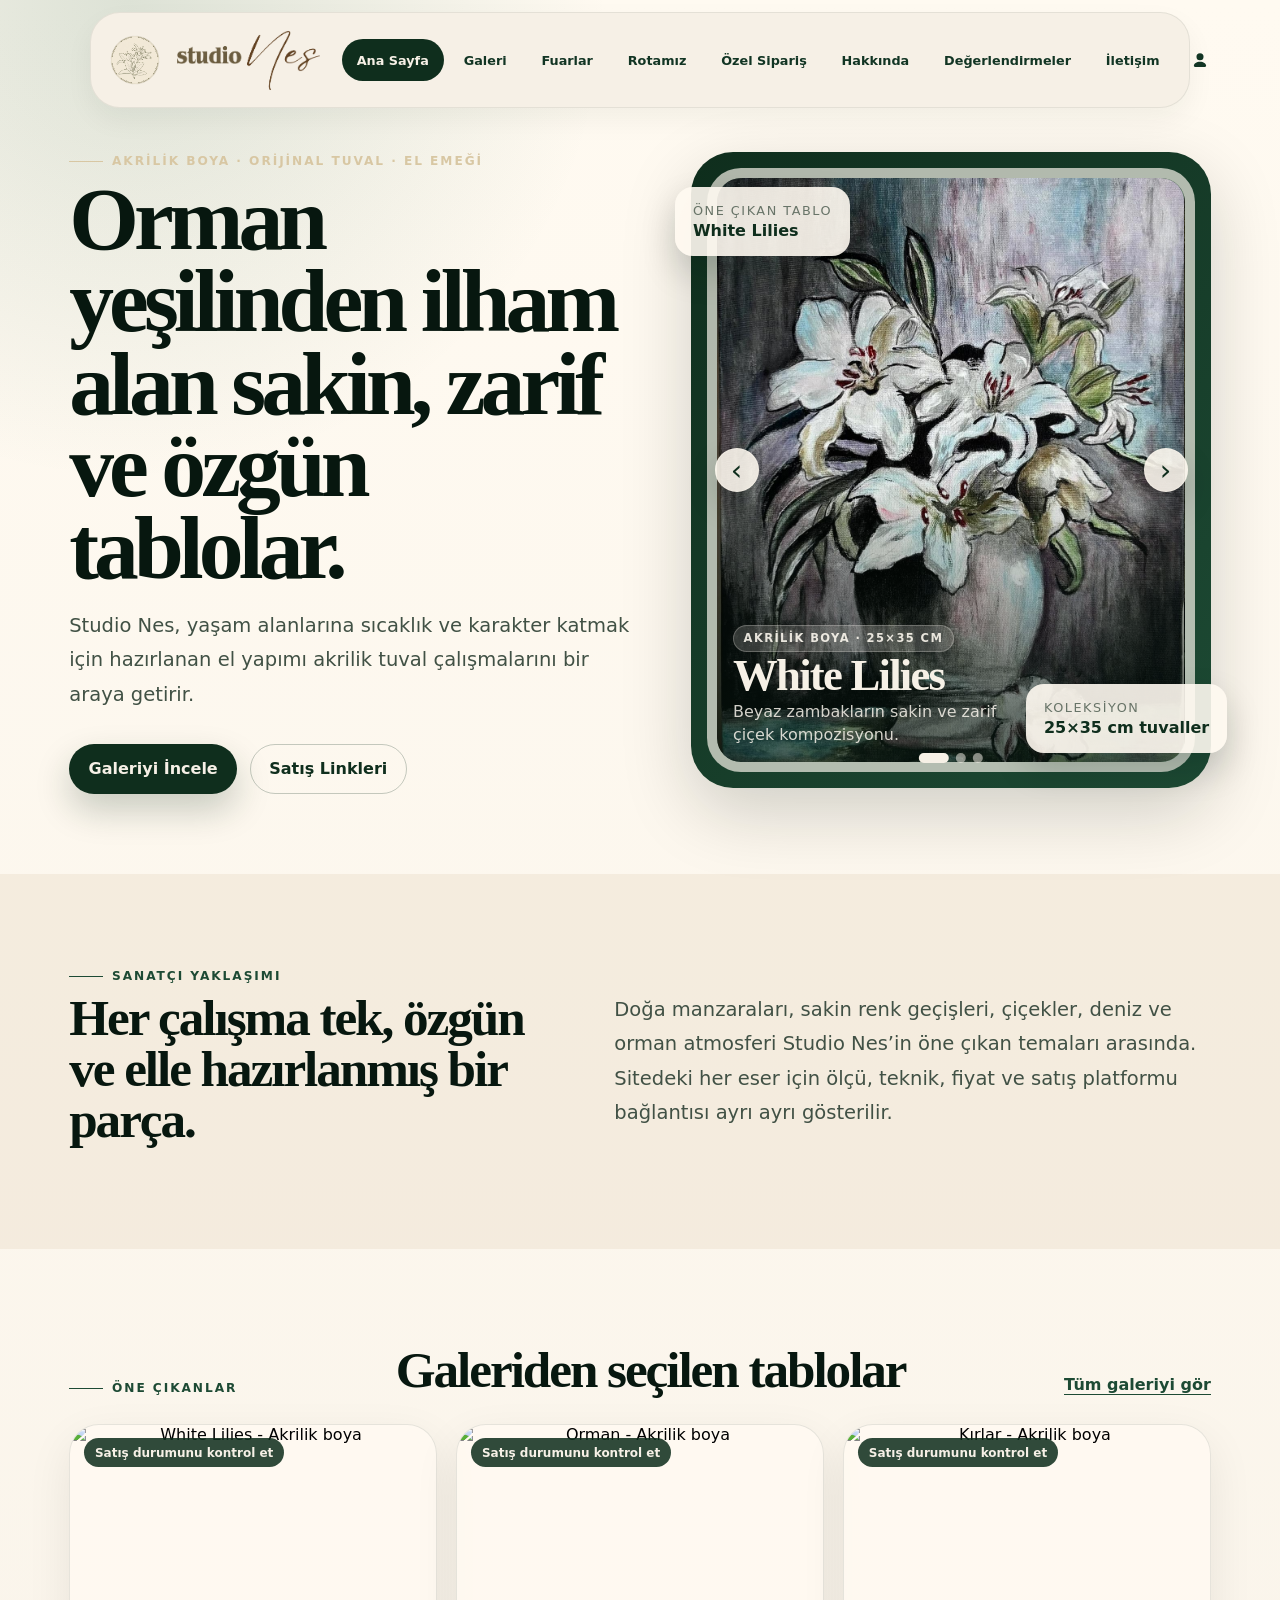
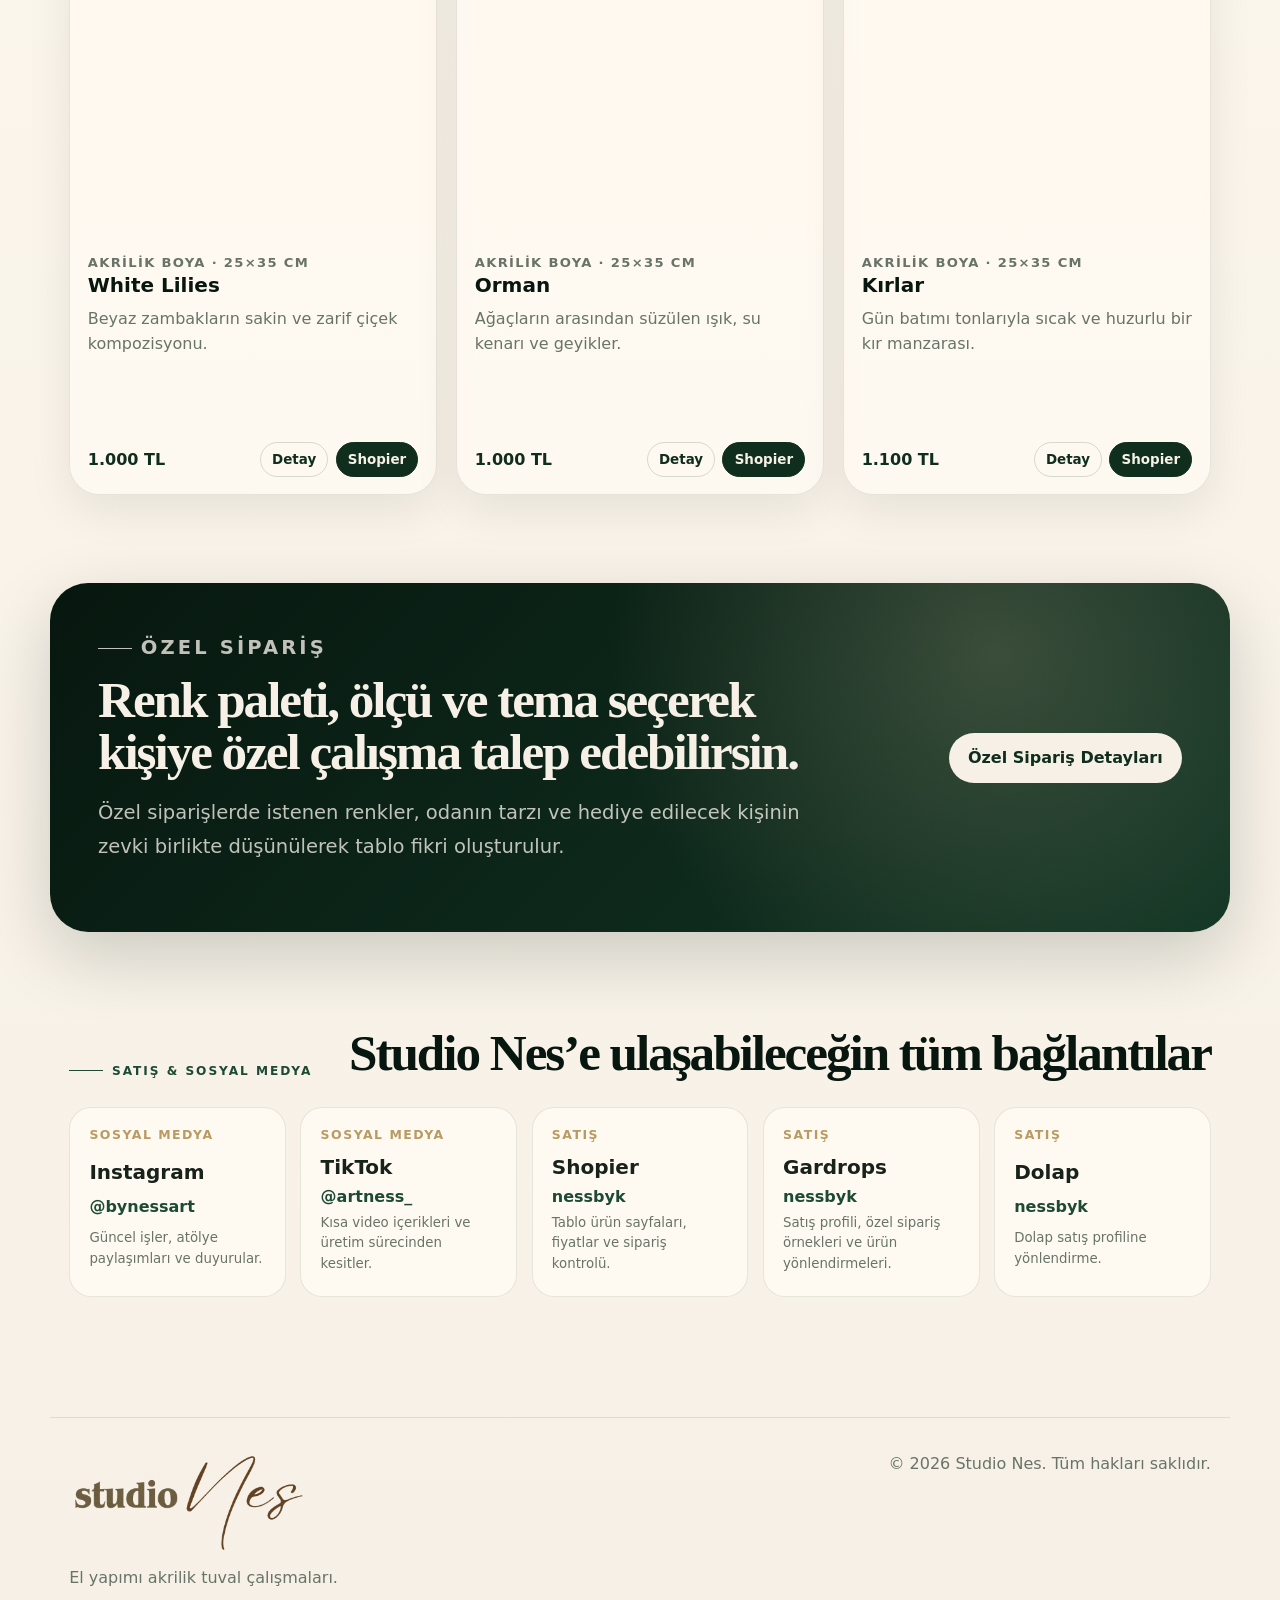
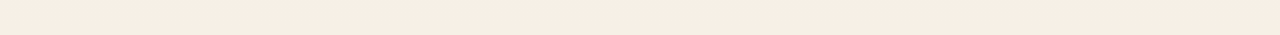
==== index.html @ 859bb23b "Add files via upload" ====
<!doctype html>
<html lang="tr">
<head>
  <meta charset="utf-8" />
  <meta name="viewport" content="width=device-width, initial-scale=1" />
  <title>Studio Nes | El Yapımı Akrilik Tablolar</title>
  <meta name="description" content="Studio Nes el yapımı akrilik tuval çalışmaları, galeri, özel sipariş ve satış bağlantıları." />
  <link rel="stylesheet" href="assets/css/styles.css?v=reviews-20260804" />
  <link rel="icon" type="image/png" href="assets/img/favicon.png" />
</head>
<body class="home-page content-pending">
  <header class="site-header" data-header>
    <a class="brand" href="index.html" aria-label="Studio Nes ana sayfa"><span class="brand-mark brand-home-mark"><img src="assets/img/home-round-logo.png" alt="Studio Nes logosu"></span><span class="brand-copy"><img class="brand-wordmark" src="assets/img/studio-nes-wordmark.png" alt="Studio Nes"></span></a>
    <button class="nav-toggle" type="button" aria-label="Menüyü aç/kapat" data-nav-toggle>
      <span></span><span></span><span></span>
    </button>
    <nav class="main-nav" data-nav>
      <a href="index.html" class="active" data-content="nav.home">Ana Sayfa</a><a href="galeri.html" data-content="nav.gallery">Galeri</a><a href="fuarlar.html" data-content="nav.fairs">Fuarlar</a><a href="yolculuk.html" data-content="nav.route">Rotamız</a><a href="ozel-siparis.html" data-content="nav.custom">Özel Sipariş</a><a href="hakkinda.html" data-content="nav.about">Hakkında</a><a href="degerlendirmeler.html" data-content="nav.reviews">Değerlendirmeler</a><a href="iletisim.html" data-content="nav.contact">İletişim</a><a href="admin.html" class="login-nav" aria-label="Kullanıcı girişi" title="Kullanıcı girişi"><span class="login-icon" aria-hidden="true"><svg viewBox="0 0 24 24" focusable="false"><path d="M12 12.25a4.25 4.25 0 1 0 0-8.5 4.25 4.25 0 0 0 0 8.5Zm0 1.8c-4.15 0-7.35 2.14-7.35 4.9 0 .75.6 1.3 1.35 1.3h12c.75 0 1.35-.55 1.35-1.3 0-2.76-3.2-4.9-7.35-4.9Z"></path></svg></span></a>
    </nav>
  </header>

  <main>
    <section class="hero">
      <div class="hero-copy reveal">
        <p class="eyebrow" data-content="home.heroEyebrow">Akrilik boya · Orijinal tuval · El emeği</p>
        <h1 data-content="home.heroTitle">Orman yeşilinden ilham alan sakin, zarif ve özgün tablolar.</h1>
        <p class="lead" data-content="home.heroLead">Studio Nes, yaşam alanlarına sıcaklık ve karakter katmak için hazırlanan el yapımı akrilik tuval çalışmalarını bir araya getirir.</p>
        <div class="hero-actions">
          <a class="btn primary" href="galeri.html" data-content="home.heroPrimaryButton">Galeriyi İncele</a>
          <a class="btn ghost" href="iletisim.html" data-content="home.heroSecondaryButton">Satış Linkleri</a>
        </div>
      </div>
      <div class="hero-art reveal delay-1" aria-label="Öne çıkan tablolar" data-hero-slider>
        <div class="hero-slider-viewport">
          <div class="hero-slider-track" data-hero-slider-track></div>
        </div>
        <button class="hero-slider-arrow hero-slider-prev" type="button" aria-label="Önceki tablo" data-hero-slider-prev>‹</button>
        <button class="hero-slider-arrow hero-slider-next" type="button" aria-label="Sonraki tablo" data-hero-slider-next>›</button>
        <div class="hero-slider-dots" aria-label="Tablo seçimi" data-hero-slider-dots></div>
        <div class="floating-card top-card" data-hero-slider-title>
          <span>öne çıkan tablo</span>
          <strong>White Lilies</strong>
        </div>
        <div class="floating-card bottom-card" data-hero-slider-meta>
          <span>koleksiyon</span>
          <strong>25×35 cm tuvaller</strong>
        </div>
      </div>
    </section>

    

    <section class="section split cream">
      <div class="section-copy reveal">
        <p class="eyebrow dark" data-content="home.approachEyebrow">Sanatçı yaklaşımı</p>
        <h2 data-content="home.approachTitle">Her çalışma tek, özgün ve elle hazırlanmış bir parça.</h2>
      </div>
      <div class="section-text reveal delay-1">
        <p data-content="home.approachText">Doğa manzaraları, sakin renk geçişleri, çiçekler, deniz ve orman atmosferi Studio Nes’in öne çıkan temaları arasında. Sitedeki her eser için ölçü, teknik, fiyat ve satış platformu bağlantısı ayrı ayrı gösterilir.</p>
      </div>
    </section>

    <section class="section">
      <div class="section-head reveal">
        <p class="eyebrow dark" data-content="home.featuredEyebrow">Öne çıkanlar</p>
        <h2 data-content="home.featuredTitle">Galeriden seçilen tablolar</h2>
        <a class="text-link" href="galeri.html" data-content="home.featuredLink">Tüm galeriyi gör</a>
      </div>
      <div class="art-grid" data-featured-grid></div>
    </section>

    <section class="section forest-panel reveal">
      <div>
        <p class="eyebrow" data-content="home.customPanelEyebrow">Özel sipariş</p>
        <h2 data-content="home.customPanelTitle">Renk paleti, ölçü ve tema seçerek kişiye özel çalışma talep edebilirsin.</h2>
        <p data-content="home.customPanelText">Özel siparişlerde istenen renkler, odanın tarzı ve hediye edilecek kişinin zevki birlikte düşünülerek tablo fikri oluşturulur.</p>
      </div>
      <a class="btn light" href="ozel-siparis.html" data-content="home.customPanelButton">Özel Sipariş Detayları</a>
    </section>

    <section class="section link-showcase">
      <div class="section-head reveal">
        <p class="eyebrow dark" data-content="home.linksEyebrow">Satış & sosyal medya</p>
        <h2 data-content="home.linksTitle">Studio Nes’e ulaşabileceğin tüm bağlantılar</h2>
      </div>
      <div class="link-grid" data-link-grid></div>
    </section>
  </main>

  <dialog class="art-dialog" data-art-dialog>
    <button class="dialog-close" type="button" data-close-dialog aria-label="Detayı kapat">×</button>
    <div class="dialog-body" data-dialog-body></div>
  </dialog>

  <footer class="site-footer"><div class="footer-brand"><img class="footer-wordmark" src="assets/img/studio-nes-wordmark.png" alt="Studio Nes"><p data-content="footer.tagline">El yapımı akrilik tuval çalışmaları.</p></div><p>© <span data-year></span> <span data-content="footer.copyrightSuffix">Studio Nes. Tüm hakları saklıdır.</span></p></footer>

  <script src="assets/js/data.js?v=catdedupe-20260704"></script>
  <script src="assets/js/slot-defaults.js?v=catdedupe-20260704"></script>
  <script src="https://www.gstatic.com/firebasejs/10.12.5/firebase-app-compat.js"></script>
  <script src="https://www.gstatic.com/firebasejs/10.12.5/firebase-firestore-compat.js"></script>
  <script src="assets/js/firebase-config.js?v=catdedupe-20260704"></script>
  <script src="assets/js/main.js?v=catdedupe-20260704"></script>
</body>
</html>
---- assets/css/styles.css ----
:root {
  --forest-950: #07170f;
  --forest-900: #0f2e1d;
  --forest-800: #123524;
  --forest-700: #1d4a34;
  --forest-600: #2b6549;
  --cream: #f6f0e6;
  --cream-2: #ede3d2;
  --sand: #d8c7a3;
  --gold: #b89a62;
  --ink: #17221b;
  --muted: #687468;
  --white: #fffaf1;
  --shadow: 0 24px 70px rgba(7, 23, 15, .18);
  --radius-xl: 30px;
  --radius-lg: 22px;
  --radius-md: 16px;
  --max: 1180px;
}

* { box-sizing: border-box; }
html { scroll-behavior: smooth; }
body {
  margin: 0;
  font-family: Inter, ui-sans-serif, system-ui, -apple-system, BlinkMacSystemFont, "Segoe UI", sans-serif;
  color: var(--ink);
  background:
    radial-gradient(circle at 10% 0%, rgba(43, 101, 73, .16), transparent 30rem),
    linear-gradient(180deg, #fffaf1 0%, var(--cream) 100%);
}
img { max-width: 100%; display: block; }
a { color: inherit; text-decoration: none; }
button { font: inherit; }


/* Admin panelden gelen içerik yüklenmeden eski sabit yazı/görsel görünmesin.
   Yazılı yükleme ekranı yok: içerik hazır olana kadar sayfa sadece temiz arka planda bekler. */
body.content-pending {
  overflow: hidden;
}

body.content-pending .site-header,
body.content-pending main,
body.content-pending .site-footer,
body.content-pending dialog {
  visibility: hidden;
  opacity: 0;
}

body.content-pending::before {
  content: "";
  position: fixed;
  inset: 0;
  z-index: 9998;
  background:
    radial-gradient(circle at 35% 18%, rgba(43, 101, 73, .18), transparent 24rem),
    linear-gradient(180deg, #fffaf1 0%, var(--cream) 100%);
}

/* İçerik hazır olduğunda ekstra fade/animasyon yok.
   Böylece cache -> Firebase güncellemesi sırasında çift gidip gelme hissi oluşmaz. */
body.content-settled .site-header,
body.content-settled main,
body.content-settled .site-footer {
  opacity: 1;
}

.site-header {
  position: sticky;
  top: 12px;
  z-index: 50;
  display: flex;
  align-items: center;
  justify-content: space-between;
  gap: 1.1rem;
  max-width: 1100px;
  min-height: 84px;
  margin: 12px auto 0;
  padding: .85rem 1.15rem;
  backdrop-filter: none;
  background: var(--cream);
  border: 1px solid rgba(15, 46, 29, .08);
  border-radius: 30px;
  box-shadow: 0 12px 28px rgba(15, 46, 29, .05);
}


.site-header::before {
  display: none;
}

.brand { display: inline-flex; align-items: center; gap: .72rem; min-width: 0; flex: 0 0 auto; }
.brand-mark {
  display: grid;
  place-items: center;
  width: 52px;
  height: 52px;
  flex: 0 0 52px;
  border-radius: 50%;
  overflow: hidden;
  background: transparent;
  border: none;
  box-shadow: none;
}

.brand-mark img {
  width: 100%;
  height: 100%;
  object-fit: cover;
  transform: scale(1);
}
.brand-home-mark img {
  object-fit: contain;
  transform: scale(1);
}

.brand-copy {
  display: flex;
  align-items: center;
  min-width: 0;
}

.brand-wordmark {
  width: clamp(128px, 11.8vw, 166px);
  height: auto;
  display: block;
}

.brand-wordmark-only {
  gap: 0;
}
.brand-wordmark-only .brand-wordmark {
  width: clamp(132px, 11.5vw, 168px);
}

.brand strong { display: block; font-size: 1rem; letter-spacing: .05em; text-transform: uppercase; }
.brand small { display: none; }
.main-nav { display: flex; align-items: center; gap: .28rem; margin-left: auto; }
.main-nav a {
  display: inline-flex;
  align-items: center;
  justify-content: center;
  min-height: 42px;
  padding: .72rem .95rem;
  border-radius: 999px;
  font-size: .80rem;
  font-weight: 600;
  white-space: nowrap;
  color: var(--forest-800);
  transition: .2s ease;
}

.main-nav a:hover, .main-nav a.active { background: var(--forest-900); color: var(--cream); }
.main-nav a.login-nav {
  width: 42px;
  height: 42px;
  padding: 0;
  display: inline-grid;
  place-items: center;
}
.login-icon,
.login-icon svg {
  width: 20px;
  height: 20px;
  display: block;
}
.login-icon svg { fill: currentColor; }
.nav-toggle { display: none; border: 0; background: transparent; padding: .5rem; }
.nav-toggle span { display: block; width: 25px; height: 2px; margin: 5px 0; background: var(--forest-900); transition: .2s; }

.hero {
  max-width: var(--max);
  margin: 1rem auto 0;
  padding: 1.4rem 1.2rem 5rem;
  display: grid;
  grid-template-columns: minmax(0, 1.05fr) minmax(300px, .95fr);
  align-items: center;
  gap: 3rem;
}
.hero-copy h1, .page-hero h1, .about-copy h1 {
  font-family: Georgia, "Times New Roman", serif;
  font-size: clamp(2.7rem, 7vw, 6.2rem);
  line-height: .92;
  letter-spacing: -.055em;
  margin: .6rem 0 1.2rem;
  color: var(--forest-950);
}
.lead, .page-hero p, .section-text p, .about-copy p, .forest-panel p {
  font-size: clamp(1.05rem, 2vw, 1.22rem);
  line-height: 1.75;
  color: #415145;
}
.eyebrow {
  display: inline-flex;
  align-items: center;
  gap: .55rem;
  margin: 0;
  color: var(--sand);
  text-transform: uppercase;
  letter-spacing: .16em;
  font-size: .76rem;
  font-weight: 800;
}
.eyebrow.dark { color: var(--forest-700); }
.eyebrow::before {
  content: "";
  width: 34px;
  height: 1px;
  background: currentColor;
}
.hero-actions { display: flex; flex-wrap: wrap; gap: .8rem; margin-top: 2rem; }
.btn {
  display: inline-flex;
  align-items: center;
  justify-content: center;
  min-height: 48px;
  padding: .9rem 1.15rem;
  border-radius: 999px;
  font-weight: 800;
  border: 1px solid transparent;
  transition: .2s ease;
}
.btn.primary { background: var(--forest-900); color: var(--cream); box-shadow: 0 16px 35px rgba(15, 46, 29, .22); }
.btn.primary:hover { transform: translateY(-2px); background: var(--forest-800); }
.btn.ghost { border-color: rgba(15, 46, 29, .24); color: var(--forest-900); }
.btn.ghost:hover { background: rgba(15, 46, 29, .07); }
.btn.light { background: var(--cream); color: var(--forest-900); }

.hero-art {
  position: relative;
  padding: 1rem;
  border-radius: 42px;
  background: linear-gradient(135deg, var(--forest-900), var(--forest-700));
  box-shadow: var(--shadow);
}
.hero-main-img {
  width: 100%;
  aspect-ratio: 4 / 5;
  object-fit: cover;
  border-radius: 34px;
  border: 10px solid rgba(255, 250, 241, .55);
}

.hero-slider-viewport {
  position: relative;
  overflow: hidden;
  border-radius: 34px;
  border: 10px solid rgba(255, 250, 241, .55);
  background: rgba(255, 250, 241, .28);
}
.hero-slider-track {
  display: flex;
  transition: transform .48s cubic-bezier(.22, .9, .22, 1);
  will-change: transform;
}
.hero-slide {
  position: relative;
  min-width: 100%;
}
.hero-slide img {
  width: 100%;
  aspect-ratio: 4 / 5;
  object-fit: cover;
  border-radius: 23px;
}
.hero-slide::after {
  content: "";
  position: absolute;
  inset: 0;
  border-radius: 23px;
  background: linear-gradient(180deg, transparent 48%, rgba(7, 23, 15, .66));
  pointer-events: none;
}
.hero-slide-copy {
  position: absolute;
  left: 1rem;
  right: 1rem;
  bottom: 1rem;
  z-index: 1;
  display: flex;
  align-items: flex-end;
  justify-content: space-between;
  gap: .9rem;
  color: var(--cream);
}
.hero-slide-copy h3 {
  margin: .15rem 0 .2rem;
  font-family: Georgia, "Times New Roman", serif;
  font-size: clamp(1.65rem, 4vw, 2.8rem);
  line-height: .95;
  letter-spacing: -.04em;
}
.hero-slide-copy p {
  margin: 0;
  max-width: 300px;
  color: rgba(255, 250, 241, .82);
  line-height: 1.45;
}
.hero-slide-tag {
  display: inline-flex;
  padding: .35rem .6rem;
  border-radius: 999px;
  background: rgba(255, 250, 241, .18);
  border: 1px solid rgba(255, 250, 241, .24);
  color: rgba(255, 250, 241, .88);
  font-size: .72rem;
  font-weight: 900;
  letter-spacing: .12em;
  text-transform: uppercase;
}
.hero-slide-link {
  flex: 0 0 auto;
  padding: .72rem .9rem;
  border-radius: 999px;
  background: rgba(255, 250, 241, .92);
  color: var(--forest-900);
  font-size: .82rem;
  font-weight: 900;
  box-shadow: 0 12px 26px rgba(7, 23, 15, .18);
}
.hero-slider-arrow {
  position: absolute;
  top: 50%;
  z-index: 3;
  display: grid;
  place-items: center;
  width: 44px;
  height: 44px;
  border: 1px solid rgba(255, 250, 241, .34);
  border-radius: 50%;
  background: rgba(255, 250, 241, .88);
  color: var(--forest-900);
  box-shadow: 0 14px 30px rgba(7, 23, 15, .18);
  cursor: pointer;
  transform: translateY(-50%);
  transition: .2s ease;
  font-size: 1.8rem;
  line-height: 1;
}
.hero-slider-arrow:hover { background: var(--cream); transform: translateY(-50%) scale(1.05); }
.hero-slider-prev { left: 1.45rem; }
.hero-slider-next { right: 1.45rem; }
.hero-slider-dots {
  position: absolute;
  left: 50%;
  bottom: 1.55rem;
  z-index: 3;
  display: flex;
  gap: .45rem;
  transform: translateX(-50%);
}
.hero-slider-dot {
  width: 10px;
  height: 10px;
  padding: 0;
  border: 0;
  border-radius: 999px;
  background: rgba(255, 250, 241, .5);
  cursor: pointer;
  transition: .2s ease;
}
.hero-slider-dot.active {
  width: 30px;
  background: var(--cream);
}
.floating-card {
  position: absolute;
  width: max-content;
  max-width: 230px;
  padding: 1rem 1.1rem;
  border-radius: 18px;
  background: rgba(255, 250, 241, .9);
  box-shadow: 0 16px 34px rgba(7, 23, 15, .18);
}
.floating-card span { display: block; color: var(--muted); font-size: .8rem; text-transform: uppercase; letter-spacing: .12em; }
.floating-card strong { display: block; color: var(--forest-900); margin-top: .2rem; }
.top-card { top: 2.2rem; left: -1rem; }
.bottom-card { bottom: 2.2rem; right: -1rem; }

.section {
  max-width: var(--max);
  margin: 0 auto;
  padding: 5.5rem 1.2rem;
}
.no-pad-top { padding-top: 1rem; }
.cream {
  max-width: none;
  padding-left: max(1.2rem, calc((100vw - var(--max)) / 2 + 1.2rem));
  padding-right: max(1.2rem, calc((100vw - var(--max)) / 2 + 1.2rem));
  background: rgba(237, 227, 210, .52);
}
.split { display: grid; grid-template-columns: 1fr 1.2fr; gap: 3rem; align-items: center; }
.section h2, .forest-panel h2, .process-card h2, .timeline-card h2, .values-grid h2 {
  font-family: Georgia, "Times New Roman", serif;
  font-size: clamp(2rem, 4vw, 3.7rem);
  line-height: 1;
  letter-spacing: -.04em;
  margin: .55rem 0 1rem;
  color: var(--forest-950);
}
.section-head { display: flex; align-items: end; justify-content: space-between; gap: 1rem; margin-bottom: 1.8rem; }
.section-head h2 { margin: .4rem 0 0; }
.text-link { font-weight: 800; color: var(--forest-700); border-bottom: 1px solid currentColor; }

.art-grid {
  display: grid;
  grid-template-columns: repeat(3, minmax(0, 1fr));
  gap: 1.2rem;
}
.art-grid.full { grid-template-columns: repeat(4, minmax(0, 1fr)); }
.art-card {
  overflow: hidden;
  border-radius: var(--radius-xl);
  background: rgba(255, 250, 241, .86);
  border: 1px solid rgba(15, 46, 29, .1);
  box-shadow: 0 16px 45px rgba(7, 23, 15, .08);
  transition: transform .2s ease, box-shadow .2s ease;
}
.art-card:hover { transform: translateY(-4px); box-shadow: var(--shadow); }
.art-image-button { position: relative; display: block; width: 100%; padding: 0; border: 0; background: transparent; cursor: pointer; }
.art-image-button img { width: 100%; aspect-ratio: 1 / 1.12; object-fit: cover; }
.art-status {
  position: absolute;
  top: .85rem;
  left: .85rem;
  padding: .45rem .7rem;
  border-radius: 999px;
  background: rgba(15, 46, 29, .86);
  color: var(--cream);
  font-size: .75rem;
  font-weight: 800;
}
.art-content { padding: 1.1rem; display: grid; gap: 1.1rem; min-height: 260px; }
.art-meta { color: var(--forest-600); font-size: .82rem; font-weight: 800; text-transform: uppercase; letter-spacing: .1em; margin: 0 0 .3rem; }
.art-content h3 { margin: 0 0 .55rem; font-size: 1.25rem; color: var(--forest-950); }
.art-content p { margin: 0; color: var(--muted); line-height: 1.6; }
.art-bottom { display: flex; align-items: center; justify-content: space-between; gap: .8rem; align-self: end; }
.art-bottom strong { color: var(--forest-900); white-space: nowrap; }
.mini-actions { display: flex; gap: .45rem; }
.mini-btn {
  border: 1px solid rgba(15, 46, 29, .16);
  background: transparent;
  color: var(--forest-900);
  border-radius: 999px;
  padding: .55rem .7rem;
  font-size: .84rem;
  font-weight: 800;
  cursor: pointer;
}
.mini-btn.filled { background: var(--forest-900); color: var(--cream); border-color: var(--forest-900); }

/* Özel sipariş kartlarında fiyatı butonların üstüne alır; uzun fiyat ve Gardrops yazıları kesilmez. */
.art-card.is-custom .art-bottom {
  flex-direction: column;
  align-items: flex-start;
  justify-content: flex-end;
  gap: .75rem;
}
.art-card.is-custom .art-bottom strong {
  white-space: normal;
  line-height: 1.25;
}
.art-card.is-custom .mini-actions {
  width: 100%;
  flex-wrap: wrap;
}
.art-card.is-custom .mini-btn {
  white-space: nowrap;
}
.art-card.is-custom .mini-btn.filled {
  flex: 1 1 150px;
  text-align: center;
}

.forest-panel {
  display: flex;
  align-items: center;
  justify-content: space-between;
  gap: 2rem;
  border-radius: 38px;
  padding: 3rem;
  background:
    radial-gradient(circle at 80% 20%, rgba(216, 199, 163, .22), transparent 24rem),
    linear-gradient(135deg, var(--forest-950), var(--forest-800));
  color: var(--cream);
  box-shadow: var(--shadow);
}
.forest-panel h2 { color: var(--cream); max-width: 760px; }
.forest-panel p { color: rgba(255, 250, 241, .75); max-width: 720px; }

.link-grid {
  --link-cols: 5;
  display: grid;
  grid-template-columns: repeat(var(--link-cols), minmax(0, 1fr));
  gap: .9rem;
}
.link-grid.large { --link-cols: 3; }
.link-grid[data-link-count="1"],
.link-grid.large[data-link-count="1"] { --link-cols: 1; }
.link-grid[data-link-count="2"],
.link-grid.large[data-link-count="2"] { --link-cols: 2; }
.link-grid[data-link-count="3"],
.link-grid.large[data-link-count="3"] { --link-cols: 3; }
.link-grid[data-link-count="4"],
.link-grid.large[data-link-count="4"] { --link-cols: 4; }
.link-grid[data-link-count="5"],
.link-grid.large[data-link-count="5"] { --link-cols: 5; }
.link-card {
  display: grid;
  gap: .35rem;
  min-height: 190px;
  padding: 1.2rem;
  border-radius: var(--radius-lg);
  background: var(--white);
  border: 1px solid rgba(15, 46, 29, .1);
  transition: .2s ease;
}
.link-card:hover { transform: translateY(-4px); background: var(--forest-900); color: var(--cream); }
.link-card span { color: var(--gold); font-size: .78rem; font-weight: 900; text-transform: uppercase; letter-spacing: .12em; }
.link-card h3 { margin: .4rem 0 0; font-size: 1.25rem; }
.link-card p { margin: 0; font-weight: 800; color: var(--forest-700); }
.link-card small { color: var(--muted); line-height: 1.55; }
.link-card:hover p, .link-card:hover small { color: rgba(255,250,241,.75); }

.page-hero {
  max-width: 900px;
  margin: 0 auto;
  padding: 5rem 1.2rem 3rem;
  text-align: center;
}
.page-hero .eyebrow { justify-content: center; color: var(--forest-700); }
.page-hero .eyebrow::before { display: none; }
.filter-bar { display: flex; justify-content: center; flex-wrap: wrap; gap: .7rem; margin-bottom: 1.5rem; }
.filter {
  border: 1px solid rgba(15, 46, 29, .16);
  border-radius: 999px;
  background: rgba(255, 250, 241, .6);
  color: var(--forest-900);
  padding: .75rem 1rem;
  font-weight: 800;
  cursor: pointer;
}
.filter.active, .filter:hover { background: var(--forest-900); color: var(--cream); }
.gallery-note { text-align: center; color: var(--muted); margin-top: 1.5rem; }

.art-dialog {
  width: min(980px, calc(100vw - 2rem));
  border: 0;
  border-radius: 34px;
  padding: 0;
  background: var(--white);
  color: var(--ink);
  box-shadow: var(--shadow);
}
.art-dialog::backdrop { background: rgba(7, 23, 15, .72); backdrop-filter: blur(4px); }
.dialog-close {
  position: absolute;
  top: 1rem;
  right: 1rem;
  z-index: 2;
  width: 42px;
  height: 42px;
  border-radius: 50%;
  border: 0;
  background: var(--forest-900);
  color: var(--cream);
  font-size: 1.6rem;
  cursor: pointer;
}
.dialog-body { display: grid; grid-template-columns: .95fr 1fr; }
.dialog-body img { width: 100%; height: 100%; max-height: 680px; object-fit: cover; }
.dialog-copy { padding: 3rem; display: grid; align-content: center; }
.dialog-copy h2 { font-family: Georgia, serif; font-size: clamp(2.3rem, 5vw, 4.6rem); line-height: .95; margin: .6rem 0 1rem; }
.dialog-copy p { color: var(--muted); line-height: 1.75; }
dl { display: grid; gap: .55rem; margin: 1rem 0 1.5rem; }
dl div { display: flex; justify-content: space-between; gap: 1rem; border-bottom: 1px solid rgba(15, 46, 29, .08); padding-bottom: .55rem; }
dt { color: var(--muted); } dd { margin: 0; font-weight: 800; color: var(--forest-900); }

.timeline-section { display: grid; grid-template-columns: 1.1fr .9fr; gap: 1.2rem; }
.timeline-section.single-card { grid-template-columns: minmax(0, 720px); justify-content: center; }
.timeline-card, .process-card, .values-grid article, details {
  border-radius: var(--radius-xl);
  background: var(--white);
  border: 1px solid rgba(15, 46, 29, .1);
  box-shadow: 0 18px 45px rgba(7, 23, 15, .07);
  padding: 1.6rem;
}
.timeline-card.forest { background: var(--forest-900); color: var(--cream); }
.timeline-card.forest h2 { color: var(--cream); }
.timeline-card p, .process-card p, .values-grid p, details p { color: var(--muted); line-height: 1.7; }
.timeline-card.forest p { color: rgba(255,250,241,.75); }
.date-pill { display: inline-flex; border-radius: 999px; background: var(--cream-2); color: var(--forest-900); padding: .45rem .7rem; font-weight: 900; font-size: .78rem; }
.light-pill { background: rgba(255,250,241,.16); color: var(--cream); }
.clean-list { margin: 1rem 0 0; padding-left: 1.2rem; line-height: 1.8; color: var(--forest-700); }

.process-grid, .values-grid { display: grid; grid-template-columns: repeat(4, minmax(0, 1fr)); gap: 1rem; }
.process-card span { display: inline-flex; color: var(--gold); font-weight: 900; letter-spacing: .12em; }
.process-card h2, .values-grid h2, .timeline-card h2 { font-size: clamp(1.5rem, 3vw, 2.3rem); letter-spacing: -.035em; }
.values-grid { grid-template-columns: repeat(3, minmax(0, 1fr)); }

.about-hero {
  max-width: var(--max);
  margin: 0 auto;
  padding: 5rem 1.2rem;
  display: grid;
  grid-template-columns: .9fr 1.1fr;
  gap: 3rem;
  align-items: center;
}
.about-image { padding: .8rem; border-radius: 38px; background: var(--forest-900); box-shadow: var(--shadow); transform: rotate(-1.5deg); }
.about-image img { border-radius: 30px; aspect-ratio: 4 / 5; object-fit: cover; }

.faq-grid { display: grid; gap: .85rem; }
summary { cursor: pointer; font-weight: 900; color: var(--forest-900); }

.site-footer {
  display: flex;
  justify-content: space-between;
  gap: 1rem;
  max-width: var(--max);
  margin: 2rem auto 0;
  padding: 2rem 1.2rem 3rem;
  color: var(--muted);
  border-top: 1px solid rgba(15, 46, 29, .1);
}
.site-footer strong { color: var(--forest-900); }
.site-footer p { margin: .25rem 0 0; }
.footer-brand {
  display: grid;
  gap: .5rem;
}
.footer-wordmark {
  width: min(240px, 70vw);
  height: auto;
}
.brand-showcase {
  padding-top: 0;
}
.brand-showcase-card {
  max-width: 760px;
  margin: 0 auto;
  padding: 1.3rem 1.4rem;
  border-radius: 30px;
  border: 1px solid rgba(15, 46, 29, .1);
  background: rgba(255, 250, 241, .82);
  box-shadow: 0 18px 42px rgba(7, 23, 15, .08);
  display: grid;
  justify-items: center;
  gap: .8rem;
  text-align: center;
}
.brand-showcase-wordmark {
  width: min(440px, 100%);
  height: auto;
}
.brand-showcase-card p {
  margin: 0;
  color: var(--muted);
  font-weight: 800;
  text-transform: uppercase;
  letter-spacing: .08em;
  font-size: .8rem;
}

.reveal { opacity: 0; transform: translateY(18px); transition: opacity .65s ease, transform .65s ease; }
.reveal.visible { opacity: 1; transform: translateY(0); }
.delay-1 { transition-delay: .1s; }
.delay-2 { transition-delay: .18s; }
.delay-3 { transition-delay: .26s; }

@media (max-width: 980px) {
  .hero, .split, .about-hero, .timeline-section { grid-template-columns: 1fr; }
  .hero { margin-top: .4rem; padding-top: 1rem; }
  .art-grid, .art-grid.full, .link-grid, .link-grid.large { grid-template-columns: repeat(2, minmax(0, 1fr)); }
  .link-grid[data-link-count], .link-grid.large[data-link-count] { --link-cols: 2; }
  .process-grid, .values-grid { grid-template-columns: repeat(2, minmax(0, 1fr)); }
  .forest-panel { flex-direction: column; align-items: flex-start; }
}

@media (max-width: 760px) {
  .site-header { top: 10px; min-height: 76px; margin: 10px 12px 0; padding: .78rem .9rem; border-radius: 24px; }
  .nav-toggle { display: block; }
  .main-nav {
    position: absolute;
    top: calc(100% + .45rem);
    left: .4rem;
    right: .4rem;
    display: grid;
    gap: .25rem;
    padding: .7rem;
    border-radius: 24px;
    background: rgba(255, 250, 241, .98);
    border: 1px solid rgba(15, 46, 29, .1);
    box-shadow: var(--shadow);
    opacity: 0;
    pointer-events: none;
    transform: translateY(-8px);
    transition: .2s ease;
  }
  .main-nav.open { opacity: 1; pointer-events: auto; transform: translateY(0); }
  .main-nav a { border-radius: 16px; }
  .brand small { display: none; }
  .brand-wordmark { width: clamp(118px, 31vw, 148px); }
  .brand-wordmark-only .brand-wordmark { width: clamp(118px, 31vw, 148px); }
  .brand-mark { width: 46px; height: 46px; flex-basis: 46px; }
  .hero { margin-top: .15rem; padding-top: .8rem; padding-bottom: 3rem; }
  .hero-copy h1, .page-hero h1, .about-copy h1 { font-size: clamp(2.5rem, 14vw, 4.2rem); }
  .section { padding: 2.5rem 1rem; }
  .page-hero { padding: 2.8rem 1rem 1.1rem; }
  .section.no-pad-top { padding-top: .35rem; }
  .art-grid, .art-grid.full, .link-grid, .link-grid.large, .process-grid, .values-grid { grid-template-columns: 1fr; }
  .link-grid[data-link-count], .link-grid.large[data-link-count] { --link-cols: 1; }
  .section-head { align-items: flex-start; flex-direction: column; margin-bottom: 1.25rem; }
  .split { gap: 1.35rem; }
  .forest-panel { border-radius: 28px; padding: 1.4rem; }
  .dialog-body { grid-template-columns: 1fr; }
  .dialog-body img { max-height: 48vh; }
  .dialog-copy { padding: 1.4rem; }
  .hero-art { padding: .65rem; border-radius: 30px; }
  .hero-slider-viewport { border-width: 7px; border-radius: 25px; }
  .hero-slide img, .hero-slide::after { border-radius: 18px; }
  .hero-slide-copy {
    left: .75rem;
    right: .75rem;
    bottom: .75rem;
    display: grid;
    align-items: start;
  }
  .hero-slide-copy p { display: none; }
  .hero-slide-link { width: max-content; padding: .62rem .78rem; }
  .hero-slider-arrow { width: 38px; height: 38px; font-size: 1.55rem; }
  .hero-slider-prev { left: .95rem; }
  .hero-slider-next { right: .95rem; }
  .hero-slider-dots { bottom: 1.1rem; }
  .top-card { left: .7rem; }
  .bottom-card { right: .7rem; }
  .site-footer { flex-direction: column; }

  /* Ana sayfa mobil düzeltmesi: yapışkan header ve hero üst üste binmesin */
  body.home-page .site-header {
    position: relative;
    top: auto;
  }

  body.home-page .hero {
    margin-top: .35rem;
    padding-top: 1.15rem;
    gap: 2.1rem;
  }

  body.home-page .hero-actions {
    margin-top: 1.35rem;
  }

  body.home-page .hero-slide-copy {
    display: none;
  }

  body.home-page .hero-slide::after {
    display: none;
  }

  body.home-page .floating-card {
    max-width: 185px;
    padding: .78rem .9rem;
    border-radius: 17px;
  }

  body.home-page .floating-card span {
    font-size: .66rem;
    letter-spacing: .11em;
  }

  body.home-page .floating-card strong {
    font-size: 1rem;
    line-height: 1.15;
  }

  body.home-page .top-card {
    top: 1rem;
    left: .85rem;
  }

  body.home-page .bottom-card {
    right: .85rem;
    bottom: 1rem;
  }

}


/* Admin panel */
.admin-page {
  background:
    radial-gradient(circle at 5% 5%, rgba(184, 154, 98, .18), transparent 26rem),
    linear-gradient(180deg, #fffaf1 0%, var(--cream) 100%);
}
.admin-hero { padding-bottom: 2rem; }
.admin-shell { max-width: 1320px; padding-top: 2rem; }
.admin-notice {
  max-width: 560px;
  margin: 0 auto 1rem;
  padding: .75rem .95rem;
  border-radius: 18px;
  border: 1px solid rgba(15, 46, 29, .12);
  background: rgba(255, 250, 241, .85);
  color: var(--forest-900);
  font-weight: 800;
  line-height: 1.5;
}
.admin-notice.success { background: rgba(29, 74, 52, .10); border-color: rgba(29, 74, 52, .2); }
.admin-notice.error { background: rgba(140, 45, 35, .10); border-color: rgba(140, 45, 35, .22); color: #74261f; }
.admin-login-card,
.admin-card,
.admin-toolbar {
  border-radius: var(--radius-xl);
  background: rgba(255, 250, 241, .9);
  border: 1px solid rgba(15, 46, 29, .1);
  box-shadow: 0 18px 45px rgba(7, 23, 15, .08);
}
.admin-login-card {
  max-width: 560px;
  margin: 0 auto;
  padding: 1.5rem;
}
.admin-login-card h2,
.admin-section-title h2 {
  margin: 0 0 .4rem;
  font-family: Georgia, "Times New Roman", serif;
  color: var(--forest-950);
  font-size: clamp(1.6rem, 3vw, 2.35rem);
  letter-spacing: -.035em;
}
.admin-login-card p,
.admin-section-title p,
.admin-product-card p,
.admin-product-card small {
  color: var(--muted);
  line-height: 1.55;
}
.admin-login-card code {
  padding: .12rem .35rem;
  border-radius: 8px;
  background: rgba(15, 46, 29, .08);
}
.admin-toolbar {
  display: flex;
  align-items: center;
  justify-content: space-between;
  gap: 1rem;
  padding: 1rem;
  margin-bottom: 1rem;
}
.admin-toolbar span { display: block; color: var(--muted); font-size: .8rem; font-weight: 800; text-transform: uppercase; letter-spacing: .1em; }
.admin-toolbar strong { color: var(--forest-950); }
.admin-toolbar-actions { display: flex; flex-wrap: wrap; justify-content: flex-end; gap: .55rem; }
.admin-toolbar-actions .btn { min-height: 42px; padding: .68rem .86rem; font-size: .86rem; cursor: pointer; }
.file-btn { cursor: pointer; }
.danger-soft { color: #782b22; border-color: rgba(120, 43, 34, .25); }
.admin-grid {
  display: grid;
  grid-template-columns: minmax(320px, .95fr) minmax(420px, 1.05fr);
  gap: 1rem;
  align-items: start;
}
.admin-card { padding: 1.2rem; }
.admin-form { display: grid; gap: .9rem; text-align: left; }
.admin-form.compact { margin-top: 1rem; }
.admin-form label { display: grid; gap: .38rem; color: var(--forest-900); font-weight: 900; }
.admin-form input,
.admin-form select,
.admin-form textarea {
  width: 100%;
  border: 1px solid rgba(15, 46, 29, .16);
  border-radius: 16px;
  background: rgba(255, 255, 255, .72);
  color: var(--ink);
  padding: .85rem .9rem;
  outline: none;
  transition: .18s ease;
}
.admin-form textarea { resize: vertical; min-height: 98px; }
.admin-form input:focus,
.admin-form select:focus,
.admin-form textarea:focus {
  border-color: var(--forest-700);
  box-shadow: 0 0 0 4px rgba(29, 74, 52, .11);
}
.two-col { display: grid; grid-template-columns: repeat(2, minmax(0, 1fr)); gap: .8rem; }
.three-col { display: grid; grid-template-columns: repeat(3, minmax(0, 1fr)); gap: .8rem; }
.upload-box {
  padding: .9rem;
  border: 1px dashed rgba(15, 46, 29, .25);
  border-radius: 18px;
  background: rgba(237, 227, 210, .36);
}
.upload-box small { color: var(--muted); font-weight: 700; }

.image-upload-box input[type="file"] {
  padding: .75rem;
  background: rgba(255, 255, 255, .55);
  cursor: pointer;
}
.field-hint {
  color: var(--muted);
  font-weight: 700;
  line-height: 1.45;
}
.image-preview {
  width: 100%;
  max-height: 330px;
  object-fit: cover;
  border-radius: 20px;
  border: 1px solid rgba(15, 46, 29, .12);
  background: var(--cream-2);
}
.check-row {
  display: flex !important;
  grid-template-columns: auto 1fr;
  align-items: center;
  gap: .6rem !important;
}
.check-row input { width: auto; }
.row-title {
  display: flex;
  align-items: start;
  justify-content: space-between;
  gap: 1rem;
  margin-bottom: 1rem;
}
.row-title > strong {
  flex: 0 0 auto;
  display: inline-flex;
  padding: .45rem .7rem;
  border-radius: 999px;
  background: var(--forest-900);
  color: var(--cream);
  font-size: .78rem;
}
.product-list { display: grid; gap: .8rem; }
.admin-product-card {
  display: grid;
  grid-template-columns: 112px 1fr;
  gap: .9rem;
  padding: .75rem;
  border-radius: 22px;
  background: rgba(237, 227, 210, .35);
  border: 1px solid rgba(15, 46, 29, .08);
}
.admin-product-card.is-hidden { opacity: .62; }
.admin-product-card img {
  width: 112px;
  height: 112px;
  object-fit: cover;
  border-radius: 18px;
  background: var(--cream-2);
}
.admin-product-head {
  display: flex;
  align-items: start;
  justify-content: space-between;
  gap: .8rem;
}
.admin-product-head strong { color: var(--forest-950); font-size: 1.02rem; }
.admin-product-head span {
  flex: 0 0 auto;
  padding: .32rem .55rem;
  border-radius: 999px;
  background: rgba(15, 46, 29, .86);
  color: var(--cream);
  font-size: .72rem;
  font-weight: 900;
}
.admin-product-card p { margin: .3rem 0 .15rem; }
.admin-product-card small { display: block; }
.admin-card-actions { display: flex; flex-wrap: wrap; gap: .4rem; margin-top: .7rem; }
.admin-card-actions button {
  border: 1px solid rgba(15, 46, 29, .16);
  border-radius: 999px;
  background: rgba(255, 250, 241, .78);
  color: var(--forest-900);
  padding: .48rem .62rem;
  font-weight: 900;
  cursor: pointer;
}
.admin-card-actions button:disabled { opacity: .35; cursor: not-allowed; }
.admin-card-actions button.danger { color: #782b22; border-color: rgba(120, 43, 34, .24); }
.muted-box {
  margin: 0;
  padding: 1rem;
  border-radius: 18px;
  background: rgba(237, 227, 210, .45);
  color: var(--muted);
}
@media (max-width: 980px) {
  .admin-grid { grid-template-columns: 1fr; }
  .admin-toolbar { align-items: flex-start; flex-direction: column; }
  .admin-toolbar-actions { justify-content: flex-start; }
}
@media (max-width: 760px) {
  .two-col, .three-col { grid-template-columns: 1fr; }
  .admin-product-card { grid-template-columns: 82px 1fr; }
  .admin-product-card img { width: 82px; height: 82px; }
  .admin-product-head { display: grid; }
  .admin-toolbar-actions .btn { width: 100%; }
  .admin-toolbar-actions { width: 100%; }
}


.login-status {
  margin: .85rem 0 0;
  padding: .85rem 1rem;
  border-radius: 16px;
  font-weight: 700;
  line-height: 1.35;
  background: rgba(20, 71, 49, .08);
  color: var(--forest);
  border: 1px solid rgba(20, 71, 49, .14);
}
.login-status.error {
  background: rgba(120, 31, 22, .08);
  color: #781f16;
  border-color: rgba(120, 31, 22, .2);
}
.login-status.success {
  background: rgba(20, 71, 49, .1);
  color: var(--forest);
  border-color: rgba(20, 71, 49, .18);
}

.field-hint {
  display: block;
  margin-top: .35rem;
  color: var(--muted);
  font-weight: 700;
  line-height: 1.45;
}

/* Mobile contact heading fix */
.page-hero h1 {
  overflow-wrap: break-word;
  word-break: normal;
  hyphens: auto;
}

@media (max-width: 760px) {
  .page-hero {
    max-width: 100%;
    overflow: hidden;
  }
  .page-hero h1 {
    font-size: clamp(2rem, 10.5vw, 3.15rem);
    line-height: 1.02;
    letter-spacing: -.035em;
    max-width: 100%;
  }
}

@media (max-width: 380px) {
  .page-hero h1 {
    font-size: clamp(1.85rem, 9.6vw, 2.55rem);
    letter-spacing: -.025em;
  }
}


@media (max-width: 380px) {
  body.home-page .floating-card {
    max-width: 160px;
    padding: .68rem .75rem;
  }

  body.home-page .floating-card strong {
    font-size: .92rem;
  }

  body.home-page .hero-slider-arrow {
    width: 34px;
    height: 34px;
  }
}

/* Final mobile home hero polish: keep all hero text visible and prevent slider labels/dots from overlapping. */
@media (max-width: 760px) {
  body.home-page .hero {
    margin-top: .15rem;
    padding-top: .35rem;
    padding-bottom: 2.15rem;
    gap: 1.4rem;
  }

  body.home-page .hero-copy {
    max-width: 100%;
    overflow: visible;
  }

  body.home-page .hero-copy .eyebrow {
    font-size: .7rem;
    letter-spacing: .115em;
    line-height: 1.35;
    gap: .42rem;
  }

  body.home-page .hero-copy .eyebrow::before {
    width: 32px;
  }

  body.home-page .hero-copy h1 {
    font-size: clamp(2.35rem, 11.6vw, 3.45rem);
    line-height: .98;
    letter-spacing: -.045em;
    margin: .42rem 0 .72rem;
  }

  body.home-page .lead {
    font-size: clamp(1.08rem, 4.75vw, 1.2rem);
    line-height: 1.58;
    margin: 0;
  }

  body.home-page .hero-actions {
    margin-top: 1.08rem;
    gap: .62rem;
  }

  body.home-page .hero-actions .btn {
    min-height: 45px;
    padding: .78rem 1rem;
    font-size: .94rem;
  }

  body.home-page .hero-art {
    padding: .55rem;
    border-radius: 29px;
  }

  body.home-page .hero-slider-viewport {
    border-width: 6px;
    border-radius: 24px;
  }

  body.home-page .hero-slide img,
  body.home-page .hero-slide::after {
    border-radius: 18px;
  }

  body.home-page .hero-slide::after {
    display: block;
    background: linear-gradient(180deg, transparent 54%, rgba(7, 23, 15, .58));
  }

  body.home-page .hero-slide-copy {
    display: block;
    left: .78rem;
    right: 8.55rem;
    bottom: 1.26rem;
    z-index: 2;
    color: var(--cream);
  }

  body.home-page .hero-slide-tag {
    max-width: 100%;
    padding: .24rem .42rem;
    font-size: .48rem;
    letter-spacing: .09em;
    line-height: 1.15;
    white-space: nowrap;
  }

  body.home-page .hero-slide-copy h3 {
    margin: .18rem 0 0;
    font-size: clamp(.95rem, 4.6vw, 1.25rem);
    line-height: .96;
    letter-spacing: -.025em;
  }

  body.home-page .hero-slide-copy p,
  body.home-page .hero-slide-link {
    display: none;
  }

  body.home-page .floating-card {
    max-width: 150px;
    padding: .58rem .68rem;
    border-radius: 15px;
  }

  body.home-page .floating-card span {
    font-size: .54rem;
    letter-spacing: .105em;
    line-height: 1.2;
  }

  body.home-page .floating-card strong {
    margin-top: .15rem;
    font-size: .9rem;
    line-height: 1.08;
  }

  body.home-page .top-card {
    top: 1.02rem;
    left: .78rem;
  }

  body.home-page .bottom-card {
    right: .78rem;
    bottom: 1.18rem;
    max-width: 122px;
    padding: .46rem .56rem;
  }

  body.home-page .bottom-card strong {
    font-size: .72rem;
    line-height: 1.05;
  }

  body.home-page .hero-slider-dots {
    bottom: .88rem;
    gap: .32rem;
    z-index: 4;
  }

  body.home-page .hero-slider-dot {
    width: 7px;
    height: 7px;
  }

  body.home-page .hero-slider-dot.active {
    width: 22px;
  }

  body.home-page .hero-slider-arrow {
    width: 36px;
    height: 36px;
    font-size: 1.45rem;
  }

  body.home-page .section.split.cream {
    padding-top: 2rem;
    padding-bottom: 2rem;
  }

  body.home-page .section + .section {
    padding-top: 2.2rem;
  }
}

@media (max-width: 380px) {
  body.home-page .hero-copy h1 {
    font-size: clamp(2.05rem, 10.8vw, 2.7rem);
    line-height: .99;
  }

  body.home-page .lead {
    font-size: 1.02rem;
    line-height: 1.54;
  }

  body.home-page .hero-actions .btn {
    min-height: 42px;
    padding: .72rem .82rem;
    font-size: .88rem;
  }

  body.home-page .floating-card {
    max-width: 132px;
    padding: .48rem .55rem;
  }

  body.home-page .floating-card strong {
    font-size: .8rem;
  }

  body.home-page .top-card {
    top: .92rem;
    left: .62rem;
  }

  body.home-page .bottom-card {
    max-width: 112px;
    right: .58rem;
    bottom: 1.02rem;
  }

  body.home-page .bottom-card strong {
    font-size: .66rem;
  }

  body.home-page .hero-slide-copy {
    left: .62rem;
    right: 7.65rem;
    bottom: 1.18rem;
  }

  body.home-page .hero-slide-tag {
    font-size: .43rem;
    padding: .2rem .34rem;
  }

  body.home-page .hero-slide-copy h3 {
    font-size: .95rem;
  }
}

/* Dynamic content + fair gallery additions */
.admin-extra-grid {
  display: grid;
  gap: 1.1rem;
  margin-top: 1.1rem;
}
.content-manager,
.link-manager,
.fair-manager { overflow: hidden; }
.small-btn { min-height: 38px !important; padding: .55rem .75rem !important; font-size: .82rem !important; }
.content-fields { display: grid; gap: .85rem; }
.content-fieldset {
  border: 1px solid rgba(30, 74, 52, .12);
  border-radius: 20px;
  background: rgba(255, 250, 240, .54);
  overflow: hidden;
}
.content-fieldset summary {
  cursor: pointer;
  padding: .85rem 1rem;
  font-weight: 950;
  color: var(--forest-950);
  background: rgba(29, 74, 52, .06);
}
.content-field-grid {
  display: grid;
  grid-template-columns: repeat(2, minmax(0, 1fr));
  gap: .75rem;
  padding: .85rem;
}
.content-field-grid .full-field { grid-column: 1 / -1; }
.repeat-list { display: grid; gap: .75rem; margin: .85rem 0; }
.repeat-card {
  border: 1px solid rgba(30, 74, 52, .13);
  border-radius: 18px;
  background: rgba(255, 255, 255, .72);
  padding: .75rem;
}
.repeat-head {
  display: flex;
  justify-content: space-between;
  align-items: center;
  gap: .75rem;
  color: var(--forest-950);
  font-weight: 900;
}
.repeat-head-actions { display: flex; flex-wrap: wrap; justify-content: flex-end; gap: .4rem; }
.repeat-head button,
.fair-list button {
  border: 1px solid rgba(30, 74, 52, .18);
  background: #fff;
  border-radius: 999px;
  padding: .44rem .65rem;
  cursor: pointer;
  font-weight: 900;
}
.repeat-head button:disabled { opacity: .38; cursor: not-allowed; }
.repeat-head button.danger { color: #782b22; border-color: rgba(120, 43, 34, .24); }
.id-hint { color: var(--forest-600) !important; font-family: ui-monospace, SFMono-Regular, Menlo, Consolas, monospace; }
.compact-checks { align-items: center; }

.fair-grid {
  display: grid;
  grid-template-columns: repeat(2, minmax(0, 1fr));
  gap: 1.1rem;
}
.fair-card {
  display: grid;
  grid-template-columns: minmax(180px, .95fr) 1.15fr;
  overflow: hidden;
  border: 1px solid rgba(30, 74, 52, .12);
  border-radius: 30px;
  background: rgba(255, 250, 240, .86);
  box-shadow: 0 18px 42px rgba(28, 55, 38, .10);
}
.fair-cover {
  position: relative;
  min-height: 260px;
  border: 0;
  cursor: pointer;
  padding: 0;
  background: var(--forest-900);
  overflow: hidden;
}
.fair-cover img { width: 100%; height: 100%; object-fit: cover; display: block; transition: transform .3s ease; }
.fair-cover:hover img { transform: scale(1.04); }
.fair-cover span {
  position: absolute;
  left: .85rem;
  bottom: .85rem;
  background: rgba(255, 250, 240, .94);
  color: var(--forest-950);
  border-radius: 999px;
  padding: .45rem .7rem;
  font-weight: 900;
  font-size: .82rem;
}
.fair-copy { padding: 1.1rem; display: grid; align-content: start; gap: .55rem; }
.fair-copy h2 { margin: 0; color: var(--forest-950); }
.fair-copy p { margin: 0; color: var(--muted); }
.fair-meta { font-weight: 850; color: var(--forest-700) !important; }
.fair-thumbs { display: flex; flex-wrap: wrap; gap: .4rem; margin-top: .3rem; }
.fair-thumb {
  width: 58px;
  height: 58px;
  padding: 0;
  border: 2px solid rgba(30, 74, 52, .13);
  border-radius: 14px;
  overflow: hidden;
  cursor: pointer;
  background: #fff;
}
.fair-thumb img { width: 100%; height: 100%; object-fit: cover; display: block; }
.fair-dialog-body { width: min(980px, 90vw); }
.fair-lightbox { position: relative; display: grid; gap: .75rem; place-items: center; }
.fair-lightbox img { max-width: 100%; max-height: 72vh; object-fit: contain; border-radius: 22px; box-shadow: var(--shadow); }
.fair-lightbox p { margin: 0; color: var(--forest-950); font-weight: 900; }
.fair-lightbox-arrow {
  position: absolute;
  top: 50%;
  transform: translateY(-50%);
  width: 46px;
  height: 46px;
  border: 0;
  border-radius: 999px;
  background: rgba(255, 250, 240, .94);
  color: var(--forest-950);
  font-size: 2rem;
  font-weight: 900;
  cursor: pointer;
  box-shadow: 0 12px 28px rgba(0, 0, 0, .16);
}
.fair-lightbox-arrow[data-fair-lightbox-prev] { left: .6rem; }
.fair-lightbox-arrow[data-fair-lightbox-next] { right: .6rem; }

@media (max-width: 900px) {
  .content-field-grid { grid-template-columns: 1fr; }
  .fair-grid { grid-template-columns: 1fr; }
  .fair-card { grid-template-columns: 1fr; }
  .fair-cover { min-height: 230px; }
}

@media (max-width: 520px) {
  .fair-lightbox-arrow { width: 38px; height: 38px; font-size: 1.6rem; }
  .fair-lightbox-arrow[data-fair-lightbox-prev] { left: .1rem; }
  .fair-lightbox-arrow[data-fair-lightbox-next] { right: .1rem; }
}


/* Tabloların Yolculuğu */
.journey-page {
  background:
    radial-gradient(circle at 78% 9%, rgba(184, 154, 98, .18), transparent 26rem),
    radial-gradient(circle at 8% 38%, rgba(43, 101, 73, .14), transparent 30rem),
    linear-gradient(180deg, #fffaf1 0%, var(--cream) 100%);
}
.journey-hero { padding-bottom: 2.25rem; }
.journey-hero h1 { max-width: 930px; }
.journey-hero > p:last-child { max-width: 820px; }
.journey-section { display: grid; gap: 2.2rem; }
.journey-stats {
  display: grid;
  grid-template-columns: repeat(3, minmax(0, 1fr));
  gap: .85rem;
}
.journey-stats article {
  min-height: 132px;
  display: grid;
  align-content: center;
  gap: .2rem;
  padding: 1.1rem 1.25rem;
  border: 1px solid rgba(15, 46, 29, .1);
  border-radius: 26px;
  background: rgba(255, 250, 241, .74);
  box-shadow: 0 16px 36px rgba(7, 23, 15, .07);
}
.journey-stats strong {
  font-family: Georgia, "Times New Roman", serif;
  font-size: clamp(2.1rem, 4vw, 3.6rem);
  line-height: 1;
  color: var(--forest-900);
}
.journey-stats span { color: var(--muted); font-weight: 850; }
.journey-map-layout {
  display: grid;
  grid-template-columns: minmax(0, 1.65fr) minmax(310px, .72fr);
  gap: 1rem;
  align-items: stretch;
}
.journey-map-card,
.journey-detail-panel {
  border: 1px solid rgba(15, 46, 29, .1);
  border-radius: 34px;
  box-shadow: 0 22px 56px rgba(7, 23, 15, .11);
}
.journey-map-card {
  overflow: hidden;
  background: rgba(255, 250, 241, .8);
}
.journey-map-heading { padding: 1.5rem 1.6rem .3rem; }
.journey-map-heading h2,
.journey-list-head h2,
.journey-detail-head h2,
.journey-empty h2 {
  font-family: Georgia, "Times New Roman", serif;
  color: var(--forest-950);
}
.journey-map-heading h2 { margin: .45rem 0 .6rem; font-size: clamp(1.65rem, 3vw, 2.7rem); line-height: 1.04; }
.journey-map-heading > p:last-child { margin: 0; color: var(--muted); line-height: 1.65; }
.journey-map-stage {
  min-height: 390px;
  display: grid;
  place-items: center;
  padding: .45rem 1rem .4rem;
  background:
    radial-gradient(circle at 50% 45%, rgba(255,255,255,.78), transparent 42%),
    linear-gradient(180deg, rgba(237,227,210,.18), rgba(29,74,52,.055));
}
.turkey-journey-map { width: 100%; height: auto; overflow: visible; }
.turkey-land-line { fill: none; stroke: rgba(15,46,29,.34); stroke-width: 2.2; vector-effect: non-scaling-stroke; }
.journey-marker { cursor: pointer; outline: none; }
.journey-marker-halo { fill: rgba(184,154,98,.25); opacity: .76; transform-box: fill-box; transform-origin: center; animation: journeyPulse 2.8s ease-out infinite; }
.journey-marker-dot { fill: var(--forest-800); stroke: var(--cream); stroke-width: 4; vector-effect: non-scaling-stroke; transition: .2s ease; }
.journey-marker-count { fill: var(--cream); text-anchor: middle; dominant-baseline: middle; font-size: 12px; font-weight: 900; pointer-events: none; }
.journey-marker-label { fill: var(--forest-950); text-anchor: middle; font-size: 12px; font-weight: 900; paint-order: stroke; stroke: rgba(255,250,241,.95); stroke-width: 5px; stroke-linejoin: round; pointer-events: none; }
.journey-marker:hover .journey-marker-dot,
.journey-marker:focus .journey-marker-dot,
.journey-marker.active .journey-marker-dot { fill: var(--gold); transform: scale(1.13); transform-box: fill-box; transform-origin: center; }
.journey-marker.active .journey-marker-label { fill: var(--forest-700); }
@keyframes journeyPulse { 0% { transform: scale(.72); opacity: .72; } 70%,100% { transform: scale(1.28); opacity: 0; } }
.journey-privacy-note {
  display: flex;
  align-items: flex-start;
  gap: .55rem;
  margin: 0;
  padding: .9rem 1.5rem 1.25rem;
  color: var(--muted);
  font-size: .86rem;
  line-height: 1.5;
}
.journey-privacy-note > span:first-child { color: var(--gold); font-size: .65rem; margin-top: .22rem; }
.journey-detail-panel {
  min-height: 100%;
  padding: 1.2rem;
  background: linear-gradient(155deg, var(--forest-950), var(--forest-700));
  color: var(--cream);
}
.journey-detail-empty { min-height: 100%; display: grid; place-content: center; justify-items: center; text-align: center; gap: .7rem; padding: 2rem 1rem; }
.journey-detail-empty p { max-width: 280px; margin: 0; color: rgba(246,240,230,.78); line-height: 1.65; }
.journey-detail-icon { display: grid; place-items: center; width: 58px; height: 58px; border-radius: 50%; background: rgba(255,250,241,.1); color: var(--sand); font-size: 1.5rem; }
.journey-detail-head { padding: .3rem .25rem 1rem; border-bottom: 1px solid rgba(255,250,241,.13); }
.journey-detail-head .eyebrow { color: var(--sand); }
.journey-detail-head h2 { margin: .45rem 0 .15rem; color: var(--cream); font-size: 2.45rem; }
.journey-detail-head > p:last-child { margin: 0; color: rgba(246,240,230,.68); font-weight: 800; }
.journey-detail-items { display: grid; gap: .8rem; margin-top: 1rem; max-height: 600px; overflow: auto; padding-right: .2rem; }
.journey-item-card {
  display: grid;
  grid-template-columns: 160px 1fr;
  min-width: 0;
  overflow: hidden;
  border: 1px solid rgba(15,46,29,.1);
  border-radius: 24px;
  background: rgba(255,250,241,.82);
  box-shadow: 0 14px 34px rgba(7,23,15,.08);
}
.journey-item-card.compact { grid-template-columns: 92px 1fr; border-color: rgba(255,250,241,.14); background: rgba(255,250,241,.08); box-shadow: none; }
.journey-item-image { min-height: 150px; background: rgba(15,46,29,.08); }
.journey-item-card.compact .journey-item-image { min-height: 112px; }
.journey-item-image img { width: 100%; height: 100%; object-fit: cover; }
.journey-item-copy { min-width: 0; padding: 1rem; display: grid; align-content: center; gap: .25rem; }
.journey-item-copy span { color: var(--forest-600); font-size: .72rem; font-weight: 900; text-transform: uppercase; letter-spacing: .1em; }
.journey-item-copy h3 { margin: 0; color: var(--forest-950); font-family: Georgia, "Times New Roman", serif; font-size: 1.35rem; line-height: 1.08; }
.journey-item-copy p { margin: .25rem 0 0; color: var(--muted); line-height: 1.55; }
.journey-item-copy small { margin-top: .25rem; color: var(--forest-700); font-weight: 850; }
.journey-item-card.compact .journey-item-copy { padding: .75rem; }
.journey-item-card.compact .journey-item-copy span { color: var(--sand); }
.journey-item-card.compact .journey-item-copy h3 { color: var(--cream); font-size: 1.08rem; }
.journey-item-card.compact .journey-item-copy p { color: rgba(246,240,230,.68); font-size: .88rem; }
.journey-item-card.compact .journey-item-copy small { color: rgba(246,240,230,.72); }
.journey-list-head { margin: .4rem 0 -1rem; }
.journey-list-head h2 { margin: .4rem 0 0; }
.journey-destination-grid { display: grid; grid-template-columns: repeat(2, minmax(0, 1fr)); gap: .9rem; }
.journey-empty { display: grid; place-items: center; text-align: center; padding: 3rem 1.2rem; border: 1px dashed rgba(15,46,29,.2); border-radius: 30px; background: rgba(255,250,241,.56); }
.journey-empty[hidden] { display: none; }
.journey-empty > span { color: var(--gold); font-size: 2rem; }
.journey-empty h2 { margin: .5rem 0; font-size: 2rem; }
.journey-empty p { max-width: 620px; margin: 0; color: var(--muted); line-height: 1.65; }
.admin-inline-actions { display: flex; flex-wrap: wrap; gap: .65rem; }
.journey-image-preview { max-height: 280px; object-fit: contain; }
.journey-admin-list { margin-top: 1rem; }

@media (max-width: 1080px) {
  .journey-map-layout { grid-template-columns: 1fr; }
  .journey-detail-panel { min-height: 320px; }
  .journey-detail-items { grid-template-columns: repeat(2, minmax(0, 1fr)); max-height: none; }
}
@media (max-width: 760px) {
  .journey-stats { grid-template-columns: 1fr; }
  .journey-stats article { min-height: 104px; }
  .journey-map-card, .journey-detail-panel { border-radius: 26px; }
  .journey-map-heading { padding: 1.15rem 1.1rem .3rem; }
  .journey-map-stage { min-height: 265px; padding: 0 .25rem; overflow-x: auto; }
  .turkey-journey-map { min-width: 690px; }
  .journey-marker-label { font-size: 14px; }
  .journey-privacy-note { padding: .8rem 1.1rem 1rem; }
  .journey-detail-items { grid-template-columns: 1fr; }
  .journey-destination-grid { grid-template-columns: 1fr; }
  .journey-item-card { grid-template-columns: 118px 1fr; }
  .journey-item-image { min-height: 138px; }
}
@media (max-width: 420px) {
  .journey-item-card { grid-template-columns: 100px 1fr; }
  .journey-item-copy { padding: .78rem; }
  .journey-item-copy h3 { font-size: 1.12rem; }
  .journey-item-copy p { font-size: .88rem; }
}


/* Yeni sekmeyle birlikte orta genişliklerde menüyü taşırmadan açılır menüye geçir. */
@media (min-width: 761px) and (max-width: 880px) {
  .site-header { top: 10px; min-height: 76px; margin: 10px 12px 0; padding: .78rem .9rem; border-radius: 24px; }
  .nav-toggle { display: block; }
  .main-nav {
    position: absolute;
    top: calc(100% + .45rem);
    left: .4rem;
    right: .4rem;
    display: grid;
    gap: .25rem;
    padding: .7rem;
    border-radius: 24px;
    background: rgba(255, 250, 241, .98);
    border: 1px solid rgba(15, 46, 29, .1);
    box-shadow: var(--shadow);
    opacity: 0;
    pointer-events: none;
    transform: translateY(-8px);
    transition: .2s ease;
  }
  .main-nav.open { opacity: 1; pointer-events: auto; transform: translateY(0); }
  .main-nav a { border-radius: 16px; }
}


/* Ulaşılan Şehirler — sade, il bazlı interaktif harita */
.reached-cities-hero {
  padding-bottom: 1.35rem;
  text-align: center;
}
.reached-cities-hero h1 {
  max-width: none;
  margin-left: auto;
  margin-right: auto;
}
.reached-cities-hero > p:last-child {
  max-width: 640px;
  margin-left: auto;
  margin-right: auto;
}
.reached-cities-section {
  padding-bottom: clamp(4rem, 8vw, 7rem);
}
.reached-map-card {
  overflow: hidden;
  border: 1px solid rgba(15, 46, 29, .1);
  border-radius: 34px;
  background: rgba(255, 250, 241, .82);
  box-shadow: 0 24px 70px rgba(7, 23, 15, .12);
}
.reached-map-toolbar {
  display: flex;
  align-items: center;
  justify-content: space-between;
  gap: 1rem;
  padding: 1.25rem 1.45rem .45rem;
}
.reached-map-toolbar > p {
  margin: 0;
  color: var(--muted);
  font-weight: 760;
  text-align: right;
}
.reached-city-progress {
  display: flex;
  align-items: baseline;
  gap: .3rem;
  color: var(--forest-950);
  white-space: nowrap;
}
.reached-city-progress strong,
.reached-city-total {
  font-family: Georgia, "Times New Roman", serif;
  font-weight: 800;
  line-height: 1;
}
.reached-city-progress strong {
  font-size: clamp(2.5rem, 6vw, 4.7rem);
  color: var(--forest-800);
}
.reached-city-total {
  font-size: clamp(1.55rem, 3.5vw, 2.7rem);
  color: var(--gold);
}
.reached-city-label {
  margin-left: .35rem;
  color: var(--muted);
  font-size: .84rem;
  font-weight: 900;
  letter-spacing: .06em;
  text-transform: uppercase;
}
.reached-map-stage {
  position: relative;
  min-height: 0;
  padding: .2rem clamp(.55rem, 3vw, 2rem) 1.5rem;
  overflow: visible;
  background:
    radial-gradient(circle at 50% 42%, rgba(255, 255, 255, .9), transparent 47%),
    linear-gradient(180deg, rgba(237, 227, 210, .08), rgba(29, 74, 52, .055));
}
.reached-map-loading {
  display: grid;
  place-items: center;
  min-height: 430px;
  color: var(--muted);
  font-weight: 850;
}
.turkey-province-map {
  display: block;
  width: 100%;
  height: auto;
  max-height: 620px;
  margin: 0 auto;
  overflow: visible;
  filter: drop-shadow(0 18px 18px rgba(7, 23, 15, .11));
}
.turkey-province {
  cursor: pointer;
  outline: none;
}
.turkey-province path,
.turkey-province polygon,
.turkey-province circle {
  fill: #ded8cb !important;
  stroke: #fffaf1 !important;
  stroke-width: 1.35 !important;
  vector-effect: non-scaling-stroke;
  transition: fill .18s ease, filter .18s ease, opacity .18s ease;
}
.turkey-province:hover path,
.turkey-province:focus path,
.turkey-province:hover polygon,
.turkey-province:focus polygon,
.turkey-province:hover circle,
.turkey-province:focus circle {
  fill: #c7b994 !important;
  filter: brightness(1.02);
}
.turkey-province.is-reached path,
.turkey-province.is-reached polygon,
.turkey-province.is-reached circle {
  fill: var(--forest-700) !important;
}
.turkey-province.is-reached:hover path,
.turkey-province.is-reached:focus path,
.turkey-province.is-reached:hover polygon,
.turkey-province.is-reached:focus polygon,
.turkey-province.is-reached:hover circle,
.turkey-province.is-reached:focus circle {
  fill: var(--gold) !important;
}
.journey-city-tooltip {
  position: absolute;
  z-index: 5;
  transform: translate(-50%, -115%);
  min-width: max-content;
  padding: .58rem .82rem;
  border: 1px solid rgba(255, 250, 241, .2);
  border-radius: 999px;
  background: var(--forest-950);
  color: var(--cream);
  box-shadow: 0 12px 28px rgba(7, 23, 15, .25);
  font-weight: 900;
  pointer-events: none;
}
.journey-city-tooltip[hidden] { display: none; }
.turkey-fallback-land {
  fill: #ded8cb;
  stroke: #fffaf1;
  stroke-width: 2;
  vector-effect: non-scaling-stroke;
}
.turkey-province-map.is-fallback .turkey-fallback-province circle {
  stroke-width: 2 !important;
}

/* Admin: 81 şehir için sade seçim paneli */
.journey-city-selector {
  display: grid;
  grid-template-columns: repeat(4, minmax(0, 1fr));
  gap: .55rem;
  max-height: 510px;
  padding: .15rem .2rem .35rem;
  overflow: auto;
}
.journey-city-choice {
  display: grid;
  grid-template-columns: 34px 1fr;
  align-items: center;
  gap: .6rem;
  min-height: 50px;
  padding: .55rem .7rem;
  border: 1px solid rgba(15, 46, 29, .12);
  border-radius: 15px;
  background: rgba(255, 250, 241, .75);
  cursor: pointer;
  transition: .18s ease;
}
.journey-city-choice[hidden] { display: none; }
.journey-city-choice:hover {
  transform: translateY(-1px);
  border-color: rgba(43, 101, 73, .35);
}
.journey-city-choice.is-selected {
  border-color: var(--forest-700);
  background: var(--forest-800);
  color: var(--cream);
  box-shadow: 0 10px 24px rgba(7, 23, 15, .13);
}
.journey-city-choice input {
  position: absolute;
  opacity: 0;
  pointer-events: none;
}
.journey-city-plate {
  display: grid;
  place-items: center;
  width: 34px;
  height: 34px;
  border-radius: 10px;
  background: rgba(15, 46, 29, .08);
  color: var(--forest-800);
  font-size: .75rem;
  font-weight: 950;
}
.journey-city-choice.is-selected .journey-city-plate {
  background: rgba(255, 250, 241, .14);
  color: var(--sand);
}
.journey-city-name {
  min-width: 0;
  font-size: .9rem;
  font-weight: 850;
}

@media (max-width: 900px) {
  .journey-city-selector { grid-template-columns: repeat(3, minmax(0, 1fr)); }
}
@media (max-width: 760px) {
  .reached-map-card { border-radius: 26px; }
  .reached-map-toolbar { align-items: flex-start; padding: 1rem 1rem .35rem; }
  .reached-map-toolbar > p { max-width: 190px; font-size: .82rem; }
  .reached-city-progress { flex-wrap: wrap; }
  .reached-city-label { width: 100%; margin: .15rem 0 0; }
  .reached-map-stage { padding: .35rem .35rem 1rem; overflow-x: auto; }
  .turkey-province-map { min-width: 690px; }
  .journey-city-selector { grid-template-columns: repeat(2, minmax(0, 1fr)); }
}
@media (max-width: 480px) {
  .reached-map-toolbar { display: grid; }
  .reached-map-toolbar > p { max-width: none; text-align: left; }
  .journey-city-selector { grid-template-columns: 1fr; max-height: 450px; }
}


/* Rotamız — yerel harita görünürlük düzeltmesi */
.journey-page .reached-cities-hero {
  padding-top: 2.6rem;
  padding-bottom: 1.15rem;
}
.journey-page .reached-cities-hero h1 {
  margin-top: .35rem;
  margin-bottom: .55rem;
  font-size: clamp(2.6rem, 6vw, 5.4rem);
}
.journey-page .reached-map-card {
  min-height: 520px;
}
.journey-page .reached-map-stage {
  display: flex;
  align-items: center;
  justify-content: center;
  min-height: 430px;
}
.journey-page .turkey-province-map {
  width: min(100%, 1080px);
  min-height: 340px;
}
@media (max-width: 760px) {
  .journey-page .reached-cities-hero { padding-top: 1.8rem; }
  .journey-page .reached-map-card { min-height: 420px; }
  .journey-page .reached-map-stage { min-height: 330px; justify-content: flex-start; }
  .journey-page .turkey-province-map { min-height: 300px; }
}


/* Rotamız — gerçek il sınırlarıyla doğru Türkiye silüeti */
.journey-page .turkey-province-map {
  aspect-ratio: 1007.478 / 527.323;
}
.reached-map-error {
  margin: auto;
  color: var(--muted);
  font-weight: 850;
}
@media (max-width: 760px) {
  .journey-page .turkey-province-map {
    min-width: 780px;
  }
}

/* Rotamız — şehir üstünde küçük tablo kartı */
.journey-city-card {
  position: absolute;
  z-index: 12;
  width: min(258px, calc(100% - 16px));
  transform: translate(-50%, -100%);
  border: 1px solid rgba(255, 250, 241, .25);
  border-radius: 16px;
  background: rgba(15, 46, 29, .97);
  color: var(--cream);
  box-shadow: 0 16px 38px rgba(7, 23, 15, .3);
  overflow: hidden;
}
.journey-city-card.is-below { transform: translate(-50%, 0); }
.journey-city-card[hidden] { display: none; }
.journey-city-card::after {
  content: "";
  position: absolute;
  left: 50%;
  bottom: -7px;
  width: 14px;
  height: 14px;
  transform: translateX(-50%) rotate(45deg);
  background: rgba(15, 46, 29, .97);
}
.journey-city-card.is-below::after {
  top: -7px;
  bottom: auto;
}
.journey-city-card-head {
  display: flex;
  align-items: center;
  justify-content: space-between;
  gap: .7rem;
  padding: .56rem .72rem .36rem;
  border-bottom: 1px solid rgba(255, 250, 241, .12);
}
.journey-city-card-head strong {
  font-size: .9rem;
  letter-spacing: .01em;
}
.journey-city-card-head span {
  color: var(--sand);
  font-size: .67rem;
  font-weight: 900;
}
.journey-city-card-slider {
  display: grid;
  grid-template-columns: 26px minmax(0, 1fr) 26px;
  align-items: center;
  gap: .28rem;
  padding: .52rem .45rem .6rem;
}
.journey-city-card-artwork {
  display: grid;
  grid-template-columns: 48px minmax(0, 1fr);
  align-items: center;
  gap: .55rem;
  min-width: 0;
}
.journey-city-card-artwork img {
  width: 48px;
  height: 48px;
  border-radius: 10px;
  object-fit: cover;
  background: rgba(255, 250, 241, .12);
}
.journey-city-card-artwork div { min-width: 0; }
.journey-city-card-artwork span {
  display: block;
  margin-bottom: .08rem;
  color: rgba(255, 250, 241, .62);
  font-size: .6rem;
  font-weight: 850;
  letter-spacing: .08em;
  text-transform: uppercase;
}
.journey-city-card-artwork strong {
  display: block;
  overflow: hidden;
  color: var(--cream);
  font-size: .78rem;
  line-height: 1.25;
  text-overflow: ellipsis;
  white-space: nowrap;
}
.journey-city-card-arrow {
  display: grid;
  place-items: center;
  width: 26px;
  height: 30px;
  padding: 0;
  border: 0;
  border-radius: 9px;
  background: rgba(255, 250, 241, .09);
  color: var(--cream);
  font: 800 1.3rem/1 Georgia, serif;
  cursor: pointer;
}
.journey-city-card-arrow:hover:not(:disabled) { background: rgba(213, 166, 90, .28); }
.journey-city-card-arrow:disabled { opacity: .22; cursor: default; }
.journey-city-card-private {
  margin: 0;
  padding: .68rem .78rem .75rem;
  color: rgba(255, 250, 241, .78);
  font-size: .72rem;
  font-weight: 760;
  line-height: 1.4;
}
.turkey-province.is-card-active path,
.turkey-province.is-card-active polygon,
.turkey-province.is-card-active circle {
  fill: var(--gold) !important;
  filter: brightness(1.04);
}

/* Admin: şehir–tablo eşleştirme */
.journey-city-configs {
  display: grid;
  gap: 1rem;
  margin-top: .5rem;
}
.journey-city-config-empty {
  padding: 1.1rem;
  border: 1px dashed rgba(15, 46, 29, .22);
  border-radius: 17px;
  color: var(--muted);
  text-align: center;
  font-weight: 780;
}
.journey-city-config {
  padding: 1rem;
  border: 1px solid rgba(15, 46, 29, .14);
  border-radius: 20px;
  background: rgba(255, 250, 241, .62);
}
.journey-city-config-head,
.journey-city-config-head > div,
.journey-city-config-head > div > div {
  display: flex;
  align-items: center;
}
.journey-city-config-head {
  justify-content: space-between;
  gap: .8rem;
  margin-bottom: .85rem;
}
.journey-city-config-head > div { gap: .7rem; }
.journey-city-config-head > div > span {
  display: grid;
  place-items: center;
  width: 38px;
  height: 38px;
  border-radius: 12px;
  background: var(--forest-800);
  color: var(--cream);
  font-size: .75rem;
  font-weight: 950;
}
.journey-city-config-head > div > div {
  align-items: flex-start;
  flex-direction: column;
  gap: 0;
}
.journey-city-config-head small { color: var(--muted); font-size: .65rem; font-weight: 850; text-transform: uppercase; }
.journey-city-config-head h3 { margin: .05rem 0 0; font-size: 1.05rem; }
.journey-disclosure-options {
  display: grid;
  grid-template-columns: repeat(2, minmax(0, 1fr));
  gap: .65rem;
  margin-bottom: .85rem;
}
.journey-disclosure-options label {
  display: flex;
  align-items: flex-start;
  gap: .6rem;
  padding: .72rem;
  border: 1px solid rgba(15, 46, 29, .12);
  border-radius: 15px;
  background: rgba(255,255,255,.46);
  cursor: pointer;
}
.journey-disclosure-options label.is-selected {
  border-color: var(--forest-700);
  background: rgba(43, 101, 73, .08);
}
.journey-disclosure-options input { margin-top: .17rem; accent-color: var(--forest-700); }
.journey-disclosure-options span { display: grid; gap: .15rem; }
.journey-disclosure-options strong { font-size: .82rem; }
.journey-disclosure-options small { color: var(--muted); font-size: .7rem; line-height: 1.35; }
.journey-artwork-picker {
  padding-top: .85rem;
  border-top: 1px solid rgba(15, 46, 29, .1);
}
.journey-artwork-picker.is-disabled { opacity: .5; }
.journey-artwork-picker-title {
  display: flex;
  align-items: center;
  justify-content: space-between;
  gap: .7rem;
  margin-bottom: .6rem;
}
.journey-artwork-picker-title strong { font-size: .84rem; }
.journey-artwork-picker-title span { color: var(--muted); font-size: .72rem; font-weight: 850; }
.journey-artwork-grid {
  display: grid;
  grid-template-columns: repeat(3, minmax(0, 1fr));
  gap: .55rem;
}
.journey-artwork-choice {
  display: grid;
  grid-template-columns: 46px minmax(0, 1fr);
  align-items: center;
  gap: .55rem;
  min-width: 0;
  padding: .48rem;
  border: 1px solid rgba(15, 46, 29, .12);
  border-radius: 13px;
  background: rgba(255,255,255,.5);
  cursor: pointer;
}
.journey-artwork-choice.is-selected {
  border-color: var(--forest-700);
  background: rgba(43, 101, 73, .1);
  box-shadow: inset 0 0 0 1px rgba(43, 101, 73, .12);
}
.journey-artwork-choice.is-disabled { cursor: not-allowed; }
.journey-artwork-choice input {
  position: absolute;
  opacity: 0;
  pointer-events: none;
}
.journey-artwork-choice img {
  width: 46px;
  height: 46px;
  border-radius: 9px;
  object-fit: cover;
  background: rgba(15, 46, 29, .07);
}
.journey-artwork-choice > span { min-width: 0; }
.journey-artwork-choice strong {
  display: block;
  overflow: hidden;
  font-size: .72rem;
  line-height: 1.25;
  text-overflow: ellipsis;
  white-space: nowrap;
}
.journey-artwork-choice small {
  display: block;
  margin-top: .15rem;
  color: var(--muted);
  font-size: .62rem;
}
.journey-artwork-empty { grid-column: 1 / -1; margin: 0; color: var(--muted); font-size: .78rem; }

@media (max-width: 920px) {
  .journey-artwork-grid { grid-template-columns: repeat(2, minmax(0, 1fr)); }
}
@media (max-width: 620px) {
  .journey-disclosure-options,
  .journey-artwork-grid { grid-template-columns: 1fr; }
  .journey-city-config-head { align-items: flex-start; }
  .journey-city-config-head .small-btn { padding-inline: .65rem; font-size: .68rem; }
  .journey-city-card { width: 230px; }
}


/* Rotamız — tüm ekranlarda tam genişlikte, kaydırmasız harita */
.journey-page .reached-map-card {
  min-height: 0;
}
.journey-page .reached-map-stage {
  width: 100%;
  min-width: 0;
  min-height: 0;
  overflow: visible;
}
.journey-page .turkey-province-map {
  display: block;
  width: 100%;
  min-width: 0 !important;
  min-height: 0 !important;
  height: auto;
  max-width: 1080px;
  max-height: none;
  aspect-ratio: 1007.478 / 527.323;
  margin-inline: auto;
  touch-action: manipulation;
}

@media (max-width: 900px) {
  .journey-page .reached-cities-section {
    padding-left: clamp(.7rem, 3vw, 1.2rem);
    padding-right: clamp(.7rem, 3vw, 1.2rem);
  }
  .journey-page .reached-map-stage {
    display: block;
    padding: .55rem .55rem 1rem;
    overflow-x: visible;
  }
  .journey-page .turkey-province-map {
    width: 100%;
    min-width: 0 !important;
  }
}

@media (max-width: 760px) {
  .journey-page .reached-cities-hero {
    padding: 1.35rem 1rem .85rem;
  }
  .journey-page .reached-cities-hero h1 {
    font-size: clamp(2.45rem, 14vw, 4rem);
  }
  .journey-page .reached-cities-hero > p:last-child {
    font-size: .98rem;
    line-height: 1.55;
  }
  .journey-page .reached-map-card {
    min-height: 0;
    border-radius: 22px;
  }
  .journey-page .reached-map-toolbar {
    display: grid;
    grid-template-columns: 1fr;
    gap: .45rem;
    padding: .9rem .9rem .25rem;
  }
  .journey-page .reached-map-toolbar > p {
    max-width: none;
    font-size: .77rem;
    line-height: 1.4;
    text-align: left;
  }
  .journey-page .reached-city-progress {
    flex-wrap: nowrap;
  }
  .journey-page .reached-city-progress strong {
    font-size: clamp(2.25rem, 12vw, 3.4rem);
  }
  .journey-page .reached-city-total {
    font-size: clamp(1.35rem, 7vw, 2rem);
  }
  .journey-page .reached-city-label {
    width: auto;
    margin: 0 0 0 .2rem;
    font-size: .64rem;
    letter-spacing: .045em;
  }
  .journey-page .reached-map-stage {
    min-height: 0;
    padding: .35rem .4rem .85rem;
    justify-content: center;
  }
  .journey-page .turkey-province-map {
    width: 100%;
    min-width: 0 !important;
    min-height: 0 !important;
    height: auto;
    filter: drop-shadow(0 10px 12px rgba(7, 23, 15, .1));
  }
  .journey-page .turkey-province path,
  .journey-page .turkey-province polygon,
  .journey-page .turkey-province circle {
    stroke-width: 1 !important;
  }
  .journey-page .journey-city-card {
    width: min(218px, calc(100% - 12px));
    border-radius: 14px;
  }
  .journey-page .journey-city-card-head {
    padding: .48rem .62rem .3rem;
  }
  .journey-page .journey-city-card-slider {
    grid-template-columns: 24px minmax(0, 1fr) 24px;
    padding: .44rem .38rem .52rem;
  }
  .journey-page .journey-city-card-artwork {
    grid-template-columns: 42px minmax(0, 1fr);
    gap: .45rem;
  }
  .journey-page .journey-city-card-artwork img {
    width: 42px;
    height: 42px;
    border-radius: 8px;
  }
  .journey-page .journey-city-card-artwork strong {
    font-size: .72rem;
  }
  .journey-page .journey-city-card-arrow {
    width: 24px;
    height: 28px;
  }
}

@media (max-width: 390px) {
  .journey-page .reached-cities-section {
    padding-left: .45rem;
    padding-right: .45rem;
  }
  .journey-page .reached-map-toolbar {
    padding-inline: .72rem;
  }
  .journey-page .reached-map-stage {
    padding-inline: .22rem;
  }
  .journey-page .reached-city-label {
    font-size: .58rem;
  }
  .journey-page .journey-city-card {
    width: min(204px, calc(100% - 10px));
  }
}

@media (orientation: landscape) and (max-height: 600px) {
  .journey-page .reached-cities-hero {
    padding-top: .8rem;
    padding-bottom: .55rem;
  }
  .journey-page .reached-cities-hero h1 {
    margin-block: .2rem .35rem;
    font-size: clamp(2.2rem, 8vw, 3.8rem);
  }
  .journey-page .reached-map-toolbar {
    padding-top: .65rem;
  }
}

/* Değerlendirmeler sayfası */
.reviews-page {
  background:
    radial-gradient(circle at 8% 12%, rgba(184, 154, 98, .16), transparent 30rem),
    linear-gradient(180deg, #fffaf1 0%, var(--cream) 100%);
}
.reviews-hero {
  max-width: var(--max);
  display: grid;
  grid-template-columns: minmax(0, 1.3fr) minmax(270px, .7fr);
  align-items: center;
  gap: clamp(1.5rem, 5vw, 5rem);
  padding-top: 3.2rem;
  padding-bottom: 2.4rem;
}
.reviews-hero-copy { max-width: 780px; }
.reviews-hero-copy h1 {
  margin: .45rem 0 1rem;
  font-family: Georgia, "Times New Roman", serif;
  color: var(--forest-950);
  font-size: clamp(2.65rem, 6.3vw, 6.2rem);
  line-height: .96;
  letter-spacing: -.055em;
}
.reviews-hero-copy > p:not(.eyebrow) {
  max-width: 700px;
  color: var(--muted);
  font-size: clamp(1rem, 1.7vw, 1.15rem);
  line-height: 1.75;
}
.reviews-hero-copy .btn { margin-top: .6rem; }
.review-summary-card {
  min-height: 330px;
  display: grid;
  place-content: center;
  text-align: center;
  padding: 2rem;
  border-radius: 44px;
  color: var(--cream);
  background:
    radial-gradient(circle at 75% 20%, rgba(184, 154, 98, .34), transparent 11rem),
    var(--forest-950);
  box-shadow: 0 28px 65px rgba(7, 23, 15, .2);
}
.review-summary-label {
  font-size: .75rem;
  font-weight: 900;
  text-transform: uppercase;
  letter-spacing: .13em;
  opacity: .75;
}
.review-summary-card > strong {
  margin: .35rem 0 0;
  font-family: Georgia, "Times New Roman", serif;
  font-size: clamp(4.6rem, 9vw, 7rem);
  line-height: 1;
}
.review-summary-stars,
.review-card-stars,
.admin-review-rating {
  color: #d4ad68;
  letter-spacing: .11em;
}
.review-summary-stars { margin: .5rem 0; font-size: 1.45rem; }
.review-summary-card p { margin: 0; opacity: .82; }

.reviews-layout {
  max-width: var(--max);
  display: grid;
  grid-template-columns: minmax(340px, .78fr) minmax(0, 1.22fr);
  align-items: start;
  gap: 1.25rem;
  padding-top: 1.2rem;
}
.review-form-card,
.reviews-feed {
  border: 1px solid rgba(15, 46, 29, .1);
  border-radius: 34px;
  background: rgba(255, 250, 241, .88);
  box-shadow: 0 20px 55px rgba(7, 23, 15, .07);
}
.review-form-card {
  position: sticky;
  top: 112px;
  padding: clamp(1.1rem, 3vw, 1.7rem);
}
.review-form-intro h2,
.reviews-feed-head h2 {
  margin: .3rem 0 .65rem;
  font-family: Georgia, "Times New Roman", serif;
  color: var(--forest-950);
  font-size: clamp(1.75rem, 3.2vw, 2.7rem);
  line-height: 1.08;
  letter-spacing: -.035em;
}
.review-form-intro > p:not(.eyebrow) { color: var(--muted); line-height: 1.65; }
.review-form { display: grid; gap: .9rem; margin-top: 1.25rem; }
.review-form label,
.review-rating-fieldset legend {
  color: var(--forest-900);
  font-weight: 900;
}
.review-form label { display: grid; gap: .4rem; }
.review-form input,
.review-form select,
.review-form textarea,
.review-sort select {
  width: 100%;
  border: 1px solid rgba(15, 46, 29, .16);
  border-radius: 16px;
  background: rgba(255, 255, 255, .78);
  color: var(--ink);
  padding: .86rem .9rem;
  outline: none;
  transition: .18s ease;
}
.review-form input:focus,
.review-form select:focus,
.review-form textarea:focus,
.review-sort select:focus {
  border-color: var(--forest-700);
  box-shadow: 0 0 0 4px rgba(29, 74, 52, .1);
}
.review-form textarea { resize: vertical; min-height: 145px; line-height: 1.6; }
.review-privacy-row {
  grid-template-columns: auto 1fr !important;
  align-items: start;
  gap: .7rem !important;
  padding: .85rem;
  border-radius: 18px;
  background: rgba(237, 227, 210, .45);
  cursor: pointer;
}
.review-privacy-row input { width: 18px; height: 18px; margin-top: .15rem; accent-color: var(--forest-900); }
.review-privacy-row span { display: grid; gap: .16rem; }
.review-privacy-row small { color: var(--muted); font-weight: 700; line-height: 1.4; }
.review-product-preview {
  display: grid;
  grid-template-columns: 76px 1fr;
  align-items: center;
  gap: .8rem;
  padding: .7rem;
  border-radius: 20px;
  background: rgba(29, 74, 52, .07);
  border: 1px solid rgba(29, 74, 52, .1);
}
.review-product-preview[hidden] { display: none; }
.review-product-preview img { width: 76px; height: 76px; object-fit: cover; border-radius: 15px; }
.review-product-preview div { display: grid; gap: .14rem; }
.review-product-preview span,
.review-product-preview small { color: var(--muted); font-size: .75rem; font-weight: 800; }
.review-product-preview strong { color: var(--forest-950); }
.review-rating-fieldset { margin: 0; padding: .85rem; border: 1px solid rgba(15, 46, 29, .12); border-radius: 18px; }
.review-rating-fieldset legend { padding: 0 .35rem; }
.review-rating-fieldset > small { display: block; margin-top: .35rem; color: var(--muted); font-weight: 700; }
.star-rating { display: inline-flex; flex-direction: row-reverse; justify-content: flex-end; gap: .18rem; }
.star-rating input { position: absolute; opacity: 0; pointer-events: none; }
.star-rating label {
  display: block;
  color: rgba(15, 46, 29, .18);
  font-size: 2.15rem;
  line-height: 1;
  cursor: pointer;
  transition: transform .15s ease, color .15s ease;
}
.star-rating label:hover,
.star-rating label:hover ~ label,
.star-rating input:checked ~ label { color: #c79a4e; }
.star-rating label:hover { transform: translateY(-2px) scale(1.05); }
.review-character-count { justify-self: end; margin-top: -.25rem; color: var(--muted); font-weight: 700; }
.review-submit { width: 100%; cursor: pointer; }
.review-submit:disabled { opacity: .6; cursor: wait; }
.review-form-status {
  margin: 0;
  padding: .85rem 1rem;
  border-radius: 16px;
  color: var(--forest-900);
  background: rgba(29, 74, 52, .08);
  border: 1px solid rgba(29, 74, 52, .13);
  font-weight: 800;
  line-height: 1.5;
}
.review-form-status.success { background: rgba(29, 74, 52, .11); }
.review-form-status.error { color: #74261f; background: rgba(140, 45, 35, .09); border-color: rgba(140, 45, 35, .18); }
.review-honeypot { position: absolute !important; left: -9999px !important; width: 1px !important; height: 1px !important; overflow: hidden !important; }

.reviews-feed { padding: clamp(1.1rem, 3vw, 1.7rem); }
.reviews-feed-head {
  display: flex;
  align-items: end;
  justify-content: space-between;
  gap: 1rem;
  margin-bottom: 1rem;
}
.review-sort { display: grid; gap: .3rem; min-width: 180px; color: var(--muted); font-size: .78rem; font-weight: 900; }
.review-sort select { padding: .7rem .75rem; }
.public-review-list { display: grid; gap: .85rem; }
.public-review-card {
  padding: 1rem;
  border-radius: 25px;
  background: rgba(237, 227, 210, .36);
  border: 1px solid rgba(15, 46, 29, .08);
}
.public-review-top { display: grid; grid-template-columns: auto 1fr auto; align-items: center; gap: .7rem; }
.review-author-mark {
  width: 44px;
  height: 44px;
  display: grid;
  place-items: center;
  border-radius: 50%;
  background: var(--forest-900);
  color: var(--cream);
  font-family: Georgia, "Times New Roman", serif;
  font-size: 1.2rem;
  font-weight: 900;
}
.review-author-copy { display: grid; gap: .1rem; }
.review-author-copy strong { color: var(--forest-950); }
.review-author-copy span { color: var(--muted); font-size: .78rem; font-weight: 700; }
.review-card-stars { font-size: .92rem; white-space: nowrap; }
.public-review-comment { margin: 1rem 0; color: var(--ink); font-size: 1.02rem; line-height: 1.7; }
.review-artwork-chip {
  display: inline-grid;
  grid-template-columns: 48px auto;
  align-items: center;
  gap: .6rem;
  max-width: 100%;
  padding: .42rem .7rem .42rem .42rem;
  border-radius: 16px;
  background: rgba(255, 250, 241, .78);
  border: 1px solid rgba(15, 46, 29, .09);
}
.review-artwork-chip img { width: 48px; height: 48px; object-fit: cover; border-radius: 11px; }
.review-artwork-chip span { display: grid; gap: .08rem; min-width: 0; }
.review-artwork-chip small { color: var(--muted); font-size: .68rem; font-weight: 800; text-transform: uppercase; letter-spacing: .07em; }
.review-artwork-chip strong { color: var(--forest-950); white-space: nowrap; overflow: hidden; text-overflow: ellipsis; }
.review-loading,
.review-empty-state { padding: 2rem 1rem; text-align: center; color: var(--muted); }
.review-empty-state span { display: block; color: #c79a4e; font-size: 2.4rem; }
.review-empty-state h3 { margin: .35rem 0 .5rem; color: var(--forest-950); font-family: Georgia, "Times New Roman", serif; font-size: 1.55rem; }
.review-empty-state p { max-width: 500px; margin: 0 auto 1rem; line-height: 1.6; }

/* Admin bölüm sekmeleri */
.admin-section-tabs {
  position: sticky;
  top: 92px;
  z-index: 18;
  display: flex;
  gap: .45rem;
  margin-bottom: 1rem;
  padding: .55rem;
  overflow-x: auto;
  border-radius: 22px;
  background: rgba(255, 250, 241, .94);
  border: 1px solid rgba(15, 46, 29, .1);
  box-shadow: 0 14px 36px rgba(7, 23, 15, .09);
  scrollbar-width: thin;
}
.admin-section-tabs button {
  flex: 0 0 auto;
  display: inline-flex;
  align-items: center;
  gap: .45rem;
  border: 0;
  border-radius: 999px;
  padding: .72rem .92rem;
  background: transparent;
  color: var(--forest-900);
  font-weight: 900;
  cursor: pointer;
}
.admin-section-tabs button:hover { background: rgba(29, 74, 52, .07); }
.admin-section-tabs button.active { background: var(--forest-900); color: var(--cream); }
.admin-tab-badge[hidden] { display: none; }
.admin-tab-badge {
  min-width: 22px;
  height: 22px;
  display: inline-grid;
  place-items: center;
  padding: 0 .35rem;
  border-radius: 999px;
  background: #b7813d;
  color: white;
  font-size: .72rem;
}
[data-admin-section] { display: none !important; }
.admin-grid[data-admin-section].is-active { display: grid !important; }
section.admin-card[data-admin-section].is-active { display: block !important; }
.admin-extra-grid { margin-top: 0; }

/* Admin değerlendirme yönetimi */
.review-admin-summary { display: grid; grid-template-columns: repeat(3, minmax(0, 1fr)); gap: .7rem; margin-bottom: .9rem; }
.review-admin-summary > div {
  padding: .85rem;
  border-radius: 18px;
  background: rgba(29, 74, 52, .06);
  border: 1px solid rgba(29, 74, 52, .09);
}
.review-admin-summary span { display: block; color: var(--muted); font-size: .75rem; font-weight: 900; text-transform: uppercase; letter-spacing: .07em; }
.review-admin-summary strong { display: block; margin-top: .15rem; color: var(--forest-950); font-size: 1.35rem; }
.review-admin-filters { display: flex; flex-wrap: wrap; gap: .45rem; margin-bottom: .9rem; }
.review-admin-filters button,
.admin-review-actions button {
  border: 1px solid rgba(15, 46, 29, .14);
  border-radius: 999px;
  background: rgba(255, 250, 241, .8);
  color: var(--forest-900);
  padding: .55rem .72rem;
  font-weight: 900;
  cursor: pointer;
}
.review-admin-filters button.active { background: var(--forest-900); color: var(--cream); }
.review-admin-list { display: grid; gap: .75rem; }
.admin-review-card {
  display: grid;
  grid-template-columns: 118px minmax(0, 1fr);
  gap: .9rem;
  padding: .8rem;
  border-radius: 22px;
  border: 1px solid rgba(15, 46, 29, .09);
  background: rgba(237, 227, 210, .32);
}
.admin-review-card.is-pending { border-left: 5px solid #b7813d; }
.admin-review-card.is-approved { border-left: 5px solid var(--forest-700); }
.admin-review-art { width: 118px; height: 118px; object-fit: cover; border-radius: 17px; }
.admin-review-body { min-width: 0; }
.admin-review-head { display: flex; justify-content: space-between; gap: .8rem; }
.admin-review-head > div { display: grid; gap: .15rem; }
.admin-review-head strong { color: var(--forest-950); }
.admin-review-head span { color: var(--muted); font-size: .78rem; font-weight: 700; }
.admin-review-status { flex: 0 0 auto; align-self: start; padding: .35rem .55rem; border-radius: 999px; background: rgba(15, 46, 29, .86); color: var(--cream) !important; font-size: .68rem !important; font-weight: 900 !important; }
.is-pending .admin-review-status { background: #a86f2d; }
.admin-review-rating { margin-top: .4rem; }
.admin-review-comment { margin: .45rem 0; line-height: 1.55; }
.admin-review-meta { display: flex; flex-wrap: wrap; gap: .35rem .8rem; color: var(--muted); font-size: .78rem; }
.privacy-chip { padding: .18rem .42rem; border-radius: 999px; color: #714b1f; background: rgba(183, 129, 61, .13); font-weight: 900; }
.admin-review-actions { display: flex; align-items: center; justify-content: space-between; gap: .7rem; margin-top: .75rem; }
.admin-review-actions > div { display: flex; flex-wrap: wrap; gap: .4rem; }
.admin-review-actions button:disabled { opacity: .35; cursor: not-allowed; }
.admin-review-actions button.danger { color: #782b22; border-color: rgba(120, 43, 34, .24); }
.review-approval-toggle { display: inline-flex; align-items: center; gap: .5rem; color: var(--forest-900); font-weight: 900; cursor: pointer; }
.review-approval-toggle input { width: 18px; height: 18px; accent-color: var(--forest-900); }

@media (min-width: 881px) and (max-width: 1260px) {
  .main-nav { gap: .12rem; }
  .main-nav a { padding: .66rem .62rem; font-size: .80rem; }
  .main-nav a.login-nav { width: 38px; height: 38px; }
  .brand-wordmark { width: 126px; }
}
@media (max-width: 980px) {
  .reviews-hero,
  .reviews-layout { grid-template-columns: 1fr; }
  .review-form-card { position: static; }
}
@media (max-width: 760px) {
  .reviews-hero { padding-top: 2rem; }
  .reviews-hero-copy h1 { font-size: clamp(2.45rem, 13vw, 4.4rem); }
  .review-summary-card { min-height: 245px; border-radius: 30px; }
  .reviews-layout { padding-top: .5rem; }
  .review-form-card,
  .reviews-feed { border-radius: 26px; }
  .reviews-feed-head { align-items: start; flex-direction: column; }
  .review-sort { width: 100%; }
  .public-review-top { grid-template-columns: auto 1fr; }
  .review-card-stars { grid-column: 2; }
  .review-admin-summary { grid-template-columns: 1fr; }
  .admin-review-card { grid-template-columns: 76px minmax(0, 1fr); }
  .admin-review-art { width: 76px; height: 76px; }
  .admin-review-head,
  .admin-review-actions { align-items: flex-start; flex-direction: column; }
  .admin-review-status { order: -1; }
  .review-approval-toggle { align-items: flex-start; }
  .admin-section-tabs { top: 94px; }
}
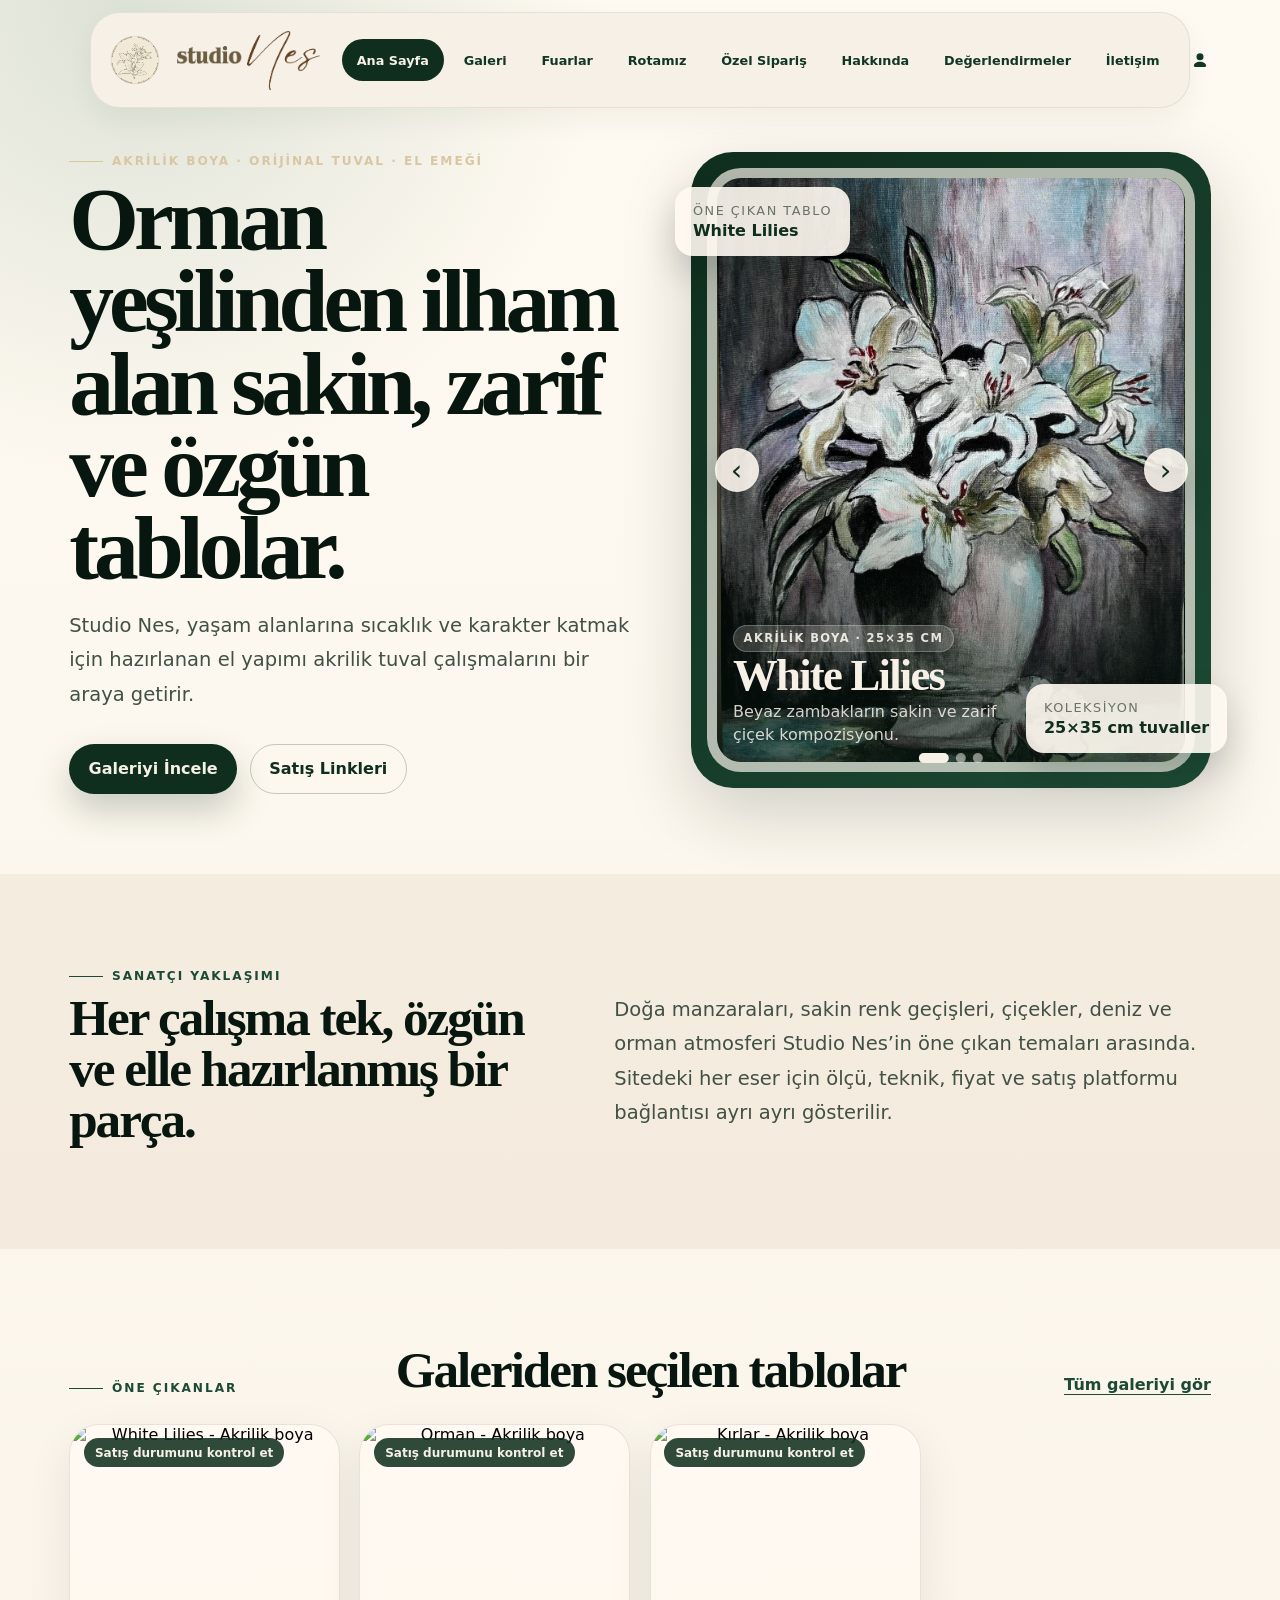
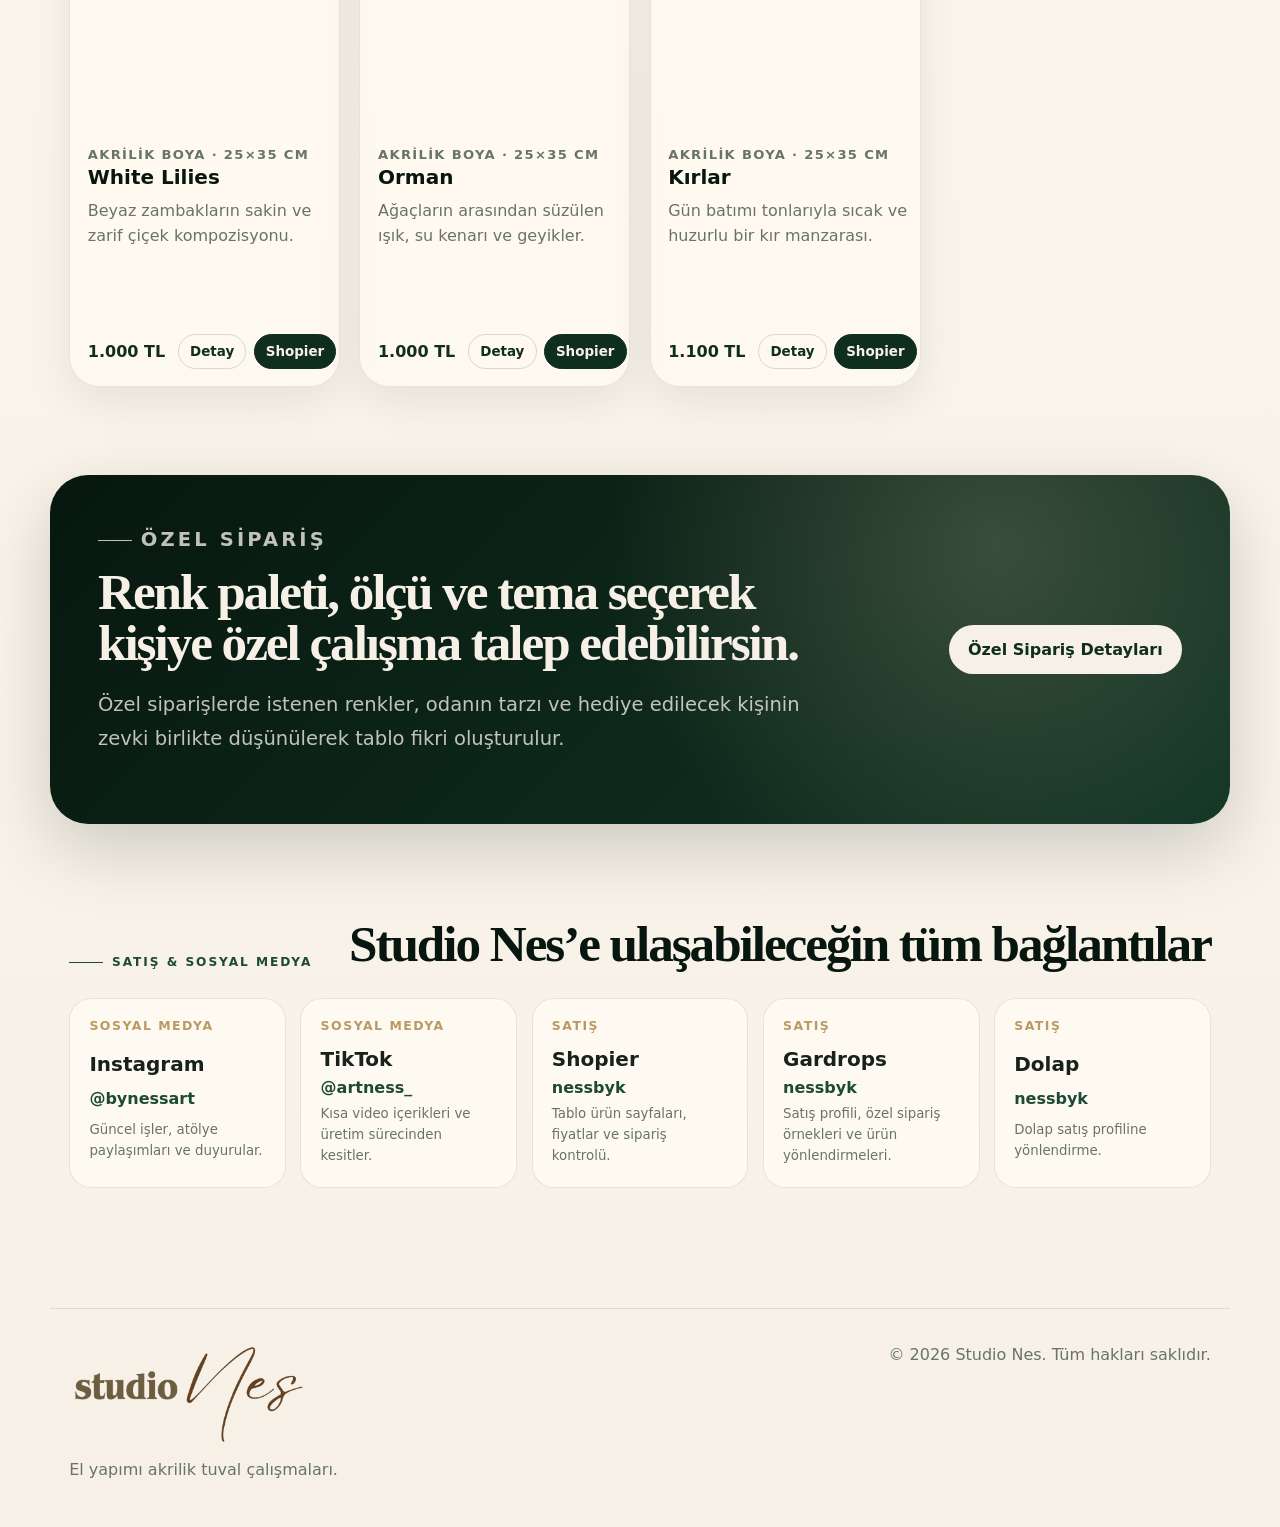
==== commit 6d634270: "Add files via upload" ====
--- a/index.html
+++ b/index.html
@@ -5,7 +5,7 @@
   <meta name="viewport" content="width=device-width, initial-scale=1" />
   <title>Studio Nes | El Yapımı Akrilik Tablolar</title>
   <meta name="description" content="Studio Nes el yapımı akrilik tuval çalışmaları, galeri, özel sipariş ve satış bağlantıları." />
-  <link rel="stylesheet" href="assets/css/styles.css?v=reviews-20260804" />
+  <link rel="stylesheet" href="assets/css/styles.css?v=mobile-fast-20260807" />
   <link rel="icon" type="image/png" href="assets/img/favicon.png" />
 </head>
 <body class="home-page content-pending">
--- a/assets/css/styles.css
+++ b/assets/css/styles.css
@@ -404,7 +404,7 @@
 
 .art-grid {
   display: grid;
-  grid-template-columns: repeat(3, minmax(0, 1fr));
+  grid-template-columns: repeat(4, minmax(0, 1fr));
   gap: 1.2rem;
 }
 .art-grid.full { grid-template-columns: repeat(4, minmax(0, 1fr)); }
@@ -2375,6 +2375,170 @@
   line-height: .96;
   letter-spacing: -.055em;
 }
+
+.featured-review-showcase {
+  position: relative;
+  max-width: 720px;
+  margin: 1rem 0 1.05rem;
+  overflow: hidden;
+  border: 1px solid rgba(15, 46, 29, .11);
+  border-radius: 28px;
+  background:
+    radial-gradient(circle at 92% 12%, rgba(184, 154, 98, .22), transparent 10rem),
+    linear-gradient(145deg, rgba(255, 253, 248, .96), rgba(237, 227, 210, .72));
+  box-shadow: 0 18px 42px rgba(7, 23, 15, .09);
+  isolation: isolate;
+}
+.featured-review-showcase[hidden] { display: none; }
+.featured-review-showcase::before {
+  content: "";
+  position: absolute;
+  inset: 0 auto 0 0;
+  width: 5px;
+  background: linear-gradient(180deg, #d4ad68, var(--forest-700));
+  z-index: 2;
+}
+.featured-review-viewport { overflow: hidden; }
+.featured-review-track {
+  display: flex;
+  will-change: transform;
+  transition: transform .82s cubic-bezier(.22, .72, .18, 1);
+}
+.featured-review-slide {
+  flex: 0 0 100%;
+  min-width: 100%;
+  display: grid;
+  align-content: space-between;
+  gap: .7rem;
+  padding: 1.05rem 1.2rem .85rem 1.35rem;
+}
+.featured-review-topline {
+  display: flex;
+  align-items: center;
+  justify-content: space-between;
+  gap: 1rem;
+}
+.featured-review-stars { font-size: .83rem; }
+.featured-review-quote-mark {
+  color: rgba(29, 74, 52, .16);
+  font-family: Georgia, "Times New Roman", serif;
+  font-size: 3.8rem;
+  line-height: .55;
+}
+.featured-review-comment {
+  display: -webkit-box;
+  margin: 0;
+  overflow: hidden;
+  color: var(--forest-950);
+  font-family: Georgia, "Times New Roman", serif;
+  font-size: clamp(1.05rem, 2vw, 1.28rem);
+  line-height: 1.48;
+  letter-spacing: -.015em;
+  -webkit-box-orient: vertical;
+  -webkit-line-clamp: 4;
+}
+.featured-review-footer {
+  display: flex;
+  align-items: center;
+  justify-content: space-between;
+  gap: .9rem;
+  padding-top: .2rem;
+}
+.featured-review-author,
+.featured-review-artwork {
+  display: flex;
+  align-items: center;
+  gap: .55rem;
+  min-width: 0;
+}
+.featured-review-initial {
+  flex: 0 0 auto;
+  width: 36px;
+  height: 36px;
+  display: grid;
+  place-items: center;
+  border-radius: 50%;
+  color: var(--cream);
+  background: var(--forest-900);
+  font-family: Georgia, "Times New Roman", serif;
+  font-weight: 900;
+}
+.featured-review-author > span:last-child,
+.featured-review-artwork > span {
+  display: grid;
+  gap: .04rem;
+  min-width: 0;
+}
+.featured-review-author strong,
+.featured-review-artwork strong {
+  overflow: hidden;
+  color: var(--forest-950);
+  font-size: .83rem;
+  text-overflow: ellipsis;
+  white-space: nowrap;
+}
+.featured-review-author small,
+.featured-review-artwork small {
+  color: var(--muted);
+  font-size: .66rem;
+  font-weight: 800;
+}
+.featured-review-artwork {
+  max-width: 48%;
+  padding: .3rem .55rem .3rem .3rem;
+  border: 1px solid rgba(15, 46, 29, .08);
+  border-radius: 14px;
+  background: rgba(255, 250, 241, .7);
+}
+.featured-review-artwork img {
+  flex: 0 0 auto;
+  width: 38px;
+  height: 38px;
+  border-radius: 10px;
+  object-fit: cover;
+}
+.featured-review-nav {
+  display: flex;
+  align-items: center;
+  justify-content: center;
+  gap: .6rem;
+  padding: 0 1rem .75rem;
+}
+.featured-review-nav[hidden] { display: none; }
+.featured-review-arrow {
+  width: 30px;
+  height: 30px;
+  display: grid;
+  place-items: center;
+  border: 1px solid rgba(15, 46, 29, .12);
+  border-radius: 50%;
+  color: var(--forest-900);
+  background: rgba(255, 250, 241, .82);
+  font-size: 1.25rem;
+  line-height: 1;
+  cursor: pointer;
+  transition: transform .18s ease, background .18s ease;
+}
+.featured-review-arrow:hover { transform: translateY(-1px); background: white; }
+.featured-review-dots { display: flex; align-items: center; gap: .38rem; }
+.featured-review-dots button {
+  width: 7px;
+  height: 7px;
+  border: 0;
+  border-radius: 999px;
+  padding: 0;
+  background: rgba(15, 46, 29, .22);
+  cursor: pointer;
+  transition: width .25s ease, background .25s ease;
+}
+.featured-review-dots button.active {
+  width: 24px;
+  background: var(--forest-800);
+}
+@media (prefers-reduced-motion: reduce) {
+  .featured-review-track { transition: none; }
+}
+
 .reviews-hero-copy > p:not(.eyebrow) {
   max-width: 700px;
   color: var(--muted);
@@ -2437,6 +2601,9 @@
   top: 112px;
   padding: clamp(1.1rem, 3vw, 1.7rem);
 }
+.review-form-toggle { display: none; }
+.review-form-panel { display: block; }
+.review-form-panel-inner { min-width: 0; }
 .review-form-intro h2,
 .reviews-feed-head h2 {
   margin: .3rem 0 .65rem;
@@ -2694,6 +2861,61 @@
 .review-approval-toggle { display: inline-flex; align-items: center; gap: .5rem; color: var(--forest-900); font-weight: 900; cursor: pointer; }
 .review-approval-toggle input { width: 18px; height: 18px; accent-color: var(--forest-900); }
 
+.admin-review-card.is-featured {
+  box-shadow: inset 0 0 0 1px rgba(199, 154, 78, .28), 0 12px 30px rgba(7, 23, 15, .05);
+}
+.admin-review-statuses { display: flex; flex-wrap: wrap; justify-content: flex-end; gap: .35rem; }
+.admin-review-featured-status {
+  flex: 0 0 auto;
+  align-self: start;
+  padding: .35rem .55rem;
+  border-radius: 999px;
+  color: #5d421b !important;
+  background: rgba(212, 173, 104, .27);
+  font-size: .68rem !important;
+  font-weight: 900 !important;
+}
+.admin-review-actions {
+  align-items: stretch;
+  flex-direction: column;
+}
+.admin-review-toggles { display: grid; gap: .55rem; }
+.review-feature-toggle {
+  display: flex;
+  align-items: flex-start;
+  gap: .55rem;
+  padding: .65rem .72rem;
+  border: 1px solid rgba(199, 154, 78, .2);
+  border-radius: 16px;
+  color: var(--forest-900);
+  background: rgba(212, 173, 104, .08);
+  cursor: pointer;
+}
+.review-feature-toggle.is-disabled { opacity: .5; cursor: not-allowed; }
+.review-feature-toggle input { flex: 0 0 auto; width: 18px; height: 18px; margin-top: .12rem; accent-color: #a97832; }
+.review-feature-toggle span { display: grid; gap: .12rem; }
+.review-feature-toggle strong { font-size: .82rem; }
+.review-feature-toggle small { color: var(--muted); font-size: .7rem; font-weight: 700; }
+.admin-review-order-groups { display: flex; flex-wrap: wrap; align-items: center; gap: .45rem; }
+.admin-review-order-group {
+  display: inline-flex;
+  flex-wrap: wrap;
+  align-items: center;
+  gap: .35rem;
+  padding: .35rem;
+  border-radius: 999px;
+  background: rgba(29, 74, 52, .05);
+}
+.admin-review-order-group.is-featured-order { background: rgba(212, 173, 104, .12); }
+.admin-review-order-group > span {
+  padding-left: .35rem;
+  color: var(--muted);
+  font-size: .67rem;
+  font-weight: 900;
+  text-transform: uppercase;
+  letter-spacing: .05em;
+}
+
 @media (min-width: 881px) and (max-width: 1260px) {
   .main-nav { gap: .12rem; }
   .main-nav a { padding: .66rem .62rem; font-size: .80rem; }
@@ -2708,10 +2930,111 @@
 @media (max-width: 760px) {
   .reviews-hero { padding-top: 2rem; }
   .reviews-hero-copy h1 { font-size: clamp(2.45rem, 13vw, 4.4rem); }
+  .featured-review-showcase {
+    margin: .8rem 0 1rem;
+    border-radius: 23px;
+  }
+  .featured-review-slide { padding: .95rem .95rem .75rem 1.08rem; }
+  .featured-review-comment {
+    font-size: 1.02rem;
+    line-height: 1.48;
+    -webkit-line-clamp: 4;
+  }
+  .featured-review-footer { align-items: flex-start; flex-direction: column; gap: .55rem; }
+  .featured-review-artwork { width: 100%; max-width: 100%; }
+  .featured-review-nav { padding-bottom: .62rem; }
   .review-summary-card { min-height: 245px; border-radius: 30px; }
   .reviews-layout { padding-top: .5rem; }
   .review-form-card,
   .reviews-feed { border-radius: 26px; }
+  .review-form-card {
+    padding: .72rem;
+    overflow: hidden;
+  }
+  .review-form-toggle {
+    width: 100%;
+    display: flex;
+    align-items: center;
+    justify-content: space-between;
+    gap: .9rem;
+    border: 1px solid rgba(15, 46, 29, .1);
+    border-radius: 21px;
+    padding: .9rem 1rem;
+    color: var(--forest-950);
+    background:
+      radial-gradient(circle at 92% 15%, rgba(184, 154, 98, .16), transparent 7rem),
+      rgba(255, 250, 241, .88);
+    text-align: left;
+    cursor: pointer;
+    box-shadow: 0 8px 22px rgba(7, 23, 15, .05);
+  }
+  .review-form-toggle-copy {
+    display: grid;
+    gap: .18rem;
+    min-width: 0;
+  }
+  .review-form-toggle-copy small {
+    color: var(--muted);
+    font-size: .66rem;
+    font-weight: 900;
+    line-height: 1.2;
+    letter-spacing: .09em;
+    text-transform: uppercase;
+  }
+  .review-form-toggle-copy strong {
+    font-family: Georgia, "Times New Roman", serif;
+    font-size: 1.18rem;
+    line-height: 1.15;
+    letter-spacing: -.02em;
+  }
+  .review-form-toggle-icon {
+    position: relative;
+    flex: 0 0 auto;
+    width: 38px;
+    height: 38px;
+    border-radius: 50%;
+    background: var(--forest-900);
+    box-shadow: 0 8px 18px rgba(7, 23, 15, .14);
+  }
+  .review-form-toggle-icon::before,
+  .review-form-toggle-icon::after {
+    content: "";
+    position: absolute;
+    top: 50%;
+    left: 50%;
+    width: 14px;
+    height: 2px;
+    border-radius: 999px;
+    background: var(--cream);
+    transform: translate(-50%, -50%);
+    transition: transform .28s ease, opacity .28s ease;
+  }
+  .review-form-toggle-icon::after { transform: translate(-50%, -50%) rotate(90deg); }
+  .review-form-card.is-open .review-form-toggle-icon::after {
+    opacity: 0;
+    transform: translate(-50%, -50%) rotate(180deg);
+  }
+  .review-form-panel {
+    display: grid;
+    grid-template-rows: 0fr;
+    opacity: 0;
+    visibility: hidden;
+    transition: grid-template-rows .42s cubic-bezier(.22, .75, .22, 1), opacity .24s ease, visibility 0s linear .42s;
+  }
+  .review-form-panel-inner {
+    min-height: 0;
+    overflow: hidden;
+  }
+  .review-form-card.is-open .review-form-panel {
+    grid-template-rows: 1fr;
+    opacity: 1;
+    visibility: visible;
+    transition: grid-template-rows .46s cubic-bezier(.22, .75, .22, 1), opacity .28s ease .08s, visibility 0s;
+  }
+  .review-form-panel-inner > .review-form-intro { padding-top: 1rem; }
+  .review-form-intro h2 {
+    font-size: clamp(1.65rem, 8vw, 2.25rem);
+  }
   .reviews-feed-head { align-items: start; flex-direction: column; }
   .review-sort { width: 100%; }
   .public-review-top { grid-template-columns: auto 1fr; }
@@ -2723,5 +3046,500 @@
   .admin-review-actions { align-items: flex-start; flex-direction: column; }
   .admin-review-status { order: -1; }
   .review-approval-toggle { align-items: flex-start; }
+  .admin-review-statuses { justify-content: flex-start; }
+  .admin-review-order-groups { align-items: flex-start; flex-direction: column; }
+  .admin-review-order-group { border-radius: 16px; }
   .admin-section-tabs { top: 94px; }
 }
+
+
+/* Değerlendirme detay penceresi ve büyük eser önizlemeleri */
+.reviews-page { overflow-x: clip; }
+.reviews-page main,
+.reviews-hero,
+.reviews-hero-copy,
+.featured-review-showcase,
+.featured-review-viewport,
+.featured-review-slide,
+.reviews-layout,
+.review-form-card,
+.reviews-feed,
+.public-review-card { min-width: 0; }
+
+.featured-review-copy,
+.public-review-copy { min-width: 0; }
+.featured-review-comment.is-collapsed { -webkit-line-clamp: 4; }
+.public-review-comment.is-collapsed {
+  display: -webkit-box;
+  overflow: hidden;
+  -webkit-box-orient: vertical;
+  -webkit-line-clamp: 5;
+}
+.review-read-more {
+  display: inline-flex;
+  align-items: center;
+  gap: .35rem;
+  margin-top: .42rem;
+  padding: 0 0 .12rem;
+  border: 0;
+  border-bottom: 1px solid currentColor;
+  color: var(--forest-700);
+  background: transparent;
+  font-size: .78rem;
+  font-weight: 900;
+  cursor: pointer;
+}
+.review-read-more::after { content: "↗"; font-size: .72rem; }
+.review-read-more:hover { color: var(--forest-950); }
+
+.featured-review-artwork,
+.review-artwork-chip {
+  appearance: none;
+  font: inherit;
+  text-align: left;
+  cursor: pointer;
+  transition: transform .2s ease, border-color .2s ease, box-shadow .2s ease;
+}
+.featured-review-artwork:hover,
+.review-artwork-chip:hover {
+  transform: translateY(-2px);
+  border-color: rgba(29, 74, 52, .2);
+  box-shadow: 0 12px 26px rgba(7, 23, 15, .08);
+}
+.featured-review-artwork { max-width: 58%; padding: .42rem .68rem .42rem .42rem; }
+.featured-review-artwork img { width: 66px; height: 66px; border-radius: 13px; }
+.featured-review-artwork em,
+.review-artwork-chip em {
+  overflow: hidden;
+  color: var(--forest-700);
+  font-size: .66rem;
+  font-style: normal;
+  font-weight: 900;
+  text-overflow: ellipsis;
+  white-space: nowrap;
+}
+.review-artwork-chip {
+  grid-template-columns: 88px minmax(0, 1fr);
+  width: min(100%, 470px);
+  padding: .55rem .8rem .55rem .55rem;
+}
+.review-artwork-chip img { width: 88px; height: 88px; border-radius: 14px; }
+.review-artwork-chip strong { font-size: .98rem; }
+
+body.review-modal-open { overflow: hidden; }
+.review-detail-modal[hidden] { display: none; }
+.review-detail-modal {
+  position: fixed;
+  inset: 0;
+  z-index: 1000;
+  display: grid;
+  place-items: center;
+  padding: clamp(1rem, 4vw, 2.5rem);
+  opacity: 0;
+  visibility: hidden;
+  transition: opacity .24s ease, visibility 0s linear .24s;
+}
+.review-detail-modal.is-open {
+  opacity: 1;
+  visibility: visible;
+  transition: opacity .24s ease, visibility 0s;
+}
+.review-detail-backdrop {
+  position: absolute;
+  inset: 0;
+  width: 100%;
+  height: 100%;
+  border: 0;
+  background: rgba(5, 20, 12, .72);
+  backdrop-filter: blur(8px);
+  cursor: pointer;
+}
+.review-detail-dialog {
+  position: relative;
+  z-index: 1;
+  width: min(920px, 100%);
+  max-height: calc(100dvh - clamp(2rem, 8vw, 5rem));
+  display: grid;
+  grid-template-columns: minmax(300px, .95fr) minmax(0, 1.05fr);
+  overflow: hidden;
+  border: 1px solid rgba(255, 250, 241, .42);
+  border-radius: 34px;
+  background: #fffaf1;
+  box-shadow: 0 36px 90px rgba(0, 0, 0, .34);
+  transform: translateY(18px) scale(.975);
+  transition: transform .28s cubic-bezier(.22, .8, .22, 1);
+}
+.review-detail-modal.is-open .review-detail-dialog { transform: translateY(0) scale(1); }
+.review-detail-close {
+  position: absolute;
+  top: 14px;
+  right: 14px;
+  z-index: 4;
+  width: 42px;
+  height: 42px;
+  border: 1px solid rgba(15, 46, 29, .12);
+  border-radius: 50%;
+  background: rgba(255, 250, 241, .94);
+  box-shadow: 0 8px 22px rgba(7, 23, 15, .12);
+  cursor: pointer;
+}
+.review-detail-close span::before,
+.review-detail-close span::after {
+  content: "";
+  position: absolute;
+  top: 50%;
+  left: 50%;
+  width: 16px;
+  height: 2px;
+  border-radius: 99px;
+  background: var(--forest-950);
+}
+.review-detail-close span::before { transform: translate(-50%, -50%) rotate(45deg); }
+.review-detail-close span::after { transform: translate(-50%, -50%) rotate(-45deg); }
+.review-detail-artwork {
+  min-height: 430px;
+  display: grid;
+  place-items: center;
+  padding: clamp(1rem, 3vw, 2rem);
+  overflow: hidden;
+  background:
+    radial-gradient(circle at 18% 15%, rgba(212, 173, 104, .26), transparent 15rem),
+    linear-gradient(145deg, #e9ddc9, #f7f0e4);
+}
+.review-detail-artwork img {
+  width: 100%;
+  height: 100%;
+  max-height: min(68dvh, 650px);
+  object-fit: contain;
+  filter: drop-shadow(0 20px 28px rgba(7, 23, 15, .16));
+}
+.review-detail-content {
+  min-width: 0;
+  padding: clamp(2rem, 5vw, 3.5rem);
+  overflow-y: auto;
+  overscroll-behavior: contain;
+}
+.review-detail-kicker {
+  margin: 0 0 .42rem;
+  color: var(--muted);
+  font-size: .72rem;
+  font-weight: 900;
+  letter-spacing: .1em;
+  text-transform: uppercase;
+}
+.review-detail-content h2 {
+  margin: 0 3rem .75rem 0;
+  color: var(--forest-950);
+  font-family: Georgia, "Times New Roman", serif;
+  font-size: clamp(1.8rem, 4vw, 3rem);
+  line-height: 1.02;
+  letter-spacing: -.04em;
+  overflow-wrap: anywhere;
+}
+.review-detail-stars .review-card-stars { font-size: 1.05rem; }
+.review-detail-comment {
+  margin: 1.25rem 0 1.4rem;
+  color: var(--ink);
+  font-family: Georgia, "Times New Roman", serif;
+  font-size: clamp(1.08rem, 2vw, 1.28rem);
+  line-height: 1.7;
+  white-space: pre-wrap;
+  overflow-wrap: anywhere;
+}
+.review-detail-author { display: flex; align-items: center; gap: .7rem; }
+.review-detail-initial {
+  flex: 0 0 auto;
+  width: 44px;
+  height: 44px;
+  display: grid;
+  place-items: center;
+  border-radius: 50%;
+  color: var(--cream);
+  background: var(--forest-900);
+  font-family: Georgia, "Times New Roman", serif;
+  font-size: 1.15rem;
+  font-weight: 900;
+}
+.review-detail-author > span:last-child { display: grid; gap: .08rem; min-width: 0; }
+.review-detail-author strong { color: var(--forest-950); overflow-wrap: anywhere; }
+.review-detail-author small { color: var(--muted); font-weight: 700; overflow-wrap: anywhere; }
+
+@media (max-width: 760px) {
+  .reviews-page main { width: 100%; overflow: hidden; }
+  .reviews-hero,
+  .reviews-layout { width: 100%; max-width: 100%; padding-left: 1rem; padding-right: 1rem; }
+  .reviews-hero-copy { width: 100%; max-width: 100%; }
+  .reviews-hero-copy h1 {
+    max-width: 100%;
+    font-size: clamp(2.15rem, 11.2vw, 3.6rem);
+    line-height: .98;
+    overflow-wrap: break-word;
+  }
+  .featured-review-showcase { width: 100%; max-width: 100%; }
+  .featured-review-slide { width: 100%; max-width: 100%; min-width: 100%; }
+  .featured-review-topline,
+  .featured-review-footer,
+  .public-review-top { min-width: 0; }
+  .featured-review-artwork {
+    width: 100%;
+    max-width: 100%;
+    padding: .48rem .65rem .48rem .48rem;
+  }
+  .featured-review-artwork img { width: 76px; height: 76px; }
+  .featured-review-artwork > span { min-width: 0; }
+  .featured-review-artwork strong,
+  .featured-review-artwork em { max-width: 100%; }
+  .public-review-card { width: 100%; max-width: 100%; overflow: hidden; }
+  .public-review-comment { overflow-wrap: anywhere; }
+  .review-artwork-chip {
+    grid-template-columns: 92px minmax(0, 1fr);
+    width: 100%;
+    max-width: 100%;
+  }
+  .review-artwork-chip img { width: 92px; height: 92px; }
+  .review-artwork-chip span { overflow: hidden; }
+  .review-artwork-chip strong,
+  .review-artwork-chip em { max-width: 100%; }
+
+  .review-detail-modal {
+    align-items: end;
+    padding: 0;
+  }
+  .review-detail-dialog {
+    width: 100%;
+    max-width: 100%;
+    max-height: 94dvh;
+    grid-template-columns: 1fr;
+    grid-template-rows: minmax(190px, 36dvh) minmax(0, 1fr);
+    border-radius: 28px 28px 0 0;
+    transform: translateY(100%);
+  }
+  .review-detail-modal.is-open .review-detail-dialog { transform: translateY(0); }
+  .review-detail-artwork { min-height: 0; padding: .9rem 1rem; }
+  .review-detail-artwork img { max-height: 34dvh; }
+  .review-detail-content { padding: 1.35rem 1rem calc(1.5rem + env(safe-area-inset-bottom)); }
+  .review-detail-content h2 { margin-right: 3.1rem; font-size: clamp(1.65rem, 8vw, 2.35rem); }
+  .review-detail-comment { font-size: 1.04rem; line-height: 1.62; }
+  .review-detail-close { top: 11px; right: 11px; }
+}
+
+@media (max-width: 390px) {
+  .reviews-hero,
+  .reviews-layout { padding-left: .72rem; padding-right: .72rem; }
+  .featured-review-slide { padding-left: .88rem; padding-right: .78rem; }
+  .featured-review-artwork img { width: 68px; height: 68px; }
+  .review-artwork-chip { grid-template-columns: 78px minmax(0, 1fr); padding: .48rem; }
+  .review-artwork-chip img { width: 78px; height: 78px; }
+  .review-artwork-chip em { white-space: normal; line-height: 1.25; }
+  .review-detail-dialog { max-height: 96dvh; grid-template-rows: minmax(165px, 31dvh) minmax(0, 1fr); }
+  .review-detail-content { padding-left: .85rem; padding-right: .85rem; }
+}
+
+@media (orientation: landscape) and (max-height: 600px) {
+  .review-detail-modal { padding: .55rem; }
+  .review-detail-dialog {
+    width: min(900px, 100%);
+    max-height: calc(100dvh - 1.1rem);
+    grid-template-columns: minmax(230px, .82fr) minmax(0, 1.18fr);
+    grid-template-rows: 1fr;
+    border-radius: 24px;
+  }
+  .review-detail-artwork { min-height: 0; padding: .75rem; }
+  .review-detail-artwork img { max-height: calc(100dvh - 2.6rem); }
+  .review-detail-content { padding: 1.3rem 1.1rem; }
+}
+
+@media (prefers-reduced-motion: reduce) {
+  .review-detail-modal,
+  .review-detail-dialog,
+  .featured-review-artwork,
+  .review-artwork-chip { transition: none; }
+}
+
+
+/* Galeri tarzı yorum detay penceresi */
+.review-card-openable {
+  cursor: pointer;
+  outline: none;
+  transition: transform .22s ease, border-color .22s ease, box-shadow .22s ease;
+}
+.review-card-openable:hover {
+  transform: translateY(-2px);
+  border-color: rgba(29, 74, 52, .2);
+  box-shadow: 0 18px 42px rgba(7, 23, 15, .1);
+}
+.review-card-openable:focus-visible {
+  box-shadow: 0 0 0 4px rgba(184, 154, 98, .25), 0 18px 42px rgba(7, 23, 15, .1);
+}
+.review-read-more {
+  pointer-events: none;
+}
+.featured-review-artwork,
+.review-artwork-chip {
+  cursor: inherit;
+}
+.featured-review-artwork:hover,
+.review-artwork-chip:hover {
+  transform: none;
+  border-color: inherit;
+  box-shadow: none;
+}
+
+.review-detail-dialog {
+  width: min(900px, 100%);
+  max-height: calc(100dvh - clamp(1.5rem, 6vw, 4rem));
+  display: flex;
+  flex-direction: column;
+  overflow: hidden;
+}
+.review-detail-artwork {
+  flex: 0 0 auto;
+  width: 100%;
+  min-height: 0;
+  height: clamp(340px, 50dvh, 560px);
+  display: flex;
+  align-items: center;
+  justify-content: center;
+  padding: clamp(.85rem, 2.4vw, 1.65rem);
+}
+.review-detail-artwork img {
+  display: block;
+  width: auto;
+  height: auto;
+  max-width: 100%;
+  max-height: 100%;
+  object-fit: contain;
+  object-position: center;
+}
+.review-detail-content {
+  flex: 1 1 auto;
+  padding: clamp(1.45rem, 4vw, 2.6rem);
+}
+.review-detail-work-head h2 {
+  margin-bottom: .55rem;
+}
+.review-detail-work-meta {
+  margin: 0;
+  color: var(--muted);
+  font-weight: 800;
+  line-height: 1.55;
+}
+.review-detail-facts {
+  margin: 1.15rem 0 1.2rem;
+}
+.review-detail-facts div {
+  display: flex;
+  justify-content: space-between;
+  gap: 1rem;
+  padding: .62rem 0;
+  border-bottom: 1px solid rgba(15, 46, 29, .09);
+}
+.review-detail-facts dt { color: var(--muted); }
+.review-detail-facts dd {
+  margin: 0;
+  color: var(--forest-900);
+  font-weight: 900;
+  text-align: right;
+  overflow-wrap: anywhere;
+}
+.review-detail-link {
+  width: fit-content;
+  margin: 0 0 .35rem;
+}
+.review-detail-separator {
+  width: 100%;
+  height: 1px;
+  margin: 1.35rem 0 1.15rem;
+  background: linear-gradient(90deg, rgba(15, 46, 29, .16), rgba(15, 46, 29, 0));
+}
+.review-detail-stars {
+  margin-top: .25rem;
+}
+.review-detail-comment {
+  margin-top: .85rem;
+}
+
+@media (max-width: 760px) {
+  .review-card-openable:hover { transform: none; }
+  .review-detail-dialog {
+    max-height: 96dvh;
+    display: block;
+    grid-template-columns: none;
+    grid-template-rows: none;
+    overflow-x: hidden;
+    overflow-y: auto;
+    overscroll-behavior: contain;
+  }
+  .review-detail-artwork {
+    width: 100%;
+    min-height: 0;
+    height: auto;
+    padding: .72rem .78rem;
+  }
+  .review-detail-artwork img {
+    width: 100%;
+    height: auto;
+    max-width: 100%;
+    max-height: none;
+    object-fit: contain;
+  }
+  .review-detail-content {
+    flex: none;
+    overflow: visible;
+    padding: 1.2rem 1rem calc(1.45rem + env(safe-area-inset-bottom));
+  }
+  .review-detail-facts div { align-items: flex-start; }
+  .review-detail-facts dd { max-width: 62%; }
+  .review-detail-link { width: 100%; justify-content: center; }
+  .review-detail-separator { margin-top: 1.15rem; }
+}
+
+@media (max-width: 390px) {
+  .review-detail-artwork { height: auto; padding: .62rem .66rem; }
+  .review-detail-content { padding-left: .85rem; padding-right: .85rem; }
+  .review-detail-facts div { gap: .7rem; }
+}
+
+@media (orientation: landscape) and (max-height: 600px) {
+  .review-detail-dialog {
+    width: min(900px, 100%);
+    display: grid;
+    grid-template-columns: minmax(230px, .82fr) minmax(0, 1.18fr);
+    grid-template-rows: 1fr;
+  }
+  .review-detail-artwork { height: auto; min-height: 0; padding: .75rem; }
+  .review-detail-artwork img {
+    width: auto;
+    height: auto;
+    max-width: 100%;
+    max-height: calc(100dvh - 2.6rem);
+  }
+}
+
+/* Mobilde ilk içerik gösterimini Firebase beklemeden yap.
+   Yalnızca görünme gecikmesini kaldırır; yerleşim ve tasarım değişmez. */
+@media (max-width: 760px) {
+  body:not(.admin-page).content-pending {
+    overflow-x: hidden;
+    overflow-y: auto;
+  }
+
+  body:not(.admin-page).content-pending .site-header,
+  body:not(.admin-page).content-pending main,
+  body:not(.admin-page).content-pending .site-footer,
+  body:not(.admin-page).content-pending dialog {
+    visibility: visible;
+    opacity: 1;
+  }
+
+  body:not(.admin-page).content-pending::before {
+    display: none;
+  }
+
+  body:not(.admin-page) .reveal,
+  body:not(.admin-page) .reveal.visible {
+    opacity: 1;
+    transform: none;
+    transition: none;
+  }
+}
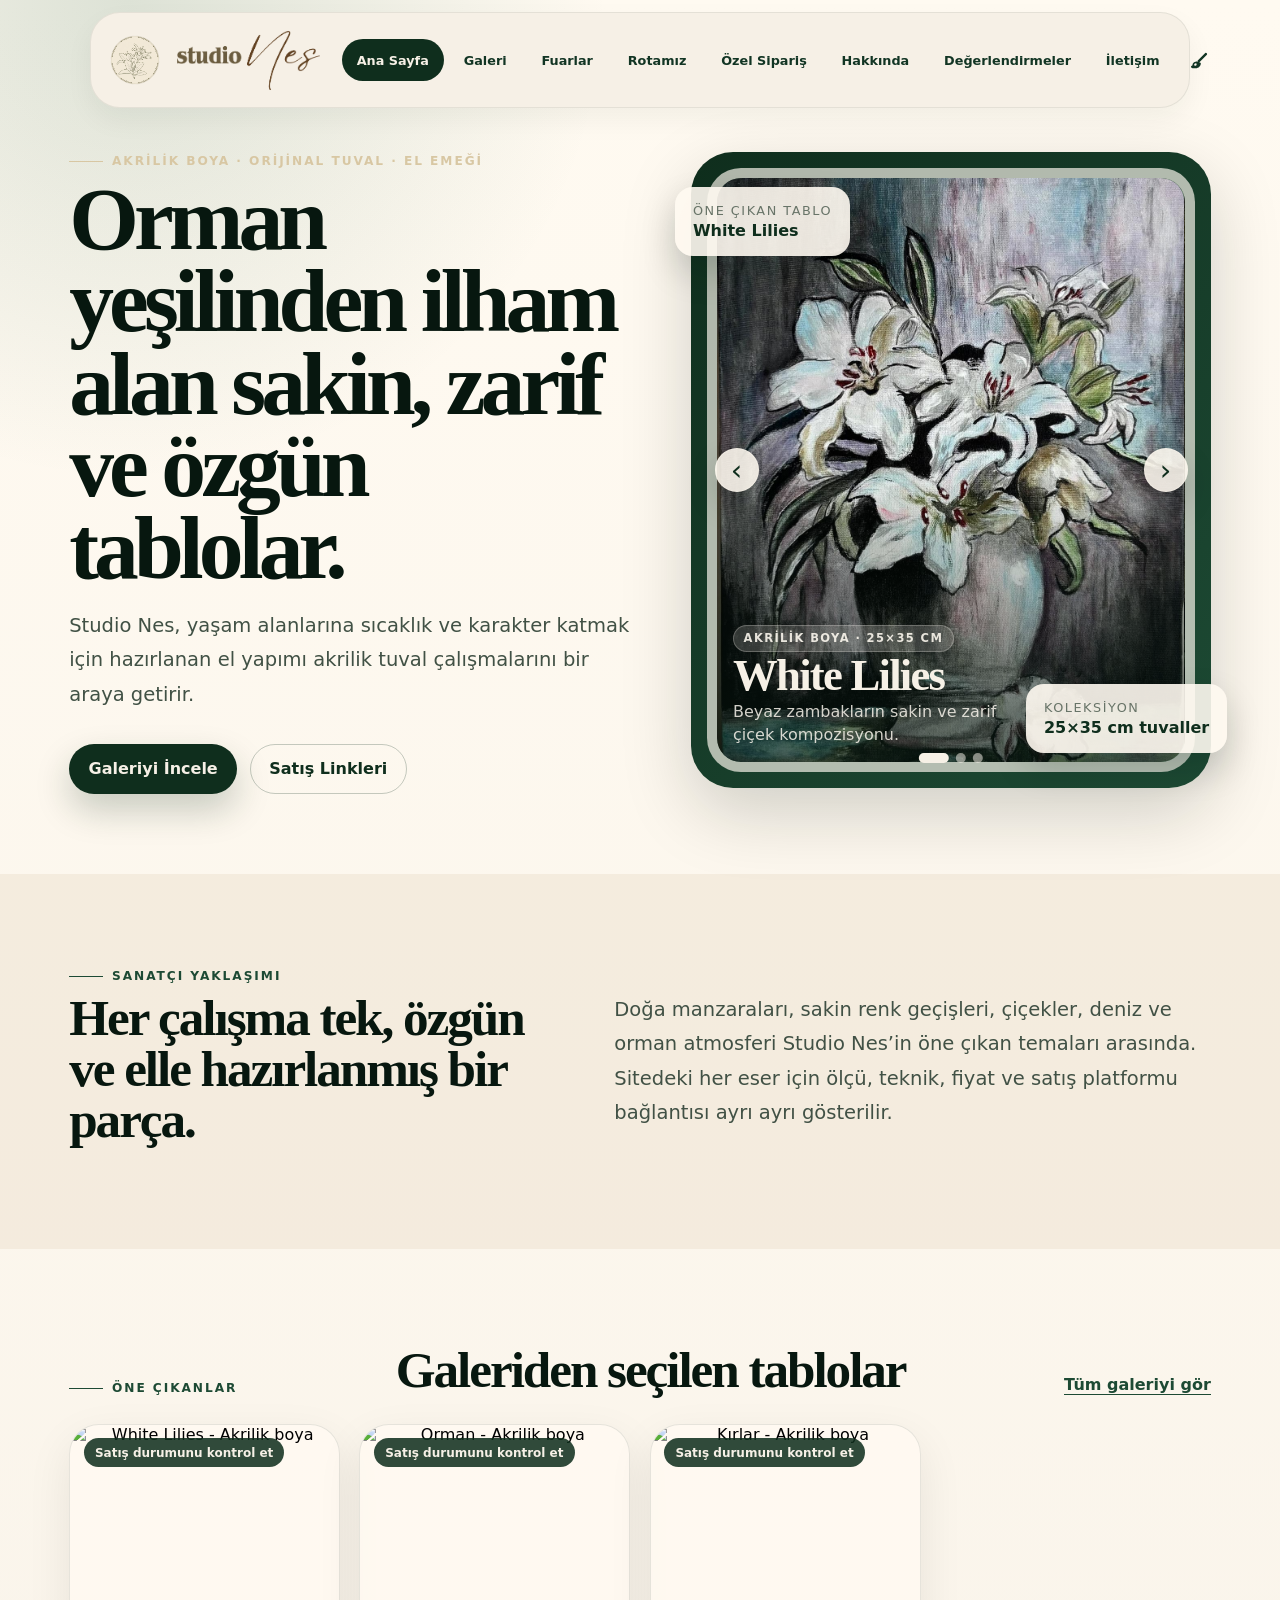
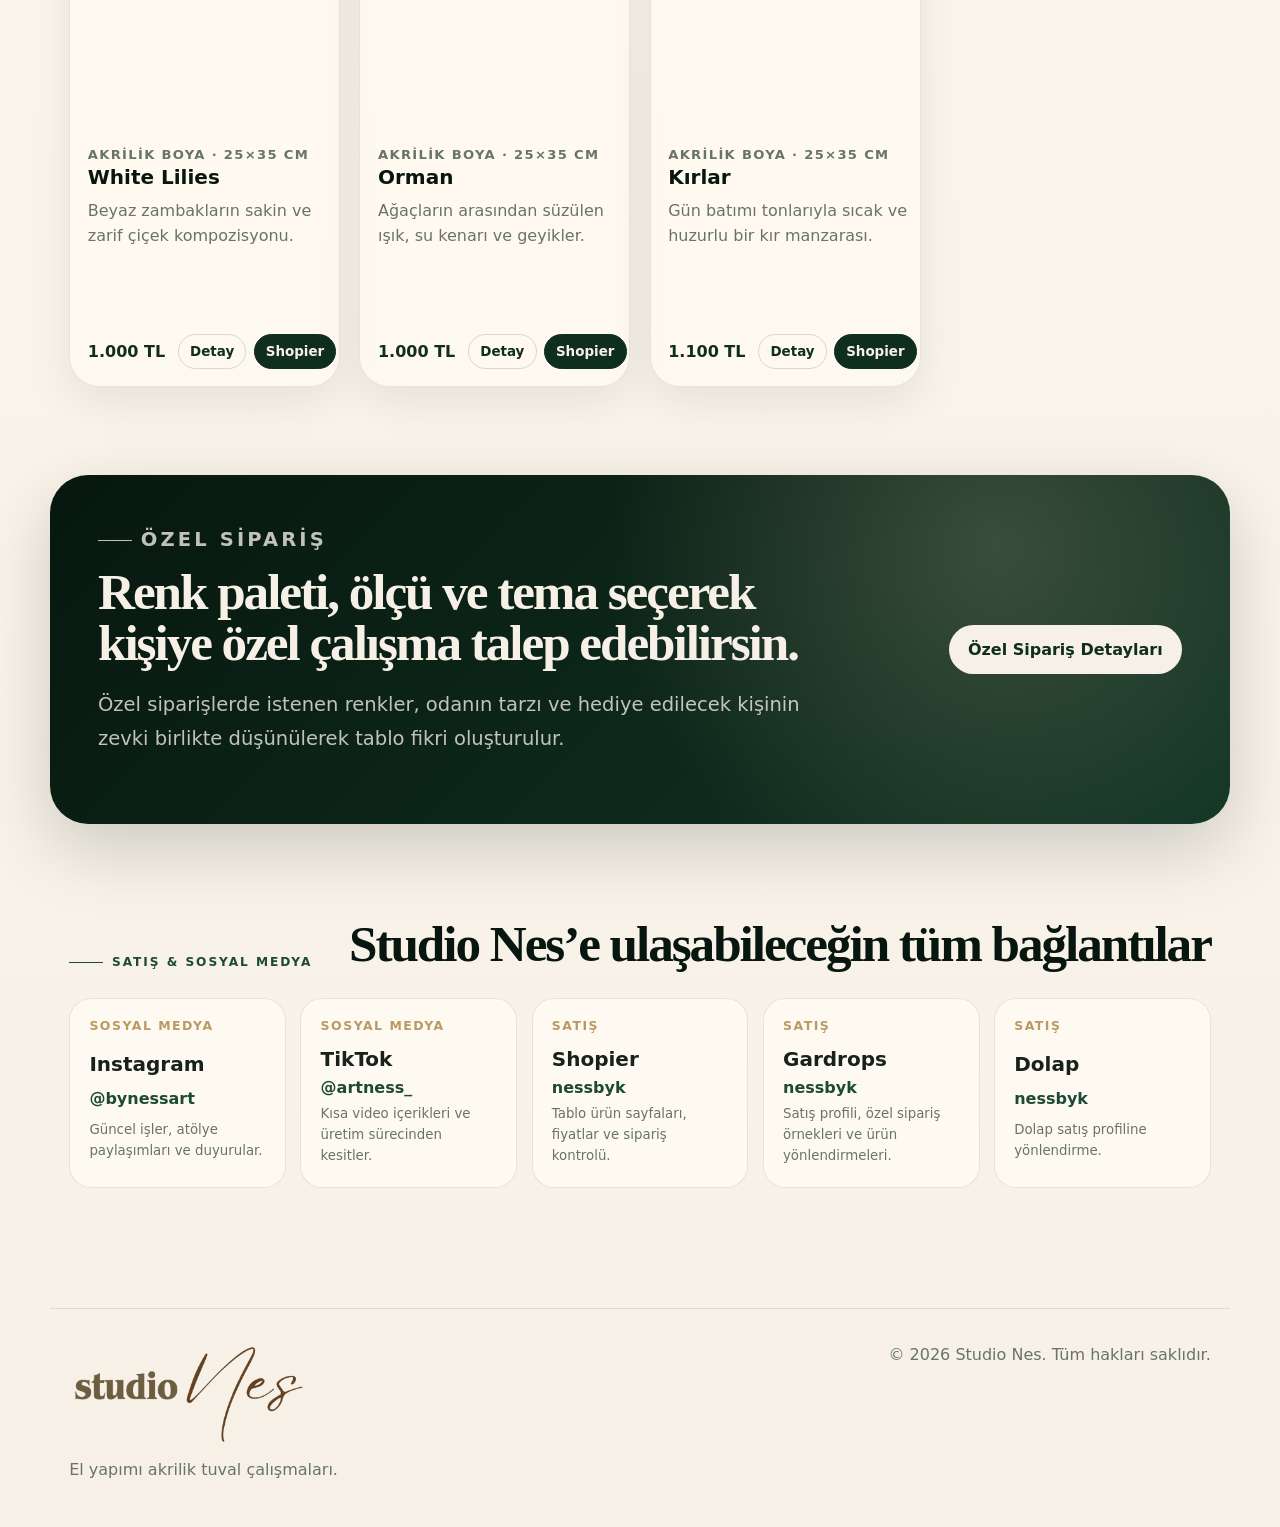
==== commit e5ccf72c: "Add files via upload" ====
--- a/index.html
+++ b/index.html
@@ -5,8 +5,10 @@
   <meta name="viewport" content="width=device-width, initial-scale=1" />
   <title>Studio Nes | El Yapımı Akrilik Tablolar</title>
   <meta name="description" content="Studio Nes el yapımı akrilik tuval çalışmaları, galeri, özel sipariş ve satış bağlantıları." />
-  <link rel="stylesheet" href="assets/css/styles.css?v=mobile-fast-20260807" />
+  <link rel="stylesheet" href="assets/css/styles.css?v=performance-v2-20260807" />
   <link rel="icon" type="image/png" href="assets/img/favicon.png" />
+  <link rel="preconnect" href="https://www.gstatic.com" crossorigin>
+  <link rel="preconnect" href="https://firestore.googleapis.com">
 </head>
 <body class="home-page content-pending">
   <header class="site-header" data-header>
@@ -15,7 +17,7 @@
       <span></span><span></span><span></span>
     </button>
     <nav class="main-nav" data-nav>
-      <a href="index.html" class="active" data-content="nav.home">Ana Sayfa</a><a href="galeri.html" data-content="nav.gallery">Galeri</a><a href="fuarlar.html" data-content="nav.fairs">Fuarlar</a><a href="yolculuk.html" data-content="nav.route">Rotamız</a><a href="ozel-siparis.html" data-content="nav.custom">Özel Sipariş</a><a href="hakkinda.html" data-content="nav.about">Hakkında</a><a href="degerlendirmeler.html" data-content="nav.reviews">Değerlendirmeler</a><a href="iletisim.html" data-content="nav.contact">İletişim</a><a href="admin.html" class="login-nav" aria-label="Kullanıcı girişi" title="Kullanıcı girişi"><span class="login-icon" aria-hidden="true"><svg viewBox="0 0 24 24" focusable="false"><path d="M12 12.25a4.25 4.25 0 1 0 0-8.5 4.25 4.25 0 0 0 0 8.5Zm0 1.8c-4.15 0-7.35 2.14-7.35 4.9 0 .75.6 1.3 1.35 1.3h12c.75 0 1.35-.55 1.35-1.3 0-2.76-3.2-4.9-7.35-4.9Z"></path></svg></span></a>
+      <a href="index.html" class="active" data-content="nav.home">Ana Sayfa</a><a href="galeri.html" data-content="nav.gallery">Galeri</a><a href="fuarlar.html" data-content="nav.fairs">Fuarlar</a><a href="yolculuk.html" data-content="nav.route">Rotamız</a><a href="ozel-siparis.html" data-content="nav.custom">Özel Sipariş</a><a href="hakkinda.html" data-content="nav.about">Hakkında</a><a href="degerlendirmeler.html" data-content="nav.reviews">Değerlendirmeler</a><a href="iletisim.html" data-content="nav.contact">İletişim</a><a href="admin.html" class="login-nav" aria-label="Kullanıcı girişi" title="Kullanıcı girişi"><span class="login-icon" aria-hidden="true"><svg viewBox="0 0 24 24" focusable="false"><path d="M7 16c.55 0 1 .45 1 1 0 1.1-.9 2-2 2-.55 0-1-.45-1-1 0-1.1.9-2 2-2Zm12.71-12.29a1.003 1.003 0 0 0-1.42 0L9 13l2 2 9.29-9.29c.39-.39.39-1.03 0-1.42l-.58-.58ZM7 14c-2.21 0-4 1.79-4 4 0 .44-.36.8-.8.8-.55 0-1 .45-1 1 0 1.1.9 2 2 2H7c3.31 0 6-2.69 6-6l-2-2H7Z"></path></svg></span></a>
     </nav>
   </header>
 
@@ -96,9 +98,10 @@
 
   <script src="assets/js/data.js?v=catdedupe-20260704"></script>
   <script src="assets/js/slot-defaults.js?v=catdedupe-20260704"></script>
+  <script src="assets/js/mobile-fast-boot.js?v=mobile-speed-v2"></script>
   <script src="https://www.gstatic.com/firebasejs/10.12.5/firebase-app-compat.js"></script>
   <script src="https://www.gstatic.com/firebasejs/10.12.5/firebase-firestore-compat.js"></script>
-  <script src="assets/js/firebase-config.js?v=catdedupe-20260704"></script>
-  <script src="assets/js/main.js?v=catdedupe-20260704"></script>
+  <script src="assets/js/firebase-config.js?v=mobile-firestore-stable-20260830-v4"></script>
+  <script src="assets/js/main.js?v=performance-v3-20260830"></script>
 </body>
 </html>
--- a/assets/css/styles.css
+++ b/assets/css/styles.css
@@ -3536,10 +3536,537 @@
     display: none;
   }
 
-  body:not(.admin-page) .reveal,
-  body:not(.admin-page) .reveal.visible {
-    opacity: 1;
-    transform: none;
-    transition: none;
-  }
-}
+}
+
+/* Review artwork gallery picker */
+.review-artwork-field {
+  display: grid;
+  gap: .4rem;
+  min-width: 0;
+}
+.review-artwork-field-label {
+  color: var(--forest-900);
+  font-weight: 900;
+}
+.review-artwork-native-select {
+  position: absolute !important;
+  width: 1px !important;
+  height: 1px !important;
+  padding: 0 !important;
+  margin: -1px !important;
+  overflow: hidden !important;
+  clip: rect(0, 0, 0, 0) !important;
+  white-space: nowrap !important;
+  border: 0 !important;
+  opacity: 0 !important;
+  pointer-events: none !important;
+}
+.review-artwork-picker-trigger {
+  width: 100%;
+  min-height: 92px;
+  display: grid;
+  grid-template-columns: 64px minmax(0, 1fr) auto;
+  align-items: center;
+  gap: .82rem;
+  padding: .72rem .78rem;
+  border: 1px solid rgba(15, 46, 29, .14);
+  border-radius: 20px;
+  color: var(--forest-950);
+  background:
+    radial-gradient(circle at 92% 10%, rgba(184, 154, 98, .17), transparent 8rem),
+    rgba(255, 255, 255, .78);
+  box-shadow: 0 10px 26px rgba(7, 23, 15, .045);
+  text-align: left;
+  cursor: pointer;
+  transition: border-color .18s ease, box-shadow .18s ease, transform .18s ease, background .18s ease;
+}
+.review-artwork-picker-trigger:hover {
+  border-color: rgba(29, 74, 52, .32);
+  box-shadow: 0 14px 34px rgba(7, 23, 15, .085);
+  transform: translateY(-1px);
+}
+.review-artwork-picker-trigger:focus-visible {
+  outline: none;
+  border-color: var(--forest-700);
+  box-shadow: 0 0 0 4px rgba(29, 74, 52, .1), 0 14px 34px rgba(7, 23, 15, .085);
+}
+.review-artwork-picker-trigger.is-selected {
+  border-color: rgba(29, 74, 52, .24);
+  background:
+    radial-gradient(circle at 92% 10%, rgba(184, 154, 98, .14), transparent 8rem),
+    rgba(239, 246, 240, .88);
+}
+.review-artwork-picker-thumb {
+  width: 64px;
+  height: 64px;
+  display: grid;
+  place-items: center;
+  overflow: hidden;
+  border-radius: 16px;
+  color: var(--cream);
+  background:
+    radial-gradient(circle at 35% 28%, rgba(255, 255, 255, .13), transparent 2rem),
+    var(--forest-900);
+  box-shadow: inset 0 0 0 1px rgba(255,255,255,.08), 0 8px 18px rgba(7, 23, 15, .12);
+  font-size: 1.15rem;
+}
+.review-artwork-picker-thumb img {
+  width: 100%;
+  height: 100%;
+  object-fit: cover;
+}
+.review-artwork-picker-thumb img[hidden],
+.review-artwork-picker-thumb [hidden] { display: none; }
+.review-artwork-picker-copy {
+  min-width: 0;
+  display: grid;
+  gap: .12rem;
+}
+.review-artwork-picker-copy small {
+  color: var(--gold);
+  font-size: .66rem;
+  font-weight: 950;
+  letter-spacing: .085em;
+  text-transform: uppercase;
+}
+.review-artwork-picker-copy strong {
+  overflow: hidden;
+  color: var(--forest-950);
+  font-family: Georgia, "Times New Roman", serif;
+  font-size: 1.08rem;
+  line-height: 1.16;
+  text-overflow: ellipsis;
+  white-space: nowrap;
+}
+.review-artwork-picker-copy > span {
+  overflow: hidden;
+  color: var(--muted);
+  font-size: .76rem;
+  font-weight: 700;
+  line-height: 1.35;
+  text-overflow: ellipsis;
+  white-space: nowrap;
+}
+.review-artwork-picker-action {
+  display: inline-flex;
+  align-items: center;
+  justify-content: center;
+  min-width: 62px;
+  min-height: 34px;
+  padding: .46rem .7rem;
+  border-radius: 999px;
+  color: var(--cream);
+  background: var(--forest-900);
+  font-size: .72rem;
+  font-weight: 900;
+  letter-spacing: .02em;
+  box-shadow: 0 7px 17px rgba(7, 23, 15, .12);
+}
+
+body.review-artwork-picker-open { overflow: hidden; }
+.review-artwork-picker-modal[hidden] { display: none; }
+.review-artwork-picker-modal {
+  position: fixed;
+  inset: 0;
+  z-index: 1100;
+  display: grid;
+  place-items: center;
+  padding: clamp(.8rem, 3vw, 2rem);
+  opacity: 0;
+  visibility: hidden;
+  transition: opacity .22s ease, visibility 0s linear .22s;
+}
+.review-artwork-picker-modal.is-open {
+  opacity: 1;
+  visibility: visible;
+  transition: opacity .22s ease, visibility 0s;
+}
+.review-artwork-picker-backdrop {
+  position: absolute;
+  inset: 0;
+  width: 100%;
+  height: 100%;
+  border: 0;
+  background: rgba(5, 20, 12, .72);
+  backdrop-filter: blur(9px);
+  cursor: pointer;
+}
+.review-artwork-picker-dialog {
+  position: relative;
+  z-index: 1;
+  width: min(980px, 100%);
+  max-height: min(760px, calc(100dvh - clamp(1.6rem, 6vw, 4rem)));
+  display: grid;
+  grid-template-rows: auto auto minmax(0, 1fr);
+  overflow: hidden;
+  border: 1px solid rgba(255, 250, 241, .38);
+  border-radius: 32px;
+  background:
+    radial-gradient(circle at 95% 0%, rgba(184, 154, 98, .13), transparent 21rem),
+    #fffaf1;
+  box-shadow: 0 38px 100px rgba(0, 0, 0, .36);
+  transform: translateY(18px) scale(.98);
+  transition: transform .26s cubic-bezier(.22, .8, .22, 1);
+}
+.review-artwork-picker-modal.is-open .review-artwork-picker-dialog { transform: translateY(0) scale(1); }
+.review-artwork-picker-head {
+  display: flex;
+  align-items: flex-start;
+  justify-content: space-between;
+  gap: 1.2rem;
+  padding: 1.35rem 1.4rem 1rem;
+}
+.review-artwork-picker-head > div { min-width: 0; }
+.review-artwork-picker-kicker {
+  margin: 0 0 .32rem;
+  color: var(--gold);
+  font-size: .68rem;
+  font-weight: 950;
+  letter-spacing: .12em;
+  text-transform: uppercase;
+}
+.review-artwork-picker-head h2 {
+  margin: 0;
+  color: var(--forest-950);
+  font-family: Georgia, "Times New Roman", serif;
+  font-size: clamp(1.75rem, 3.2vw, 2.55rem);
+  line-height: 1.05;
+  letter-spacing: -.035em;
+}
+.review-artwork-picker-head p:last-child {
+  margin: .48rem 0 0;
+  color: var(--muted);
+  line-height: 1.5;
+  font-size: .88rem;
+}
+.review-artwork-picker-close {
+  position: relative;
+  flex: 0 0 auto;
+  width: 42px;
+  height: 42px;
+  border: 1px solid rgba(15, 46, 29, .12);
+  border-radius: 50%;
+  background: rgba(255, 255, 255, .72);
+  cursor: pointer;
+  transition: transform .16s ease, background .16s ease;
+}
+.review-artwork-picker-close:hover { transform: rotate(4deg); background: #fff; }
+.review-artwork-picker-close span::before,
+.review-artwork-picker-close span::after {
+  content: "";
+  position: absolute;
+  top: 50%;
+  left: 50%;
+  width: 15px;
+  height: 2px;
+  border-radius: 999px;
+  background: var(--forest-950);
+}
+.review-artwork-picker-close span::before { transform: translate(-50%, -50%) rotate(45deg); }
+.review-artwork-picker-close span::after { transform: translate(-50%, -50%) rotate(-45deg); }
+.review-artwork-picker-tools {
+  display: flex;
+  align-items: center;
+  gap: .75rem;
+  padding: 0 1.4rem 1rem;
+}
+.review-artwork-picker-search {
+  min-width: 0;
+  flex: 1;
+  display: grid;
+  grid-template-columns: auto minmax(0, 1fr);
+  align-items: center;
+  gap: .55rem;
+  padding: 0 .85rem;
+  border: 1px solid rgba(15, 46, 29, .12);
+  border-radius: 15px;
+  background: rgba(255, 255, 255, .78);
+}
+.review-artwork-picker-search > span {
+  color: var(--muted);
+  font-size: 1.2rem;
+  line-height: 1;
+}
+.review-artwork-picker-search input {
+  min-width: 0;
+  width: 100%;
+  height: 44px;
+  padding: 0;
+  border: 0;
+  outline: 0;
+  color: var(--ink);
+  background: transparent;
+  font: inherit;
+}
+.review-artwork-picker-search:focus-within {
+  border-color: var(--forest-700);
+  box-shadow: 0 0 0 4px rgba(29, 74, 52, .08);
+}
+.review-artwork-picker-count {
+  flex: 0 0 auto;
+  color: var(--muted);
+  font-size: .78rem;
+  font-weight: 850;
+}
+.review-artwork-picker-grid {
+  min-height: 0;
+  display: grid;
+  grid-template-columns: repeat(3, minmax(0, 1fr));
+  align-content: start;
+  gap: .9rem;
+  overflow-y: auto;
+  padding: .15rem 1.4rem 1.4rem;
+  overscroll-behavior: contain;
+  scrollbar-width: thin;
+  scrollbar-color: rgba(15, 46, 29, .24) transparent;
+}
+.review-artwork-picker-card {
+  min-width: 0;
+  display: grid;
+  grid-template-rows: 190px auto;
+  padding: 0;
+  overflow: hidden;
+  border: 1px solid rgba(15, 46, 29, .11);
+  border-radius: 21px;
+  color: var(--forest-950);
+  background: rgba(255, 255, 255, .8);
+  box-shadow: 0 9px 24px rgba(7, 23, 15, .055);
+  text-align: left;
+  cursor: pointer;
+  transition: transform .2s ease, box-shadow .2s ease, border-color .2s ease;
+}
+.review-artwork-picker-card:hover {
+  transform: translateY(-3px);
+  border-color: rgba(29, 74, 52, .28);
+  box-shadow: 0 17px 35px rgba(7, 23, 15, .105);
+}
+.review-artwork-picker-card:focus-visible {
+  outline: none;
+  border-color: var(--forest-700);
+  box-shadow: 0 0 0 4px rgba(29, 74, 52, .1), 0 17px 35px rgba(7, 23, 15, .105);
+}
+.review-artwork-picker-card.is-selected { border-color: rgba(29, 74, 52, .48); }
+.review-artwork-picker-card-image {
+  position: relative;
+  display: block;
+  overflow: hidden;
+  background: rgba(29, 74, 52, .06);
+}
+.review-artwork-picker-card-image::after {
+  content: "";
+  position: absolute;
+  inset: 0;
+  background: linear-gradient(180deg, transparent 58%, rgba(7, 23, 15, .08));
+  pointer-events: none;
+}
+.review-artwork-picker-card-image img {
+  width: 100%;
+  height: 100%;
+  object-fit: cover;
+  transition: transform .36s cubic-bezier(.22, .8, .22, 1);
+}
+.review-artwork-picker-card:hover img { transform: scale(1.035); }
+.review-artwork-picker-card-check {
+  position: absolute;
+  z-index: 1;
+  top: 10px;
+  right: 10px;
+  width: 30px;
+  height: 30px;
+  display: grid;
+  place-items: center;
+  border: 1px solid rgba(255,255,255,.68);
+  border-radius: 50%;
+  color: #fff;
+  background: var(--forest-900);
+  box-shadow: 0 6px 15px rgba(7,23,15,.18);
+  opacity: 0;
+  transform: scale(.78);
+  transition: opacity .18s ease, transform .18s ease;
+}
+.review-artwork-picker-card.is-selected .review-artwork-picker-card-check { opacity: 1; transform: scale(1); }
+.review-artwork-picker-card-copy {
+  min-width: 0;
+  display: grid;
+  gap: .2rem;
+  padding: .78rem .82rem .86rem;
+}
+.review-artwork-picker-card-copy strong {
+  overflow: hidden;
+  font-family: Georgia, "Times New Roman", serif;
+  font-size: 1.01rem;
+  line-height: 1.18;
+  text-overflow: ellipsis;
+  white-space: nowrap;
+}
+.review-artwork-picker-card-copy small {
+  overflow: hidden;
+  color: var(--muted);
+  font-size: .72rem;
+  font-weight: 720;
+  line-height: 1.35;
+  text-overflow: ellipsis;
+  white-space: nowrap;
+}
+.review-artwork-picker-loading,
+.review-artwork-picker-empty {
+  grid-column: 1 / -1;
+  min-height: 220px;
+  display: grid;
+  place-items: center;
+  align-content: center;
+  gap: .35rem;
+  padding: 2rem;
+  border: 1px dashed rgba(15, 46, 29, .17);
+  border-radius: 22px;
+  color: var(--muted);
+  text-align: center;
+  background: rgba(255,255,255,.4);
+}
+.review-artwork-picker-empty > span { color: var(--gold); font-size: 1.35rem; }
+.review-artwork-picker-empty strong { color: var(--forest-950); }
+.review-artwork-picker-empty small { font-weight: 700; }
+
+@media (max-width: 760px) {
+  .review-artwork-picker-trigger {
+    grid-template-columns: 58px minmax(0, 1fr) auto;
+    min-height: 84px;
+    gap: .7rem;
+    padding: .68rem;
+    border-radius: 18px;
+  }
+  .review-artwork-picker-thumb { width: 58px; height: 58px; border-radius: 14px; }
+  .review-artwork-picker-copy strong { font-size: 1rem; }
+  .review-artwork-picker-copy > span { font-size: .7rem; }
+  .review-artwork-picker-action { min-width: 0; padding: .42rem .58rem; font-size: .68rem; }
+
+  .review-artwork-picker-modal {
+    place-items: end stretch;
+    padding: 0;
+  }
+  .review-artwork-picker-dialog {
+    width: 100%;
+    height: min(92dvh, 860px);
+    max-height: 92dvh;
+    grid-template-rows: auto auto minmax(0, 1fr);
+    border-radius: 24px 24px 0 0;
+    border-bottom: 0;
+    transform: translateY(28px);
+  }
+  .review-artwork-picker-modal.is-open .review-artwork-picker-dialog { transform: translateY(0); }
+  .review-artwork-picker-head {
+    gap: .7rem;
+    padding: max(1rem, env(safe-area-inset-top)) 1rem .72rem;
+  }
+  .review-artwork-picker-head h2 { font-size: clamp(1.42rem, 6.8vw, 1.9rem); line-height: 1.08; }
+  .review-artwork-picker-head p:last-child { margin-top: .34rem; font-size: .76rem; line-height: 1.35; }
+  .review-artwork-picker-kicker { margin-bottom: .22rem; font-size: .62rem; }
+  .review-artwork-picker-close { width: 38px; height: 38px; }
+  .review-artwork-picker-tools { padding: 0 1rem .72rem; }
+  .review-artwork-picker-search { border-radius: 13px; padding-inline: .72rem; }
+  .review-artwork-picker-search input { height: 42px; font-size: 16px; }
+  .review-artwork-picker-count { display: none; }
+  .review-artwork-picker-grid {
+    grid-template-columns: repeat(2, minmax(0, 1fr));
+    align-content: start;
+    gap: .62rem;
+    overflow-y: auto;
+    -webkit-overflow-scrolling: touch;
+    padding: .06rem 1rem calc(1rem + env(safe-area-inset-bottom));
+  }
+  .review-artwork-picker-card {
+    grid-template-rows: auto auto;
+    align-self: start;
+    border-radius: 16px;
+  }
+  .review-artwork-picker-card-image {
+    aspect-ratio: 1 / .82;
+    min-height: 0;
+  }
+  .review-artwork-picker-card-copy { padding: .62rem .65rem .68rem; }
+  .review-artwork-picker-card-copy strong {
+    font-size: .91rem;
+    line-height: 1.15;
+    white-space: normal;
+    display: -webkit-box;
+    -webkit-box-orient: vertical;
+    -webkit-line-clamp: 2;
+  }
+  .review-artwork-picker-card-copy small { font-size: .65rem; }
+  .review-artwork-picker-card-check { top: 8px; right: 8px; width: 27px; height: 27px; }
+}
+
+@media (max-width: 430px) {
+  .review-artwork-picker-trigger {
+    grid-template-columns: 54px minmax(0, 1fr);
+    row-gap: .42rem;
+  }
+  .review-artwork-picker-thumb { width: 54px; height: 54px; }
+  .review-artwork-picker-action { grid-column: 2; justify-self: start; margin-top: -.1rem; }
+  .review-artwork-picker-grid { gap: .52rem; padding-left: .72rem; padding-right: .72rem; }
+  .review-artwork-picker-tools, .review-artwork-picker-head { padding-left: .72rem; padding-right: .72rem; }
+  .review-artwork-picker-card-copy { padding: .56rem .58rem .62rem; }
+  .review-artwork-picker-card-copy strong { font-size: .86rem; }
+  .review-artwork-picker-card-copy small { font-size: .61rem; }
+}
+
+@media (max-width: 350px) {
+  .review-artwork-picker-grid { grid-template-columns: 1fr; }
+  .review-artwork-picker-card-image { aspect-ratio: 16 / 10; }
+}
+
+@media (max-width: 760px) and (max-height: 700px) {
+  .review-artwork-picker-dialog { height: 96dvh; max-height: 96dvh; }
+  .review-artwork-picker-head { padding-top: .7rem; padding-bottom: .5rem; }
+  .review-artwork-picker-head p:last-child { display: none; }
+  .review-artwork-picker-tools { padding-bottom: .55rem; }
+}
+.review-artwork-picker-grid { grid-auto-rows: max-content; }
+
+
+/* Admin: yorumdaki eseri galeriden değiştirme */
+.admin-review-art-wrap {
+  position: relative;
+  width: 118px;
+  height: 118px;
+}
+.admin-review-art-wrap .admin-review-art { display: block; }
+.admin-review-art-edit {
+  position: absolute;
+  top: 7px;
+  right: 7px;
+  width: 30px;
+  height: 30px;
+  display: grid;
+  place-items: center;
+  padding: 0 !important;
+  border: 1px solid rgba(255, 255, 255, .72) !important;
+  border-radius: 50% !important;
+  color: #fff !important;
+  background: rgba(15, 46, 29, .86) !important;
+  box-shadow: 0 5px 14px rgba(7, 23, 15, .22);
+  backdrop-filter: blur(7px);
+  -webkit-backdrop-filter: blur(7px);
+  cursor: pointer;
+  transition: transform .18s ease, background .18s ease, box-shadow .18s ease;
+}
+.admin-review-art-edit:hover {
+  transform: translateY(-1px) scale(1.05);
+  background: var(--forest-900) !important;
+  box-shadow: 0 7px 18px rgba(7, 23, 15, .28);
+}
+.admin-review-art-edit:focus-visible {
+  outline: 3px solid rgba(199, 154, 78, .5);
+  outline-offset: 2px;
+}
+.admin-review-art-edit svg { width: 14px; height: 14px; fill: currentColor; }
+.admin-review-art-modal .review-artwork-picker-head p:last-child {
+  color: var(--forest-700);
+  font-weight: 800;
+}
+
+@media (max-width: 700px) {
+  .admin-review-art-wrap { width: 92px; height: 92px; }
+  .admin-review-art-wrap .admin-review-art { width: 92px; height: 92px; }
+  .admin-review-art-edit { top: 5px; right: 5px; width: 28px; height: 28px; }
+}
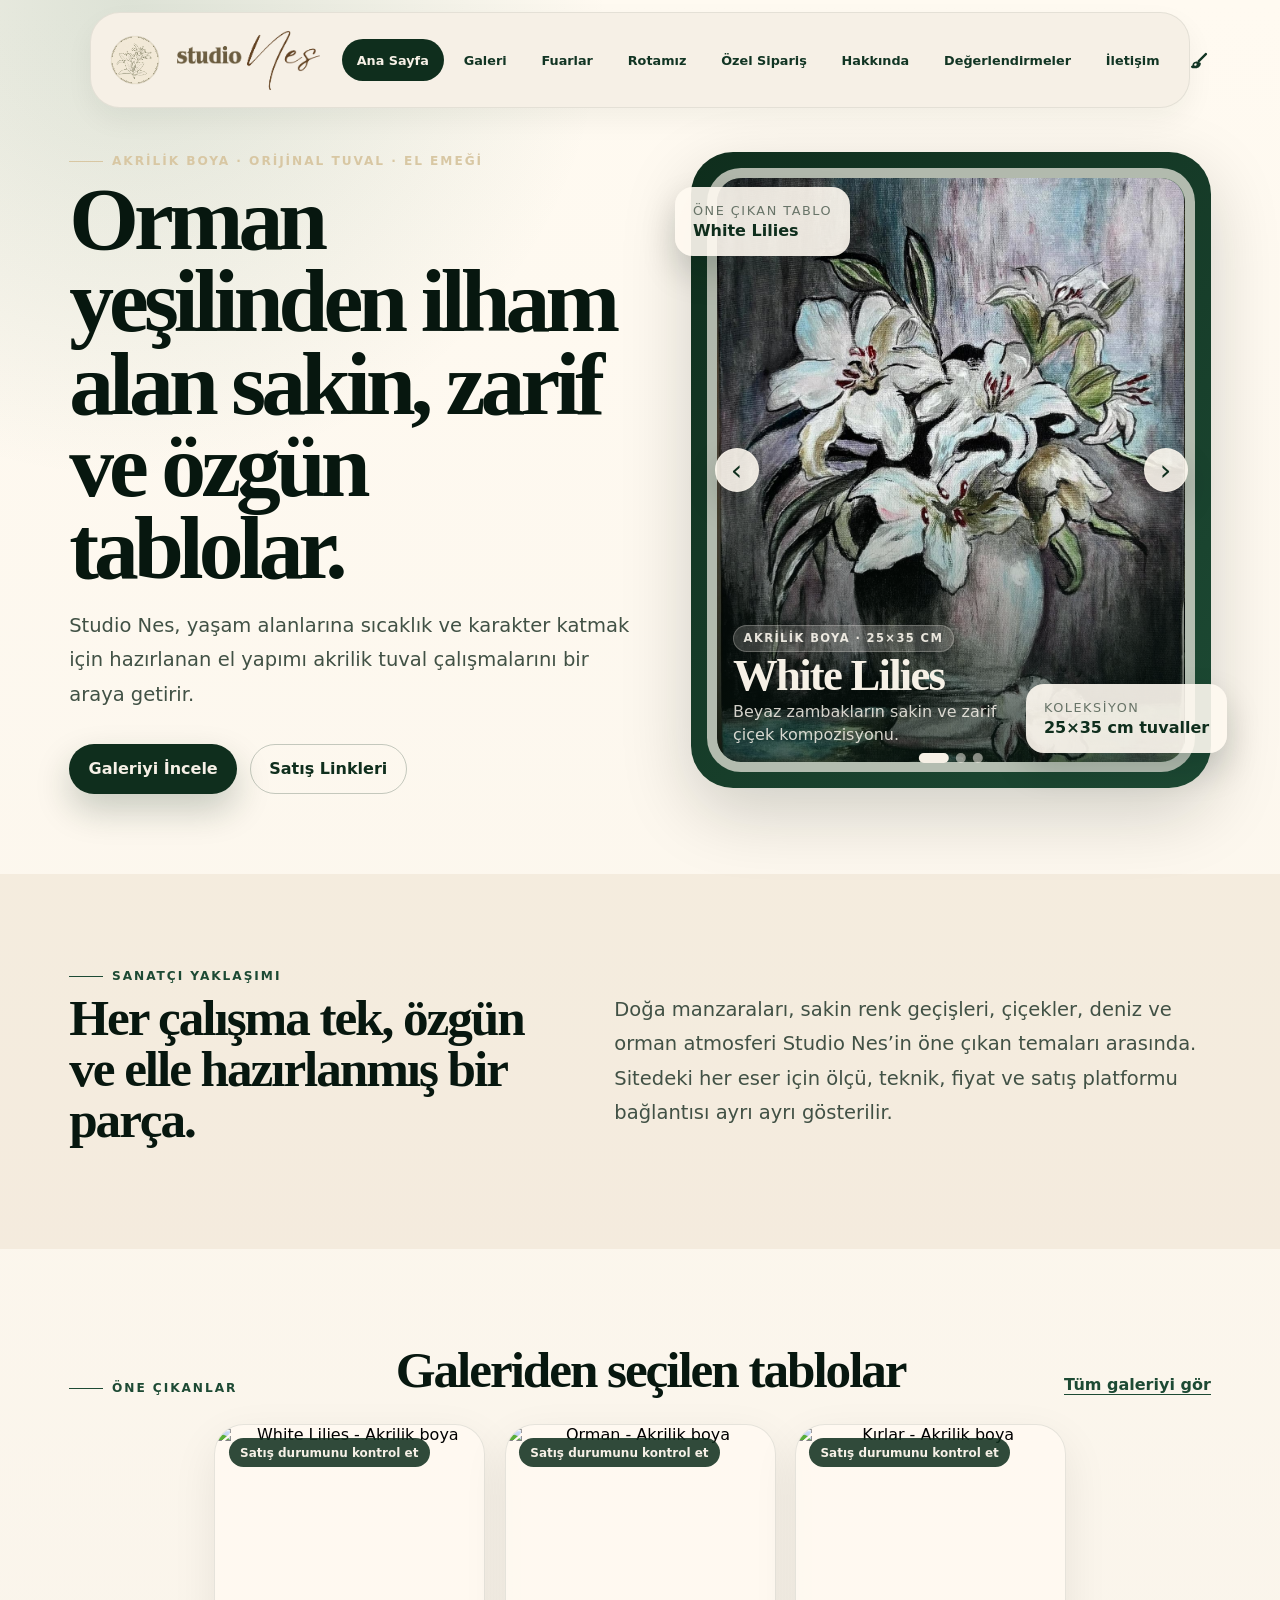
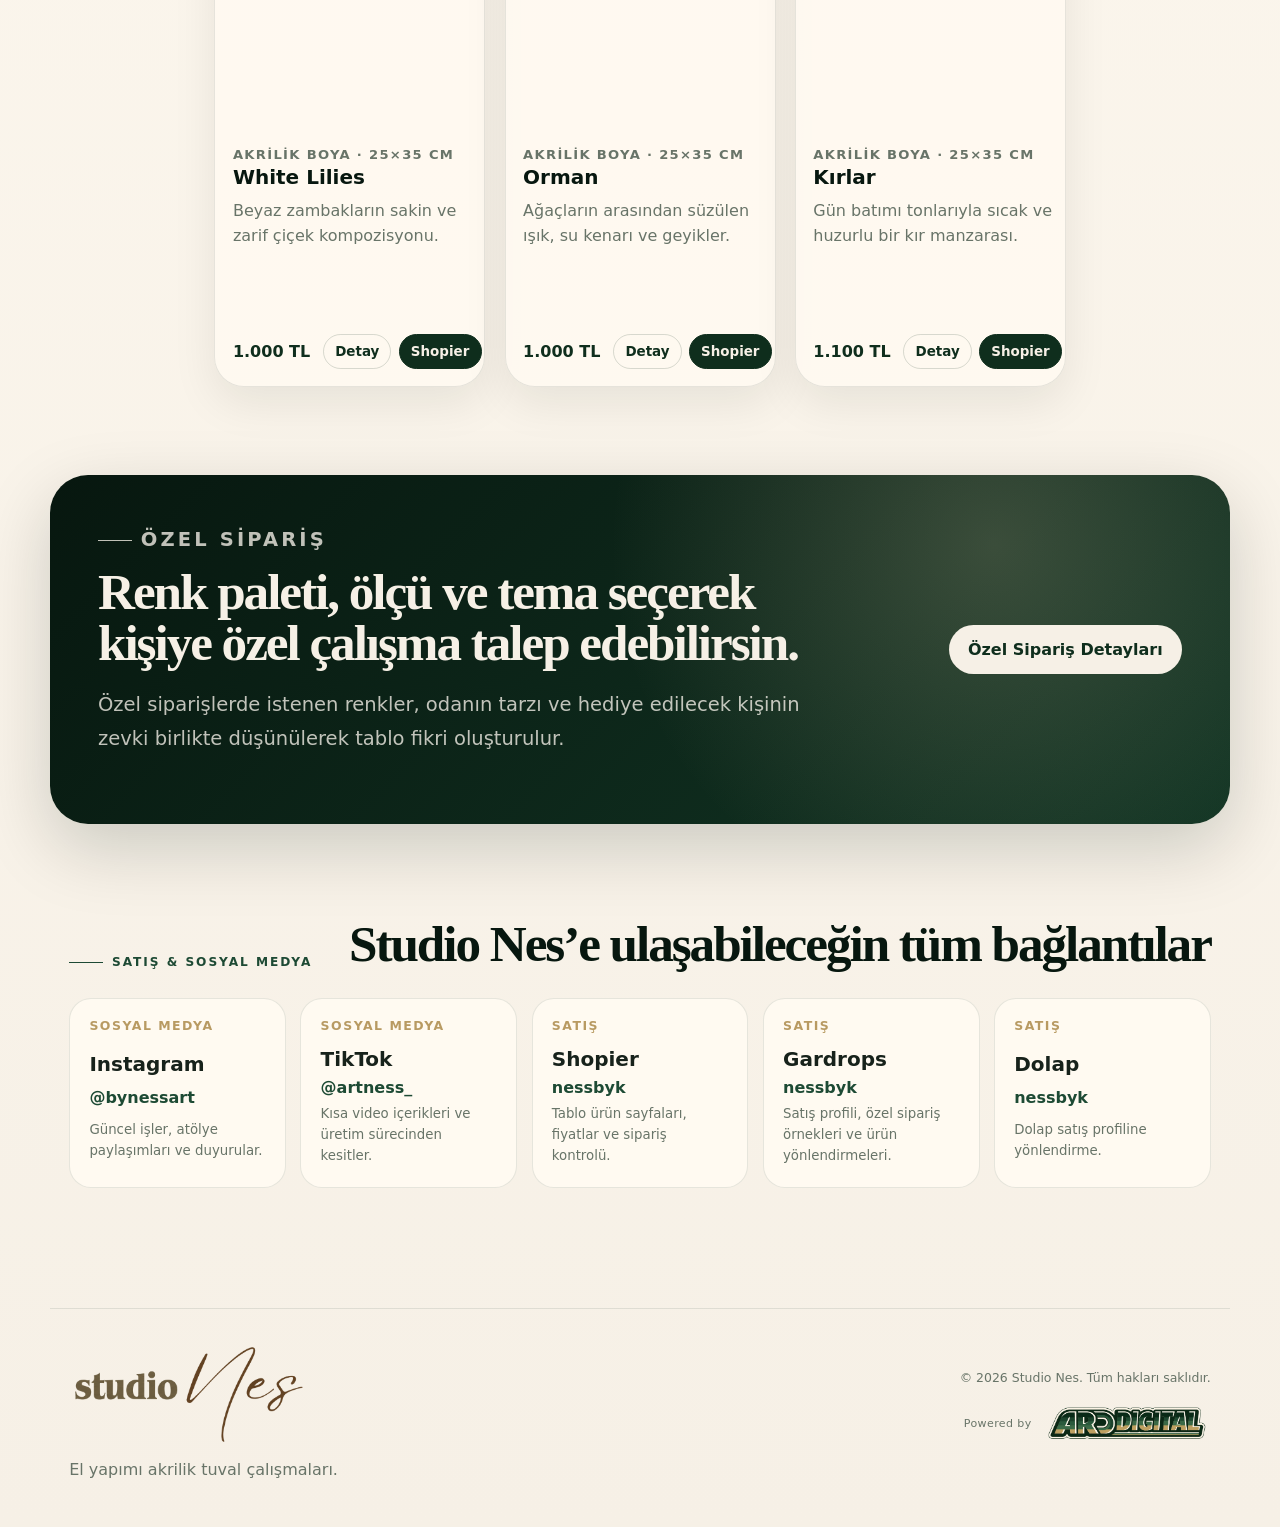
==== commit 27df2152: "Add site-matched ARD Digital powered-by footer to all pages" ====
--- a/index.html
+++ b/index.html
@@ -9,6 +9,7 @@
   <link rel="icon" type="image/png" href="assets/img/favicon.png" />
   <link rel="preconnect" href="https://www.gstatic.com" crossorigin>
   <link rel="preconnect" href="https://firestore.googleapis.com">
+  <link rel="stylesheet" href="assets/css/footer-credit.css?v=20261029">
 </head>
 <body class="home-page content-pending">
   <header class="site-header" data-header>
@@ -94,7 +95,19 @@
     <div class="dialog-body" data-dialog-body></div>
   </dialog>
 
-  <footer class="site-footer"><div class="footer-brand"><img class="footer-wordmark" src="assets/img/studio-nes-wordmark.png" alt="Studio Nes"><p data-content="footer.tagline">El yapımı akrilik tuval çalışmaları.</p></div><p>© <span data-year></span> <span data-content="footer.copyrightSuffix">Studio Nes. Tüm hakları saklıdır.</span></p></footer>
+  <footer class="site-footer" id="site-footer">
+    <div class="footer-brand">
+      <img class="footer-wordmark" src="assets/img/studio-nes-wordmark.png" alt="Studio Nes">
+      <p data-content="footer.tagline">El yapımı akrilik tuval çalışmaları.</p>
+    </div>
+    <div class="footer-meta">
+      <p class="footer-copyright">© <span data-year></span> Studio Nes. Tüm hakları saklıdır.</p>
+      <div class="footer-powered-by" aria-label="Powered by ARD Digital">
+        <span lang="en">Powered by</span>
+        <img class="footer-partner-logo" src="assets/img/ard-digital-forest.png" alt="ARD Digital" width="2169" height="725" decoding="async">
+      </div>
+    </div>
+  </footer>
 
   <script src="assets/js/data.js?v=catdedupe-20260704"></script>
   <script src="assets/js/slot-defaults.js?v=catdedupe-20260704"></script>
--- a/assets/css/styles.css
+++ b/assets/css/styles.css
@@ -699,6 +699,7 @@
   }
   .main-nav.open { opacity: 1; pointer-events: auto; transform: translateY(0); }
   .main-nav a { border-radius: 16px; }
+  .main-nav a.login-nav { justify-self: center; margin: .25rem auto 0; }
   .brand small { display: none; }
   .brand-wordmark { width: clamp(118px, 31vw, 148px); }
   .brand-wordmark-only .brand-wordmark { width: clamp(118px, 31vw, 148px); }
@@ -1643,6 +1644,7 @@
   }
   .main-nav.open { opacity: 1; pointer-events: auto; transform: translateY(0); }
   .main-nav a { border-radius: 16px; }
+  .main-nav a.login-nav { justify-self: center; margin: .25rem auto 0; }
 }
 
 
@@ -4070,3 +4072,31 @@
   .admin-review-art-wrap .admin-review-art { width: 92px; height: 92px; }
   .admin-review-art-edit { top: 5px; right: 5px; width: 28px; height: 28px; }
 }
+
+/* Ana sayfa — galeriden seçilen tablolar, kart sayısı ne olursa olsun merkezde kalır. */
+.art-grid[data-featured-grid] {
+  display: flex;
+  flex-wrap: wrap;
+  justify-content: center;
+  align-items: stretch;
+  gap: 1.2rem;
+}
+.art-grid[data-featured-grid] > .art-card {
+  flex: 0 1 calc((100% - 3.6rem) / 4);
+  max-width: calc((100% - 3.6rem) / 4);
+  min-width: 0;
+}
+
+@media (max-width: 980px) {
+  .art-grid[data-featured-grid] > .art-card {
+    flex-basis: calc((100% - 1.2rem) / 2);
+    max-width: calc((100% - 1.2rem) / 2);
+  }
+}
+
+@media (max-width: 760px) {
+  .art-grid[data-featured-grid] > .art-card {
+    flex-basis: 100%;
+    max-width: 100%;
+  }
+}
--- a/assets/css/footer-credit.css
+++ b/assets/css/footer-credit.css
@@ -0,0 +1,15 @@
+/* Shared footer credit. Uses the existing Studio Nes palette. */
+.site-footer{align-items:center;gap:2rem}
+.site-footer .footer-meta{display:flex;flex-direction:column;align-items:flex-end;gap:.45rem;min-width:0}
+.site-footer .footer-copyright{font-size:.78rem;line-height:1.6;text-align:right;color:var(--muted,#687468);margin:0}
+.site-footer .footer-powered-by{display:flex;align-items:center;gap:.7rem;max-width:100%;line-height:1}
+.site-footer .footer-powered-by>span{font-size:.69rem;letter-spacing:.035em;font-weight:500;color:var(--muted,#687468);white-space:nowrap}
+.site-footer .footer-partner-logo{display:block;width:168px;height:auto;max-width:45vw;flex-shrink:1}
+@media(max-width:700px){
+  .site-footer{flex-direction:column;align-items:center;gap:1.3rem;text-align:center}
+  .site-footer .footer-brand{justify-items:center}
+  .site-footer .footer-meta{align-items:center;gap:.55rem}
+  .site-footer .footer-copyright{text-align:center;font-size:.72rem}
+  .site-footer .footer-powered-by{justify-content:center;gap:.6rem}
+  .site-footer .footer-partner-logo{width:156px;max-width:48vw}
+}
